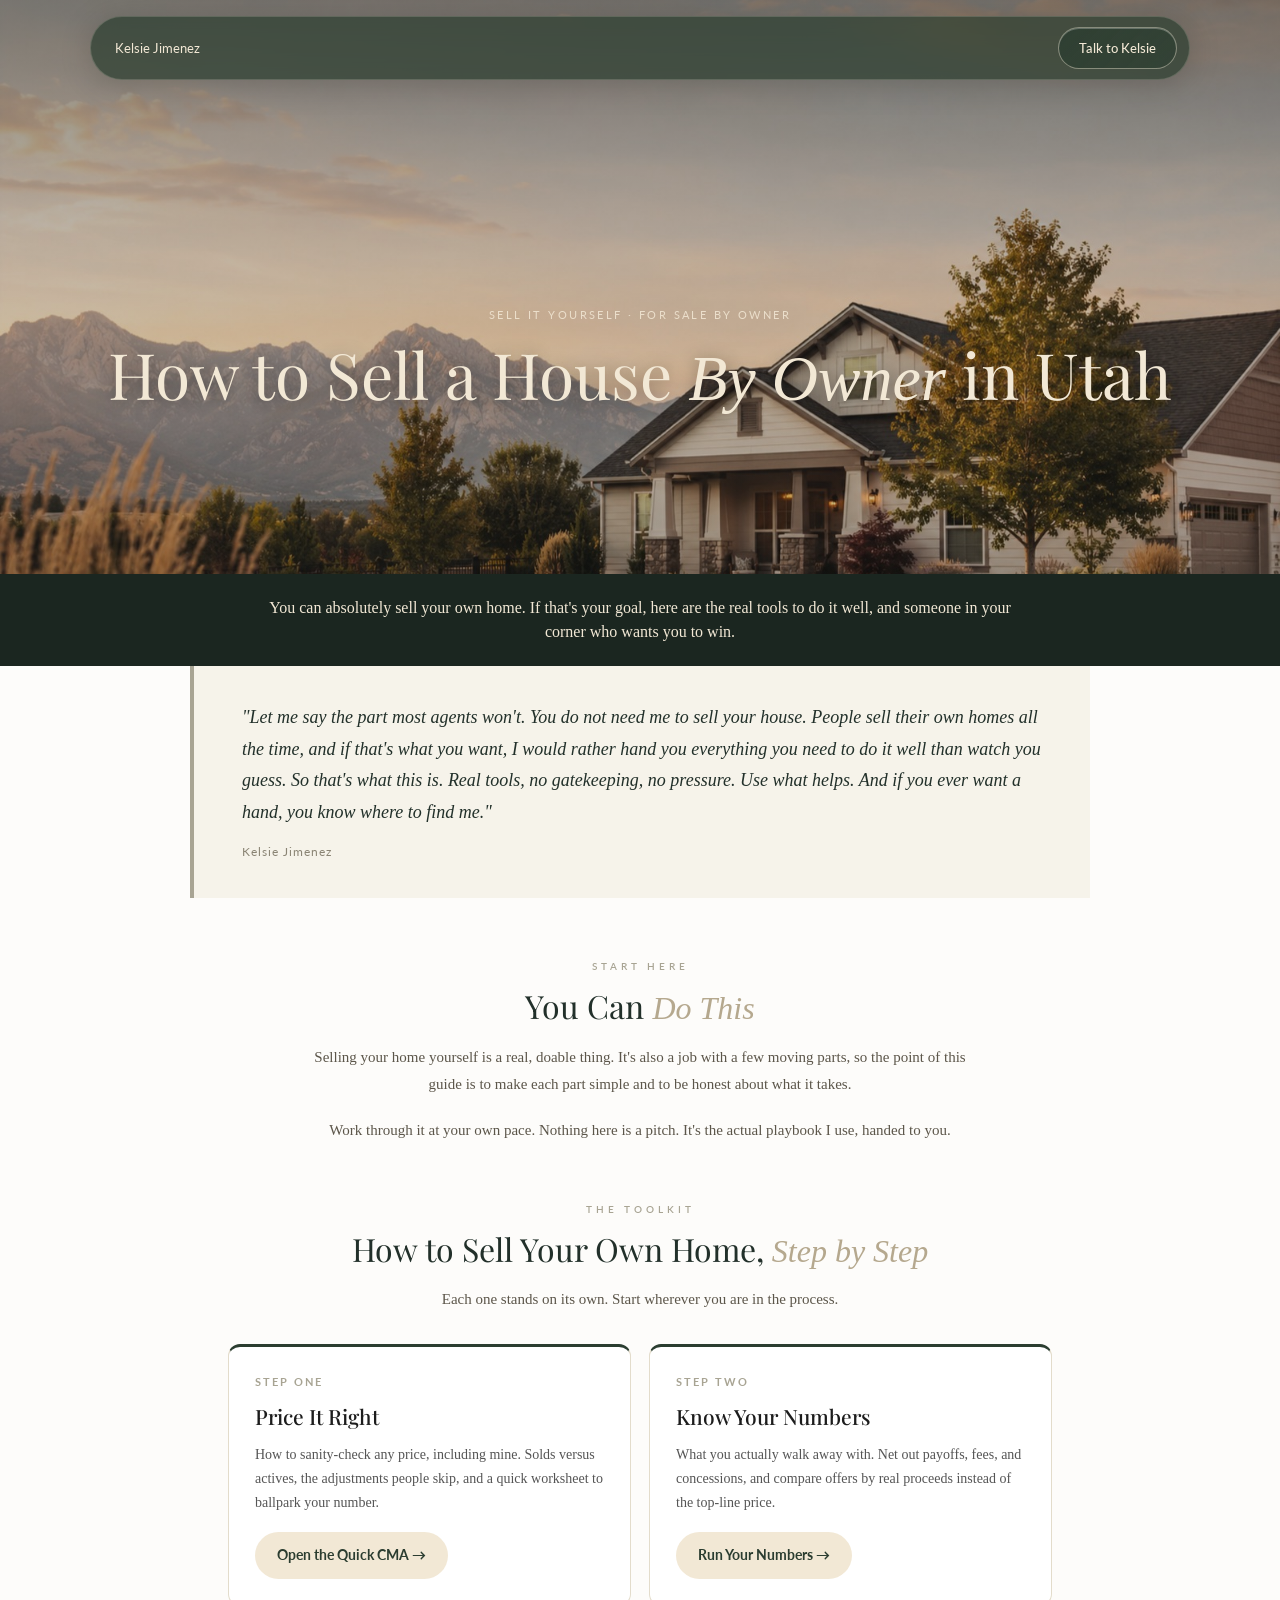
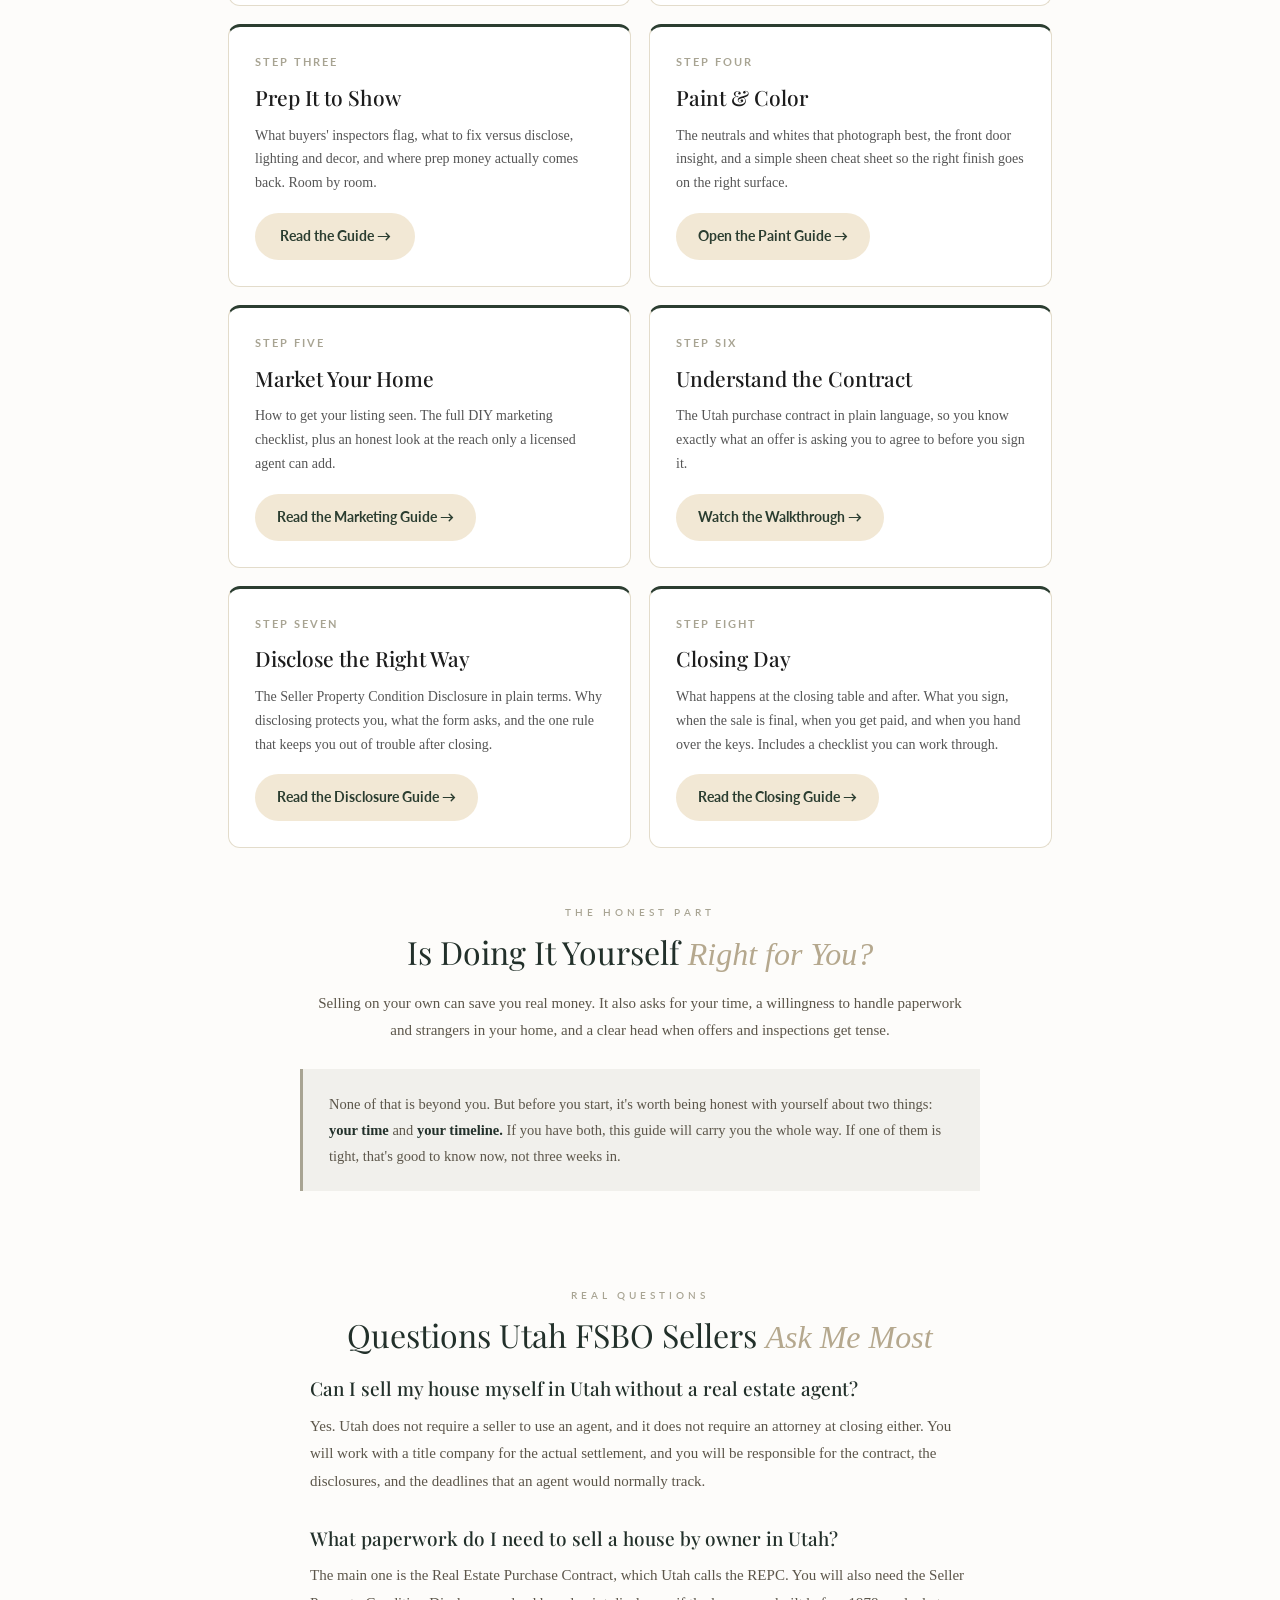
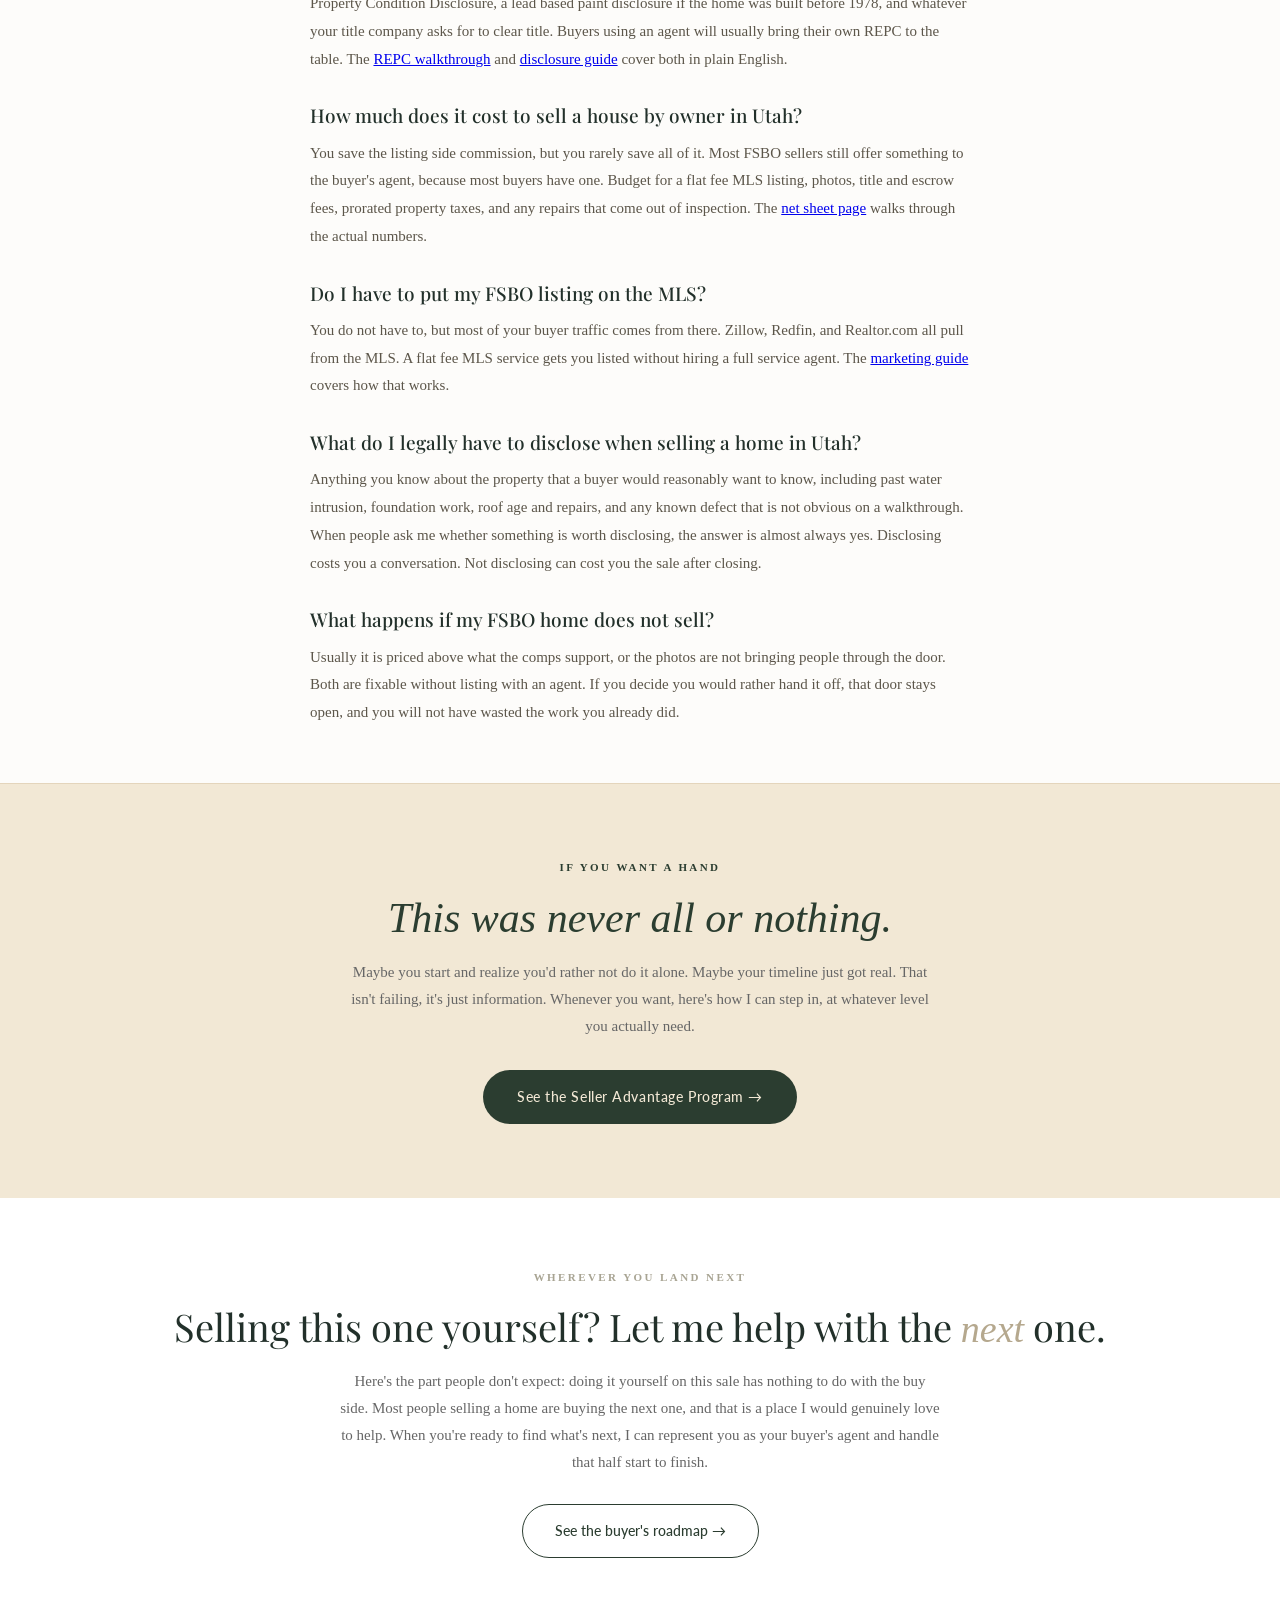
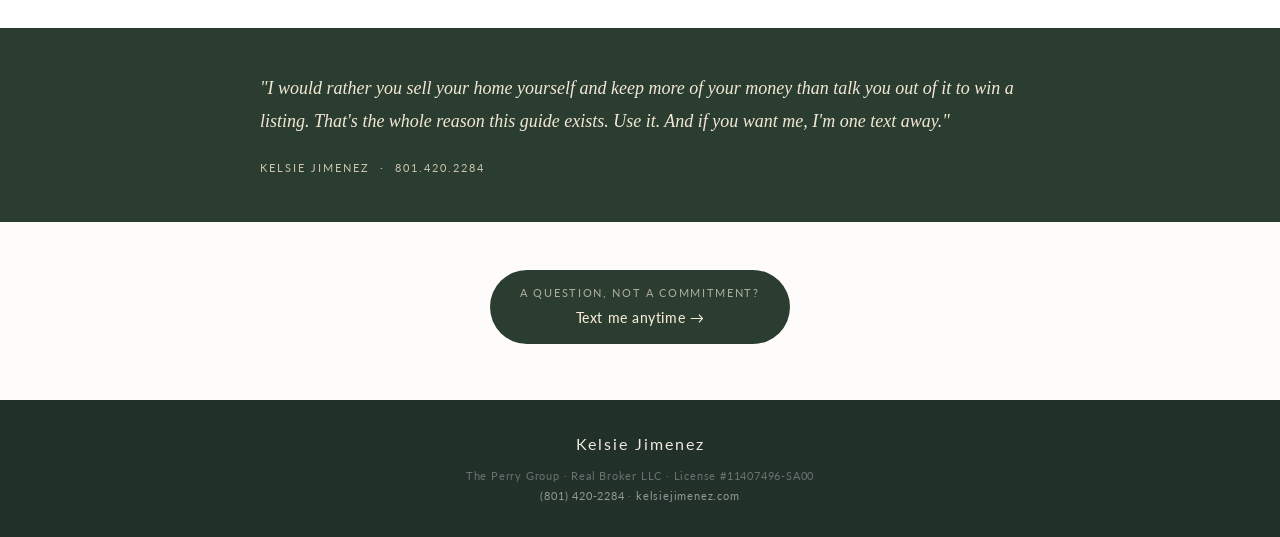
==== index.html @ e2c6359c "SEO pass: query-matched titles and meta, homepage H1 and FAQ, breadcrumb schema, cross-link nav on a" ====
<!DOCTYPE html>
<html lang="en">
<head>
<meta charset="UTF-8">
<meta name="viewport" content="width=device-width, initial-scale=1.0">
<title>How to Sell a House By Owner in Utah: Step by Step</title>
<meta name="description" content="A step by step FSBO guide for Utah homeowners. Price it, prep it, market it, handle the REPC and disclosures, and get to closing without an agent.">
<link rel="canonical" href="https://forsalebyowner.kelsiejimenez.com/">
<meta property="og:title" content="How to Sell a House By Owner in Utah: Step by Step">
<meta property="og:description" content="A step by step FSBO guide for Utah homeowners, from a listing agent who wants you to win. No gatekeeping, no pressure.">
<meta property="og:type" content="website">
<meta property="og:url" content="https://forsalebyowner.kelsiejimenez.com/">
<link href="https://fonts.googleapis.com/css2?family=Playfair+Display:ital,wght@0,400;0,500;1,400;1,500&family=Lato:wght@300;400;500;700&display=swap" rel="stylesheet">
<style>
  :root {
    --green:#2B3D30; --dark:#22302A; --green-mid:#3E5547; --bar:#1b2620;
    --sage:#A8A493; --mist:#C9C2AE; --taupe:#B5A88E; --moss:#B7BEA9;
    --cream:#F2E8D5; --warm:#F6F3EA; --linen:#EFEAE0;
    --mid:#5C564A; --light:#8A8474; --white:#ffffff; --charcoal:#1C1C1C; --bg:#FDFCFA;
  }
  * { margin:0; padding:0; box-sizing:border-box; }
  html { scroll-behavior:smooth; }
  body { font-family:'Lato',sans-serif; background:var(--bg); color:var(--charcoal); line-height:1.7; }
  h1,h2,h3 { font-family:'Playfair Display',serif; }

  .nav-wrap { position:fixed; top:16px; left:16px; right:16px; z-index:100; }
  .nav-pill { max-width:1100px; margin:0 auto; background:rgba(43,61,48,0.72); backdrop-filter:blur(12px);
    -webkit-backdrop-filter:blur(12px); border:1px solid rgba(242,232,213,0.18); box-shadow:0 4px 32px rgba(0,0,0,0.18);
    border-radius:100px; padding:10px 12px 10px 24px; display:flex; align-items:center; justify-content:space-between; }
  .nav-back { font-size:13px; color:var(--cream); text-decoration:none; }
  .nav-cta { background:linear-gradient(135deg, rgba(43,61,48,0.82), rgba(43,61,48,0.62)); border:1px solid rgba(242,232,213,0.45);
    box-shadow:inset 0 1px 0 rgba(255,255,255,0.25); color:var(--cream); padding:9px 20px; border-radius:100px;
    font-size:13px; font-weight:500; text-decoration:none; white-space:nowrap; }

  .hero { position:relative; min-height:74vh; display:flex; align-items:center; justify-content:center; text-align:center;
    padding:140px 24px 86px; background:url('hero.jpg') center 42%/cover no-repeat, var(--green); }
  .hero::before { content:''; position:absolute; inset:0;
    background:linear-gradient(180deg, rgba(18,22,18,.50) 0%, rgba(18,22,18,.26) 38%, rgba(18,22,18,.18) 62%, rgba(18,22,18,.30) 100%); }
  .hero > * { position:relative; z-index:1; }
  .hero .kicker { font-size:11px; letter-spacing:0.22em; text-transform:uppercase; color:rgba(242,232,213,0.85); margin-bottom:14px; }
  .hero h1 { font-weight:400; font-size:clamp(38px,6vw,64px); line-height:1.1; color:var(--cream); text-shadow:0 2px 18px rgba(0,0,0,0.45); }
  .hero-bar { position:absolute; left:0; right:0; bottom:0; z-index:2; background:var(--bar); padding:22px 24px; }
  .hero-bar p { max-width:760px; margin:0 auto; text-align:center; font-family:'Times New Roman',Times,serif; font-size:16px; color:var(--cream); line-height:1.5; }

  .intro-letter { background:var(--warm); border-left:4px solid var(--sage); padding:36px 48px; max-width:900px; margin:0 auto; }
  .letter-quote { font-family:'Playfair Display',serif; font-size:18px; font-style:italic; color:var(--dark); line-height:1.75; margin-bottom:14px; }
  .letter-sig { font-size:12px; color:var(--light); letter-spacing:1px; }

  .main { max-width:920px; margin:0 auto; padding:60px 48px 40px; }
  .section { margin-bottom:56px; }
  .section-eyebrow { font-size:10px; letter-spacing:4px; text-transform:uppercase; color:var(--sage); font-weight:600; margin-bottom:12px; text-align:center; }
  .section-title { font-size:32px; font-weight:400; color:var(--dark); line-height:1.16; margin-bottom:16px; text-align:center; }
  .section-title em { font-style:italic; color:var(--taupe); }
  .section-body { font-family:'Times New Roman',Times,serif; font-size:15px; color:var(--mid); font-weight:300; line-height:1.85; margin:0 auto 18px; max-width:660px; text-align:center; }
  .section-body strong { color:var(--dark); font-weight:500; }

  /* JOURNEY CARDS */
  .steps { display:grid; grid-template-columns:repeat(2,1fr); gap:18px; margin:30px 0 8px; }
  .step { background:#fff; border:1px solid #E3DCCB; border-top:3px solid var(--green); border-radius:12px; padding:26px; display:flex; flex-direction:column; }
  .step .num { font-size:11px; letter-spacing:0.18em; text-transform:uppercase; color:var(--sage); font-weight:700; margin-bottom:8px; }
  .step h3 { font-weight:500; font-size:21px; margin-bottom:8px; }
  .step p { font-family:'Times New Roman',Times,serif; font-size:14px; font-weight:300; color:#555; line-height:1.7; margin-bottom:18px; }
  .step a { margin-top:auto; align-self:flex-start; min-width:160px; text-align:center; background:var(--cream); color:var(--green);
    font-size:13.5px; font-weight:700; padding:12px 22px; border-radius:100px; text-decoration:none; }
  .step a:hover { background:#EBDFC4; }
  .step .soon { margin-top:auto; align-self:flex-start; background:#F4F1E8; color:#8A8474; font-size:11px; letter-spacing:0.14em;
    text-transform:uppercase; padding:8px 16px; border-radius:100px; }

  .alert { font-family:'Times New Roman',Times,serif; padding:22px 26px; margin:24px auto; max-width:680px; font-size:14.5px; line-height:1.8; font-weight:300; }
  .alert-sage { background:rgba(168,164,147,0.14); border-left:3px solid var(--sage); color:var(--mid); }
  .alert strong { color:var(--dark); font-weight:600; }

  /* OFF-RAMP BAND */
  .offramp { background:var(--cream); border-top:1px solid #E4D5BC; padding:74px 48px; text-align:center; }
  .offramp .eyebrow { font-size:11px; letter-spacing:0.22em; text-transform:uppercase; color:var(--green); font-weight:600; margin-bottom:16px; }
  .offramp h2 { font-size:clamp(28px,3.6vw,42px); font-weight:400; font-style:italic; color:var(--green); line-height:1.18; margin-bottom:16px; font-family:'Playfair Display', serif; }
  .offramp p { font-family:'Times New Roman',Times,serif; font-size:15px; color:#666; font-weight:300; line-height:1.8; max-width:600px; margin:0 auto 30px; }
  .btn-green { display:inline-block; background:var(--green); color:var(--cream); font-size:14px; font-weight:500; letter-spacing:0.04em;
    padding:15px 34px; border-radius:100px; text-decoration:none; }

  .kelsie-note { background:var(--green); padding:44px 48px; margin:0; position:relative; overflow:hidden; }
  .kelsie-note .inner { max-width:760px; margin:0 auto; }
  .kelsie-note-text { font-style:italic; font-size:18px; color:var(--cream); line-height:1.8; margin-bottom:22px; position:relative; font-family:'Playfair Display', serif; }
  .kelsie-note-sig { font-size:11px; color:var(--mist); letter-spacing:2px; text-transform:uppercase; }

  .cta-wrap { text-align:center; padding:48px 24px 56px; }
  .cta-btn { display:inline-block; background:var(--green); color:var(--cream); font-size:14px; font-weight:500; letter-spacing:0.04em;
    padding:15px 30px; border-radius:100px; text-decoration:none; }
  .cta-btn small { display:block; font-size:10.5px; letter-spacing:0.16em; text-transform:uppercase; color:rgba(242,232,213,0.65); margin-bottom:3px; font-weight:400; }
  footer { background:var(--dark); padding:30px 48px; text-align:center; }
  .footer-brand { font-size:16px; color:var(--linen); font-weight:400; letter-spacing:2px; }
  .footer-meta { font-size:11px; color:rgba(255,255,255,.32); letter-spacing:0.8px; line-height:1.9; margin-top:8px; }
  .footer-meta a { color:rgba(255,255,255,.5); text-decoration:none; }

  .nextband { background:#fff; padding:70px 48px; text-align:center; }
  .nextband .eyebrow { font-size:11px; letter-spacing:0.22em; text-transform:uppercase; color:var(--sage); font-weight:600; margin-bottom:16px; }
  .nextband h2 { font-size:clamp(26px,3.4vw,38px); font-weight:400; color:var(--dark); line-height:1.2; margin-bottom:16px; font-family:'Playfair Display',serif; }
  .nextband h2 em { font-style:italic; color:var(--taupe); }
  .nextband p { font-family:'Times New Roman',Times,serif; font-size:15px; color:#666; font-weight:300; line-height:1.8; max-width:600px; margin:0 auto 28px; }
  .btn-outline { display:inline-block; border:1px solid var(--green); color:var(--green); font-size:14px; font-weight:500; padding:14px 32px; border-radius:100px; text-decoration:none; }
  .btn-outline:hover { background:var(--green); color:var(--cream); }

  @media (max-width:760px) {
    .main, .intro-letter, .offramp, .nextband, footer { padding-left:24px; padding-right:24px; }
    .steps { grid-template-columns:1fr; }
    .hero { min-height:60vh; }
  }

  /* italic-accent-fix: 2026-07-03 */
  /* Italic display accents use Times New Roman. Playfair Display italic capitals (Q, J, Z) render poorly. */
  h1 em, h2 em, h3 em, h4 em, h5 em, h6 em,
  .section-title em, .nextband h2 em, .w-hero h2 em, .offramp h2,
  .pull, .letter-quote, .kelsie-note-text, .opt__no {
    font-family: 'Times New Roman', Georgia, serif;
    font-style: italic;
  }
  .faq-item { max-width:660px; margin:0 auto 26px; text-align:left; }
  .faq-item h3 { font-family:'Playfair Display',serif; font-weight:500; font-size:19px; color:var(--dark); margin-bottom:8px; }
  .faq-item p { font-family:'Times New Roman',Times,serif; font-size:15px; color:var(--mid); font-weight:300; line-height:1.85; }
  </style>
<script type="application/ld+json">
{
  "@context": "https://schema.org",
  "@type": "RealEstateAgent",
  "name": "Kelsie Jimenez",
  "image": "https://kelsiejimenez.com/wp-content/uploads/2026/06/headshot.jpg",
  "url": "https://forsalebyowner.kelsiejimenez.com/",
  "telephone": "+1-801-420-2284",
  "email": "kelsie.jimenez@theperry.group",
  "priceRange": "$$",
  "areaServed": {
    "@type": "AdministrativeArea",
    "name": "Utah County, Utah"
  },
  "worksFor": {
    "@type": "Organization",
    "name": "The Perry Group | Real Broker LLC"
  },
  "address": {
    "@type": "PostalAddress",
    "streetAddress": "2168 W Grove Pkwy, Suite 225",
    "addressLocality": "Pleasant Grove",
    "addressRegion": "UT",
    "postalCode": "84062",
    "addressCountry": "US"
  },
  "knowsAbout": [
    "For sale by owner",
    "DIY home selling",
    "Utah County real estate",
    "Home pricing strategy",
    "Utah Real Estate Purchase Contract"
  ],
  "description": "Kelsie Jimenez is a Utah County listing specialist with The Perry Group | Real Broker LLC who helps FSBO sellers with pricing, prep, and paperwork, with a construction background that lets her walk the house before the buyer's inspector does."
}
</script>
</head>
<body>

  <div class="nav-wrap">
    <nav class="nav-pill">
      <span class="nav-back">Kelsie Jimenez</span>
      <a class="nav-cta" href="sms:8014202284">Talk to Kelsie</a>
    </nav>
  </div>

  <section class="hero">
    <div>
      <p class="kicker">Sell It Yourself &middot; For Sale By Owner</p>
      <h1>How to Sell a House <em style="font-style:italic;">By Owner</em> in Utah</h1>
    </div>
    <div class="hero-bar"><p>You can absolutely sell your own home. If that's your goal, here are the real tools to do it well, and someone in your corner who wants you to win.</p></div>
  </section>

  <div class="intro-letter">
    <div class="letter-quote">"Let me say the part most agents won't. You do not need me to sell your house. People sell their own homes all the time, and if that's what you want, I would rather hand you everything you need to do it well than watch you guess. So that's what this is. Real tools, no gatekeeping, no pressure. Use what helps. And if you ever want a hand, you know where to find me."</div>
    <div class="letter-sig">Kelsie Jimenez</div>
  </div>

  <div class="main">

    <!-- YOU'VE GOT THIS -->
    <div class="section">
      <div class="section-eyebrow">Start Here</div>
      <h2 class="section-title">You Can <em>Do This</em></h2>
      <p class="section-body">Selling your home yourself is a real, doable thing. It's also a job with a few moving parts, so the point of this guide is to make each part simple and to be honest about what it takes.</p>
      <p class="section-body">Work through it at your own pace. Nothing here is a pitch. It's the actual playbook I use, handed to you.</p>
    </div>

    <!-- THE TOOLS -->
    <div class="section">
      <div class="section-eyebrow">The Toolkit</div>
      <h2 class="section-title">How to Sell Your Own Home, <em>Step by Step</em></h2>
      <p class="section-body">Each one stands on its own. Start wherever you are in the process.</p>

      <div class="steps">
        <div class="step">
          <div class="num">Step One</div>
          <h3>Price It Right</h3>
          <p>How to sanity-check any price, including mine. Solds versus actives, the adjustments people skip, and a quick worksheet to ballpark your number.</p>
          <a href="diy-cma.html">Open the Quick CMA &rarr;</a>
        </div>
        <div class="step">
          <div class="num">Step Two</div>
          <h3>Know Your Numbers</h3>
          <p>What you actually walk away with. Net out payoffs, fees, and concessions, and compare offers by real proceeds instead of the top-line price.</p>
          <a href="seller-net-sheet.html">Run Your Numbers &rarr;</a>
        </div>
        <div class="step">
          <div class="num">Step Three</div>
          <h3>Prep It to Show</h3>
          <p>What buyers' inspectors flag, what to fix versus disclose, lighting and decor, and where prep money actually comes back. Room by room.</p>
          <a href="listing-prep.html">Read the Guide &rarr;</a>
        </div>
        <div class="step">
          <div class="num">Step Four</div>
          <h3>Paint &amp; Color</h3>
          <p>The neutrals and whites that photograph best, the front door insight, and a simple sheen cheat sheet so the right finish goes on the right surface.</p>
          <a href="paint-guide.html">Open the Paint Guide &rarr;</a>
        </div>
        <div class="step">
          <div class="num">Step Five</div>
          <h3>Market Your Home</h3>
          <p>How to get your listing seen. The full DIY marketing checklist, plus an honest look at the reach only a licensed agent can add.</p>
          <a href="market-your-home.html">Read the Marketing Guide &rarr;</a>
        </div>
        <div class="step">
          <div class="num">Step Six</div>
          <h3>Understand the Contract</h3>
          <p>The Utah purchase contract in plain language, so you know exactly what an offer is asking you to agree to before you sign it.</p>
          <a href="repc-walkthrough.html">Watch the Walkthrough &rarr;</a>
        </div>
        <div class="step">
          <div class="num">Step Seven</div>
          <h3>Disclose the Right Way</h3>
          <p>The Seller Property Condition Disclosure in plain terms. Why disclosing protects you, what the form asks, and the one rule that keeps you out of trouble after closing.</p>
          <a href="disclosures.html">Read the Disclosure Guide &rarr;</a>
        </div>
        <div class="step">
          <div class="num">Step Eight</div>
          <h3>Closing Day</h3>
          <p>What happens at the closing table and after. What you sign, when the sale is final, when you get paid, and when you hand over the keys. Includes a checklist you can work through.</p>
          <a href="settlement-day.html">Read the Closing Guide &rarr;</a>
        </div>
      </div>
    </div>

    <!-- HONEST -->
    <div class="section">
      <div class="section-eyebrow">The Honest Part</div>
      <h2 class="section-title">Is Doing It Yourself <em>Right for You?</em></h2>
      <p class="section-body">Selling on your own can save you real money. It also asks for your time, a willingness to handle paperwork and strangers in your home, and a clear head when offers and inspections get tense.</p>
      <div class="alert alert-sage">
        None of that is beyond you. But before you start, it's worth being honest with yourself about two things: <strong>your time</strong> and <strong>your timeline.</strong> If you have both, this guide will carry you the whole way. If one of them is tight, that's good to know now, not three weeks in.
      </div>
    </div>

  </div>


    <!-- FAQ -->
    <div class="section">
      <div class="section-eyebrow">Real Questions</div>
      <h2 class="section-title">Questions Utah FSBO Sellers <em>Ask Me Most</em></h2>

      <div class="faq-item">
        <h3>Can I sell my house myself in Utah without a real estate agent?</h3>
        <p>Yes. Utah does not require a seller to use an agent, and it does not require an attorney at closing either. You will work with a title company for the actual settlement, and you will be responsible for the contract, the disclosures, and the deadlines that an agent would normally track.</p>
      </div>

      <div class="faq-item">
        <h3>What paperwork do I need to sell a house by owner in Utah?</h3>
        <p>The main one is the Real Estate Purchase Contract, which Utah calls the REPC. You will also need the Seller Property Condition Disclosure, a lead based paint disclosure if the home was built before 1978, and whatever your title company asks for to clear title. Buyers using an agent will usually bring their own REPC to the table. The <a href="repc-walkthrough.html">REPC walkthrough</a> and <a href="disclosures.html">disclosure guide</a> cover both in plain English.</p>
      </div>

      <div class="faq-item">
        <h3>How much does it cost to sell a house by owner in Utah?</h3>
        <p>You save the listing side commission, but you rarely save all of it. Most FSBO sellers still offer something to the buyer's agent, because most buyers have one. Budget for a flat fee MLS listing, photos, title and escrow fees, prorated property taxes, and any repairs that come out of inspection. The <a href="seller-net-sheet.html">net sheet page</a> walks through the actual numbers.</p>
      </div>

      <div class="faq-item">
        <h3>Do I have to put my FSBO listing on the MLS?</h3>
        <p>You do not have to, but most of your buyer traffic comes from there. Zillow, Redfin, and Realtor.com all pull from the MLS. A flat fee MLS service gets you listed without hiring a full service agent. The <a href="market-your-home.html">marketing guide</a> covers how that works.</p>
      </div>

      <div class="faq-item">
        <h3>What do I legally have to disclose when selling a home in Utah?</h3>
        <p>Anything you know about the property that a buyer would reasonably want to know, including past water intrusion, foundation work, roof age and repairs, and any known defect that is not obvious on a walkthrough. When people ask me whether something is worth disclosing, the answer is almost always yes. Disclosing costs you a conversation. Not disclosing can cost you the sale after closing.</p>
      </div>

      <div class="faq-item">
        <h3>What happens if my FSBO home does not sell?</h3>
        <p>Usually it is priced above what the comps support, or the photos are not bringing people through the door. Both are fixable without listing with an agent. If you decide you would rather hand it off, that door stays open, and you will not have wasted the work you already did.</p>
      </div>
    </div>

  <!-- OFF-RAMP -->
  <div class="offramp">
    <p class="eyebrow">If You Want a Hand</p>
    <h2>This was never all or nothing.</h2>
    <p>Maybe you start and realize you'd rather not do it alone. Maybe your timeline just got real. That isn't failing, it's just information. Whenever you want, here's how I can step in, at whatever level you actually need.</p>
    <a class="btn-green" href="seller-advantage.html">See the Seller Advantage Program &rarr;</a>
  </div>

  <!-- BUY NEXT -->
  <div class="nextband">
    <p class="eyebrow">Wherever You Land Next</p>
    <h2>Selling this one yourself? Let me help with the <em>next</em> one.</h2>
    <p>Here's the part people don't expect: doing it yourself on this sale has nothing to do with the buy side. Most people selling a home are buying the next one, and that is a place I would genuinely love to help. When you're ready to find what's next, I can represent you as your buyer's agent and handle that half start to finish.</p>
    <a class="btn-outline" href="https://guide.kelsiejimenez.com/before-you-offer.html">See the buyer's roadmap &rarr;</a>
  </div>

  <!-- KELSIE NOTE -->
  <div class="kelsie-note">
    <div class="inner">
      <div class="kelsie-note-text">"I would rather you sell your home yourself and keep more of your money than talk you out of it to win a listing. That's the whole reason this guide exists. Use it. And if you want me, I'm one text away."</div>
      <div class="kelsie-note-sig">Kelsie Jimenez &nbsp;&middot;&nbsp; 801.420.2284</div>
    </div>
  </div>

  <div class="cta-wrap">
    <a class="cta-btn" href="sms:8014202284"><small>A question, not a commitment?</small>Text me anytime &rarr;</a>
  </div>

  <footer>
    <div class="footer-brand">Kelsie Jimenez</div>
    <div class="footer-meta">The Perry Group &middot; Real Broker LLC &middot; License #11407496-SA00<br><a href="tel:8014202284">(801) 420-2284</a> &middot; <a href="https://kelsiejimenez.com">kelsiejimenez.com</a></div>
  </footer>

</body>
</html>
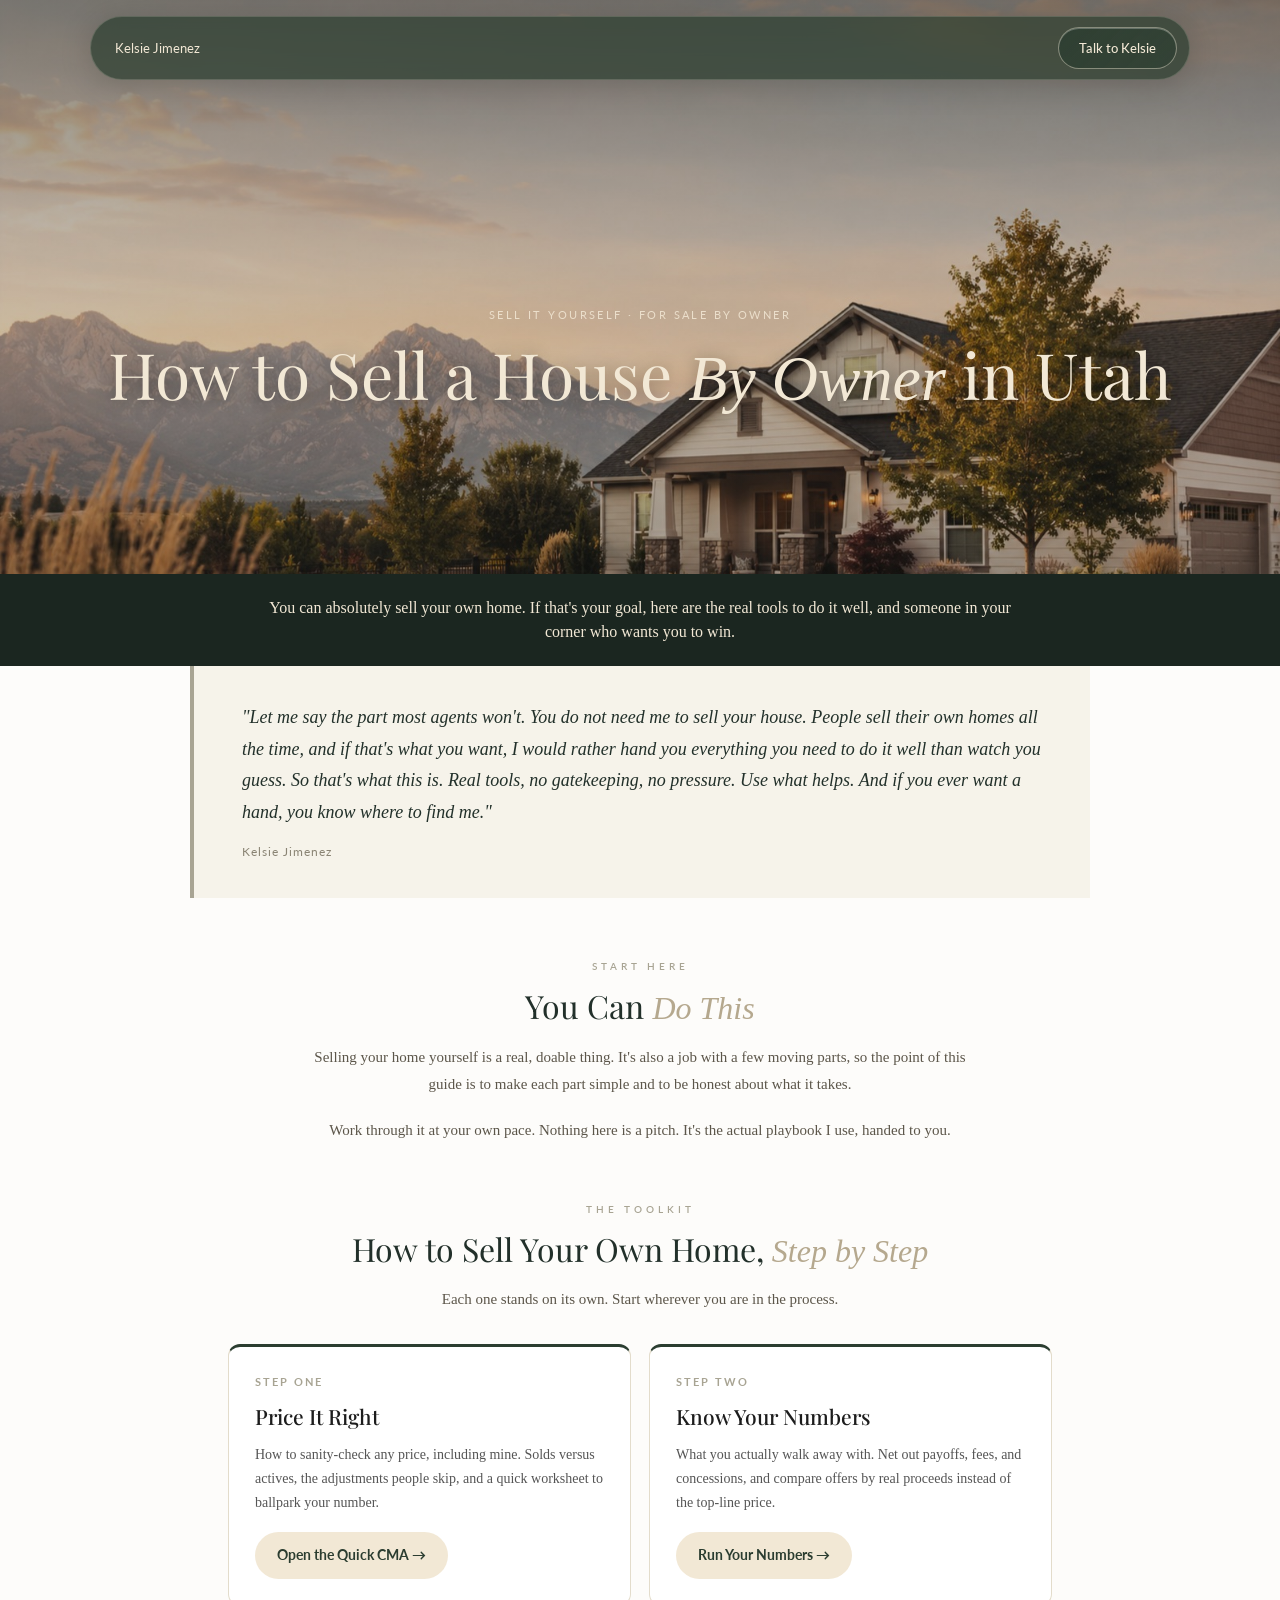
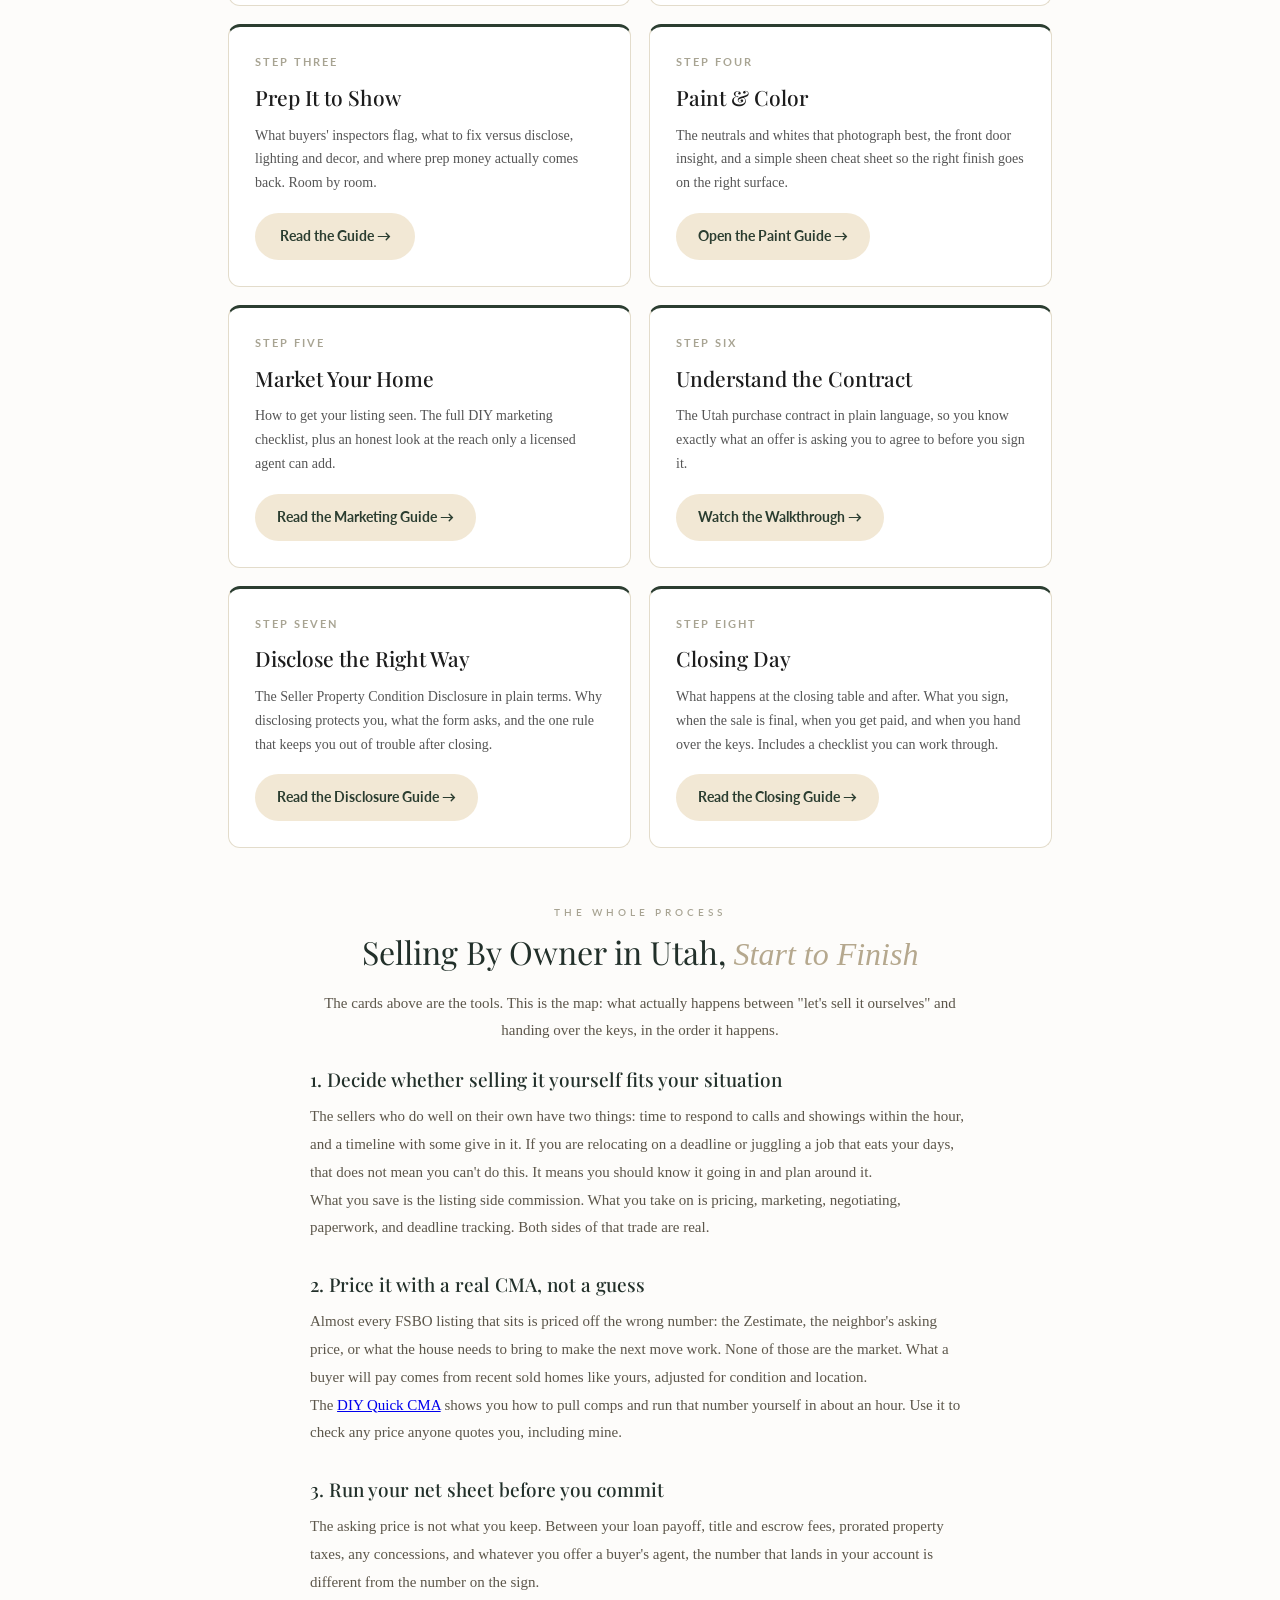
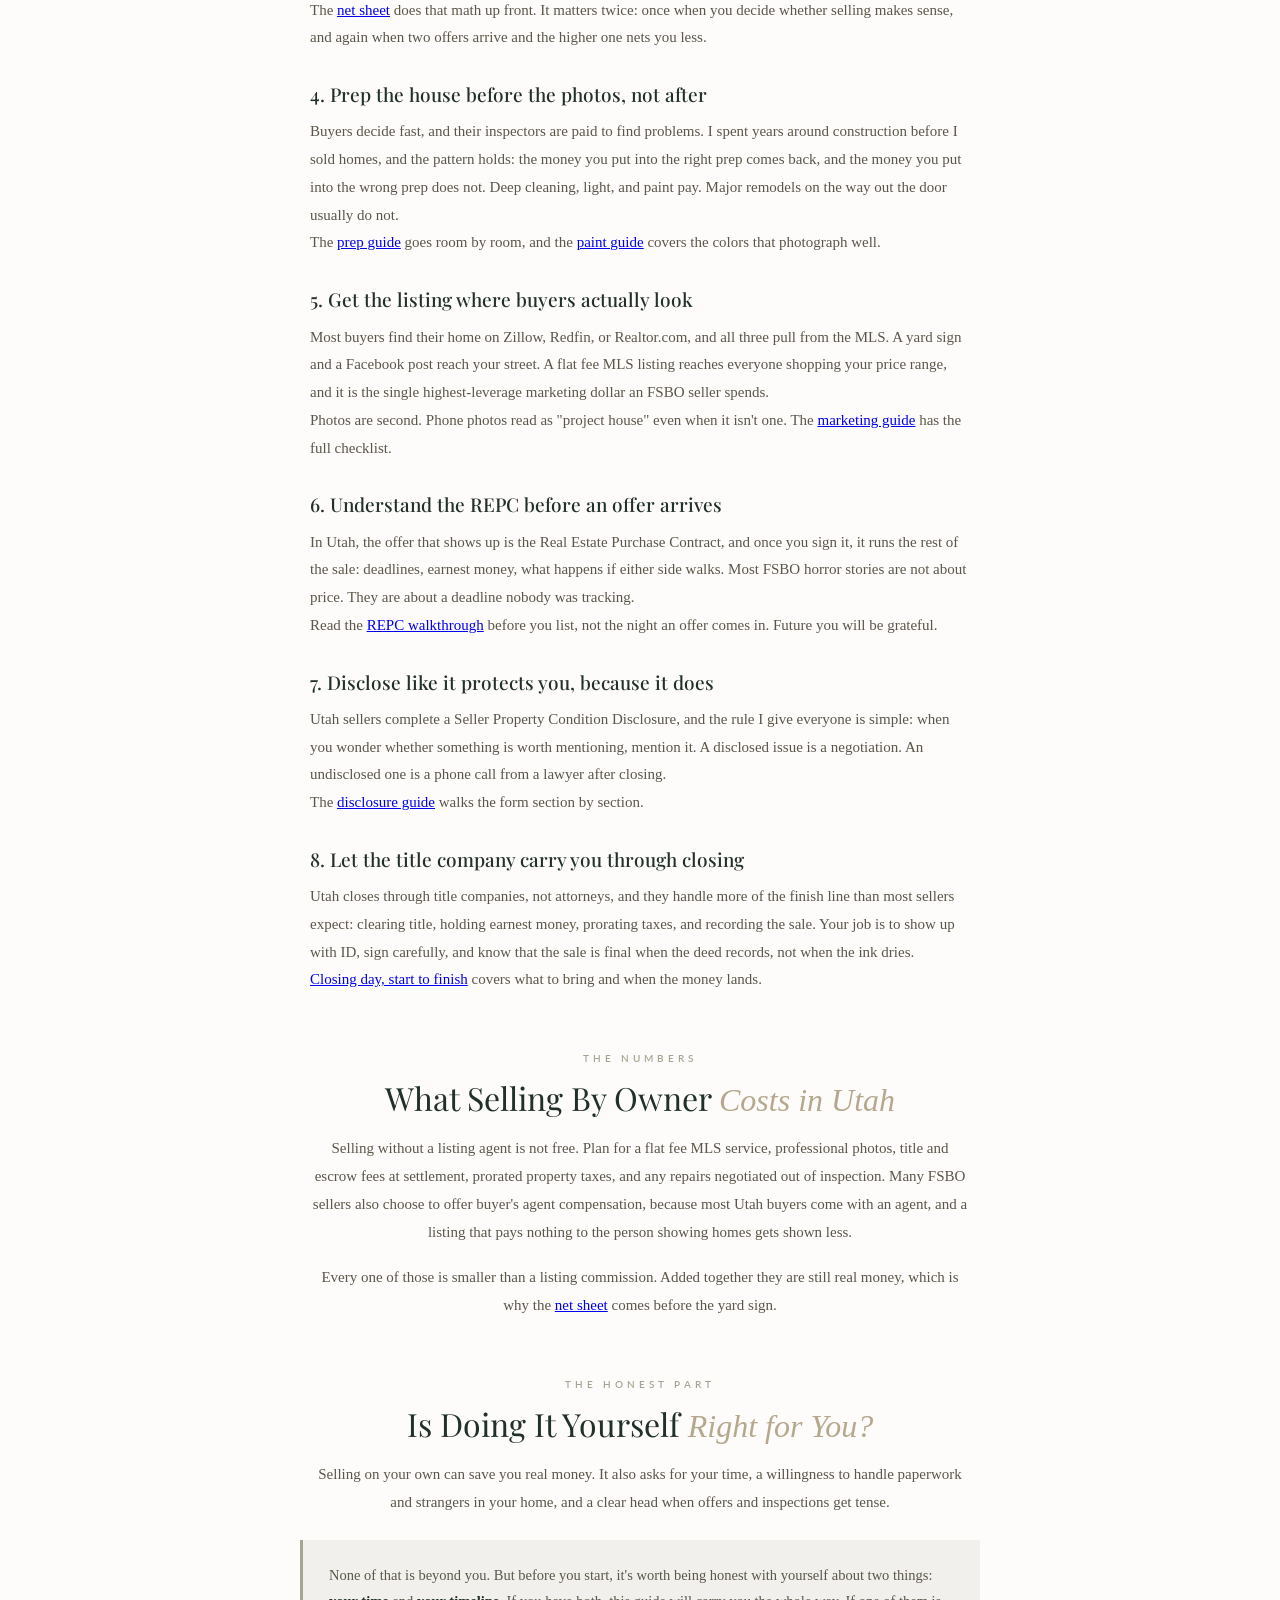
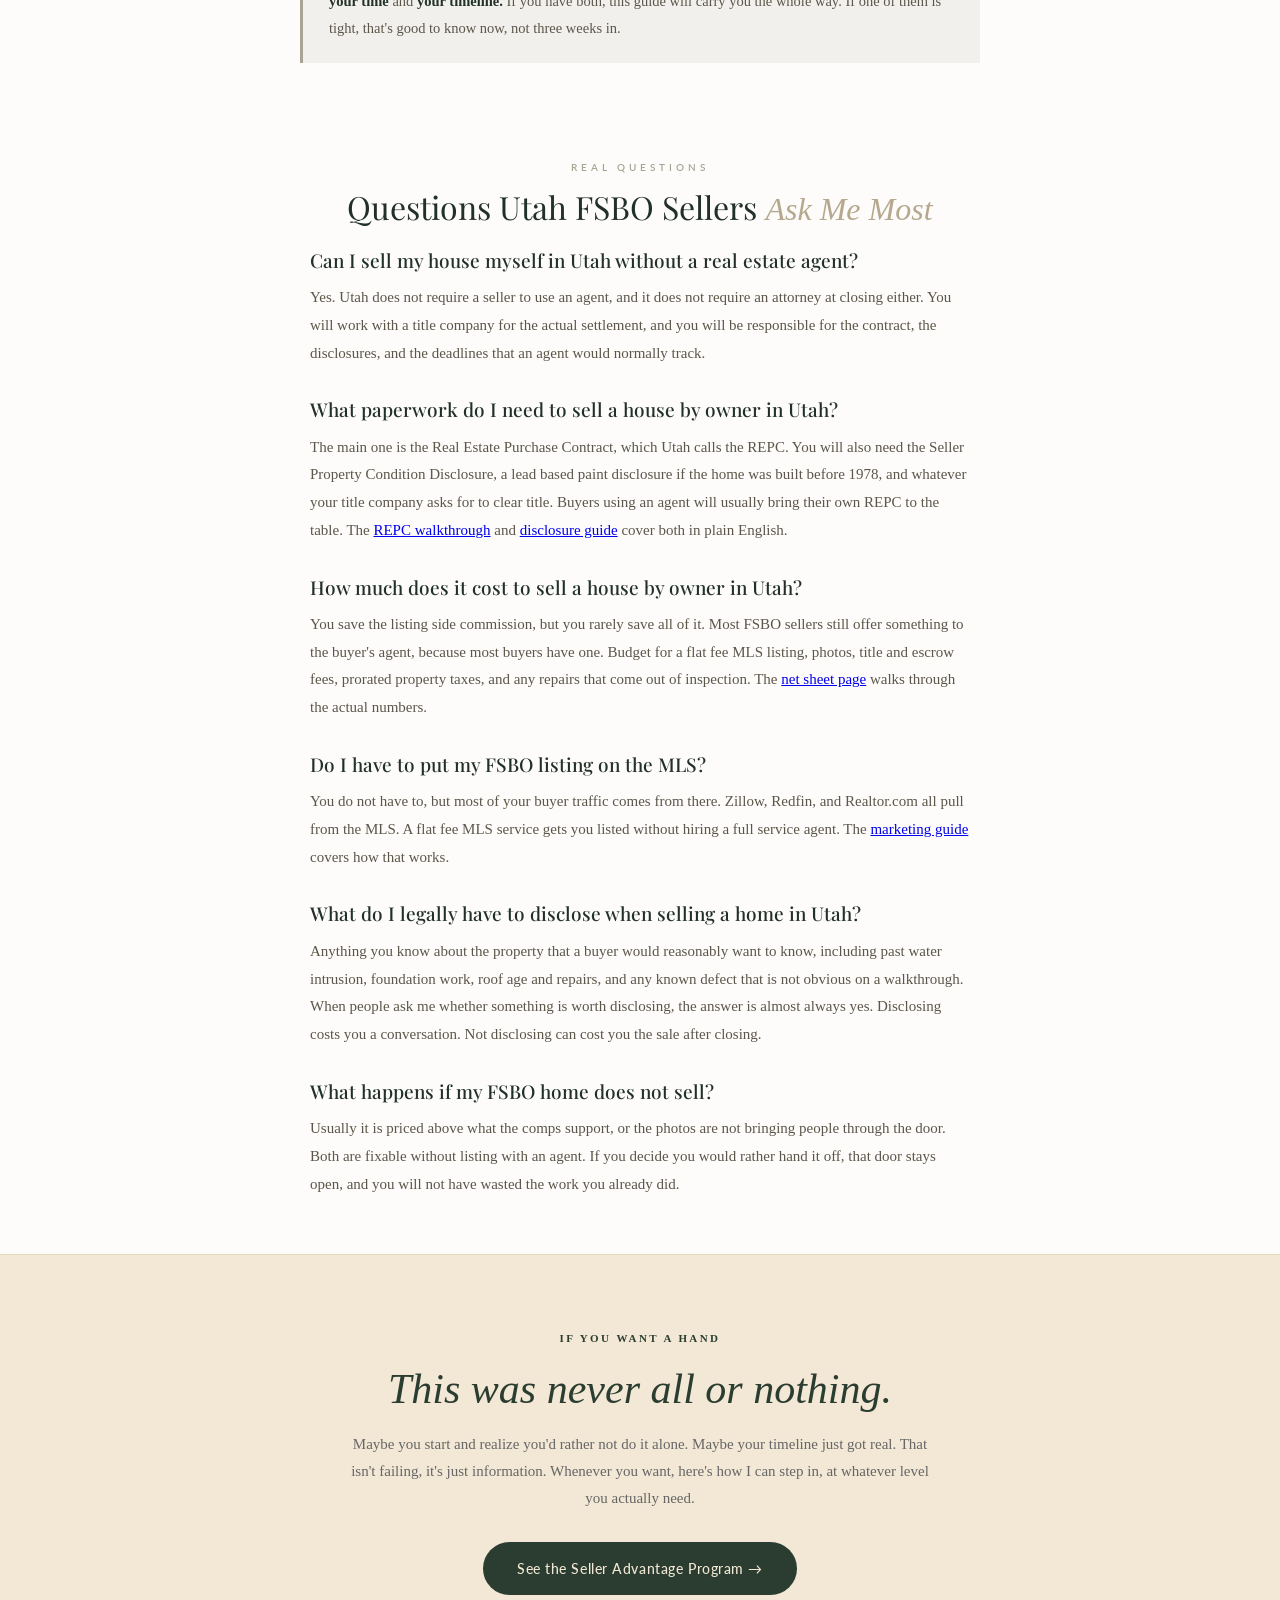
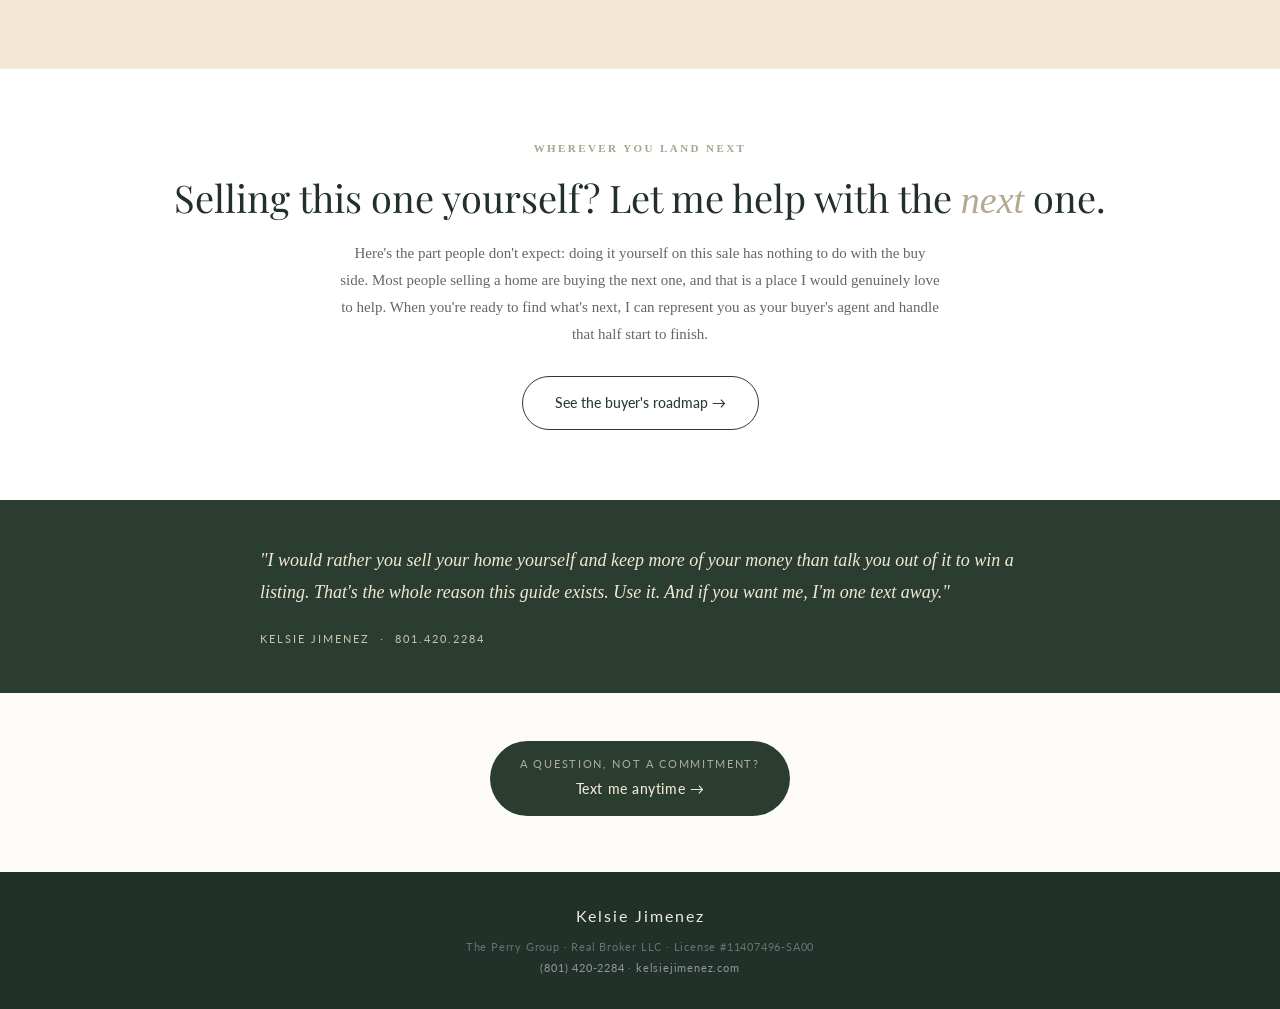
==== commit 1fd145c0: "Expand homepage: plain-English 8-step walkthrough and Utah costs section (1235 to 2038 words) Co-Aut" ====
--- a/index.html
+++ b/index.html
@@ -245,6 +245,70 @@
       </div>
     </div>
 
+
+    <!-- PLAIN ENGLISH WALKTHROUGH -->
+    <div class="section">
+      <div class="section-eyebrow">The Whole Process</div>
+      <h2 class="section-title">Selling By Owner in Utah, <em>Start to Finish</em></h2>
+      <p class="section-body">The cards above are the tools. This is the map: what actually happens between "let's sell it ourselves" and handing over the keys, in the order it happens.</p>
+
+      <div class="faq-item">
+        <h3>1. Decide whether selling it yourself fits your situation</h3>
+        <p>The sellers who do well on their own have two things: time to respond to calls and showings within the hour, and a timeline with some give in it. If you are relocating on a deadline or juggling a job that eats your days, that does not mean you can't do this. It means you should know it going in and plan around it.</p>
+        <p>What you save is the listing side commission. What you take on is pricing, marketing, negotiating, paperwork, and deadline tracking. Both sides of that trade are real.</p>
+      </div>
+
+      <div class="faq-item">
+        <h3>2. Price it with a real CMA, not a guess</h3>
+        <p>Almost every FSBO listing that sits is priced off the wrong number: the Zestimate, the neighbor's asking price, or what the house needs to bring to make the next move work. None of those are the market. What a buyer will pay comes from recent sold homes like yours, adjusted for condition and location.</p>
+        <p>The <a href="diy-cma.html">DIY Quick CMA</a> shows you how to pull comps and run that number yourself in about an hour. Use it to check any price anyone quotes you, including mine.</p>
+      </div>
+
+      <div class="faq-item">
+        <h3>3. Run your net sheet before you commit</h3>
+        <p>The asking price is not what you keep. Between your loan payoff, title and escrow fees, prorated property taxes, any concessions, and whatever you offer a buyer's agent, the number that lands in your account is different from the number on the sign.</p>
+        <p>The <a href="seller-net-sheet.html">net sheet</a> does that math up front. It matters twice: once when you decide whether selling makes sense, and again when two offers arrive and the higher one nets you less.</p>
+      </div>
+
+      <div class="faq-item">
+        <h3>4. Prep the house before the photos, not after</h3>
+        <p>Buyers decide fast, and their inspectors are paid to find problems. I spent years around construction before I sold homes, and the pattern holds: the money you put into the right prep comes back, and the money you put into the wrong prep does not. Deep cleaning, light, and paint pay. Major remodels on the way out the door usually do not.</p>
+        <p>The <a href="listing-prep.html">prep guide</a> goes room by room, and the <a href="paint-guide.html">paint guide</a> covers the colors that photograph well.</p>
+      </div>
+
+      <div class="faq-item">
+        <h3>5. Get the listing where buyers actually look</h3>
+        <p>Most buyers find their home on Zillow, Redfin, or Realtor.com, and all three pull from the MLS. A yard sign and a Facebook post reach your street. A flat fee MLS listing reaches everyone shopping your price range, and it is the single highest-leverage marketing dollar an FSBO seller spends.</p>
+        <p>Photos are second. Phone photos read as "project house" even when it isn't one. The <a href="market-your-home.html">marketing guide</a> has the full checklist.</p>
+      </div>
+
+      <div class="faq-item">
+        <h3>6. Understand the REPC before an offer arrives</h3>
+        <p>In Utah, the offer that shows up is the Real Estate Purchase Contract, and once you sign it, it runs the rest of the sale: deadlines, earnest money, what happens if either side walks. Most FSBO horror stories are not about price. They are about a deadline nobody was tracking.</p>
+        <p>Read the <a href="repc-walkthrough.html">REPC walkthrough</a> before you list, not the night an offer comes in. Future you will be grateful.</p>
+      </div>
+
+      <div class="faq-item">
+        <h3>7. Disclose like it protects you, because it does</h3>
+        <p>Utah sellers complete a Seller Property Condition Disclosure, and the rule I give everyone is simple: when you wonder whether something is worth mentioning, mention it. A disclosed issue is a negotiation. An undisclosed one is a phone call from a lawyer after closing.</p>
+        <p>The <a href="disclosures.html">disclosure guide</a> walks the form section by section.</p>
+      </div>
+
+      <div class="faq-item">
+        <h3>8. Let the title company carry you through closing</h3>
+        <p>Utah closes through title companies, not attorneys, and they handle more of the finish line than most sellers expect: clearing title, holding earnest money, prorating taxes, and recording the sale. Your job is to show up with ID, sign carefully, and know that the sale is final when the deed records, not when the ink dries.</p>
+        <p><a href="settlement-day.html">Closing day, start to finish</a> covers what to bring and when the money lands.</p>
+      </div>
+    </div>
+
+    <!-- COSTS -->
+    <div class="section">
+      <div class="section-eyebrow">The Numbers</div>
+      <h2 class="section-title">What Selling By Owner <em>Costs in Utah</em></h2>
+      <p class="section-body">Selling without a listing agent is not free. Plan for a flat fee MLS service, professional photos, title and escrow fees at settlement, prorated property taxes, and any repairs negotiated out of inspection. Many FSBO sellers also choose to offer buyer's agent compensation, because most Utah buyers come with an agent, and a listing that pays nothing to the person showing homes gets shown less.</p>
+      <p class="section-body">Every one of those is smaller than a listing commission. Added together they are still real money, which is why the <a href="seller-net-sheet.html">net sheet</a> comes before the yard sign.</p>
+    </div>
+
     <!-- HONEST -->
     <div class="section">
       <div class="section-eyebrow">The Honest Part</div>
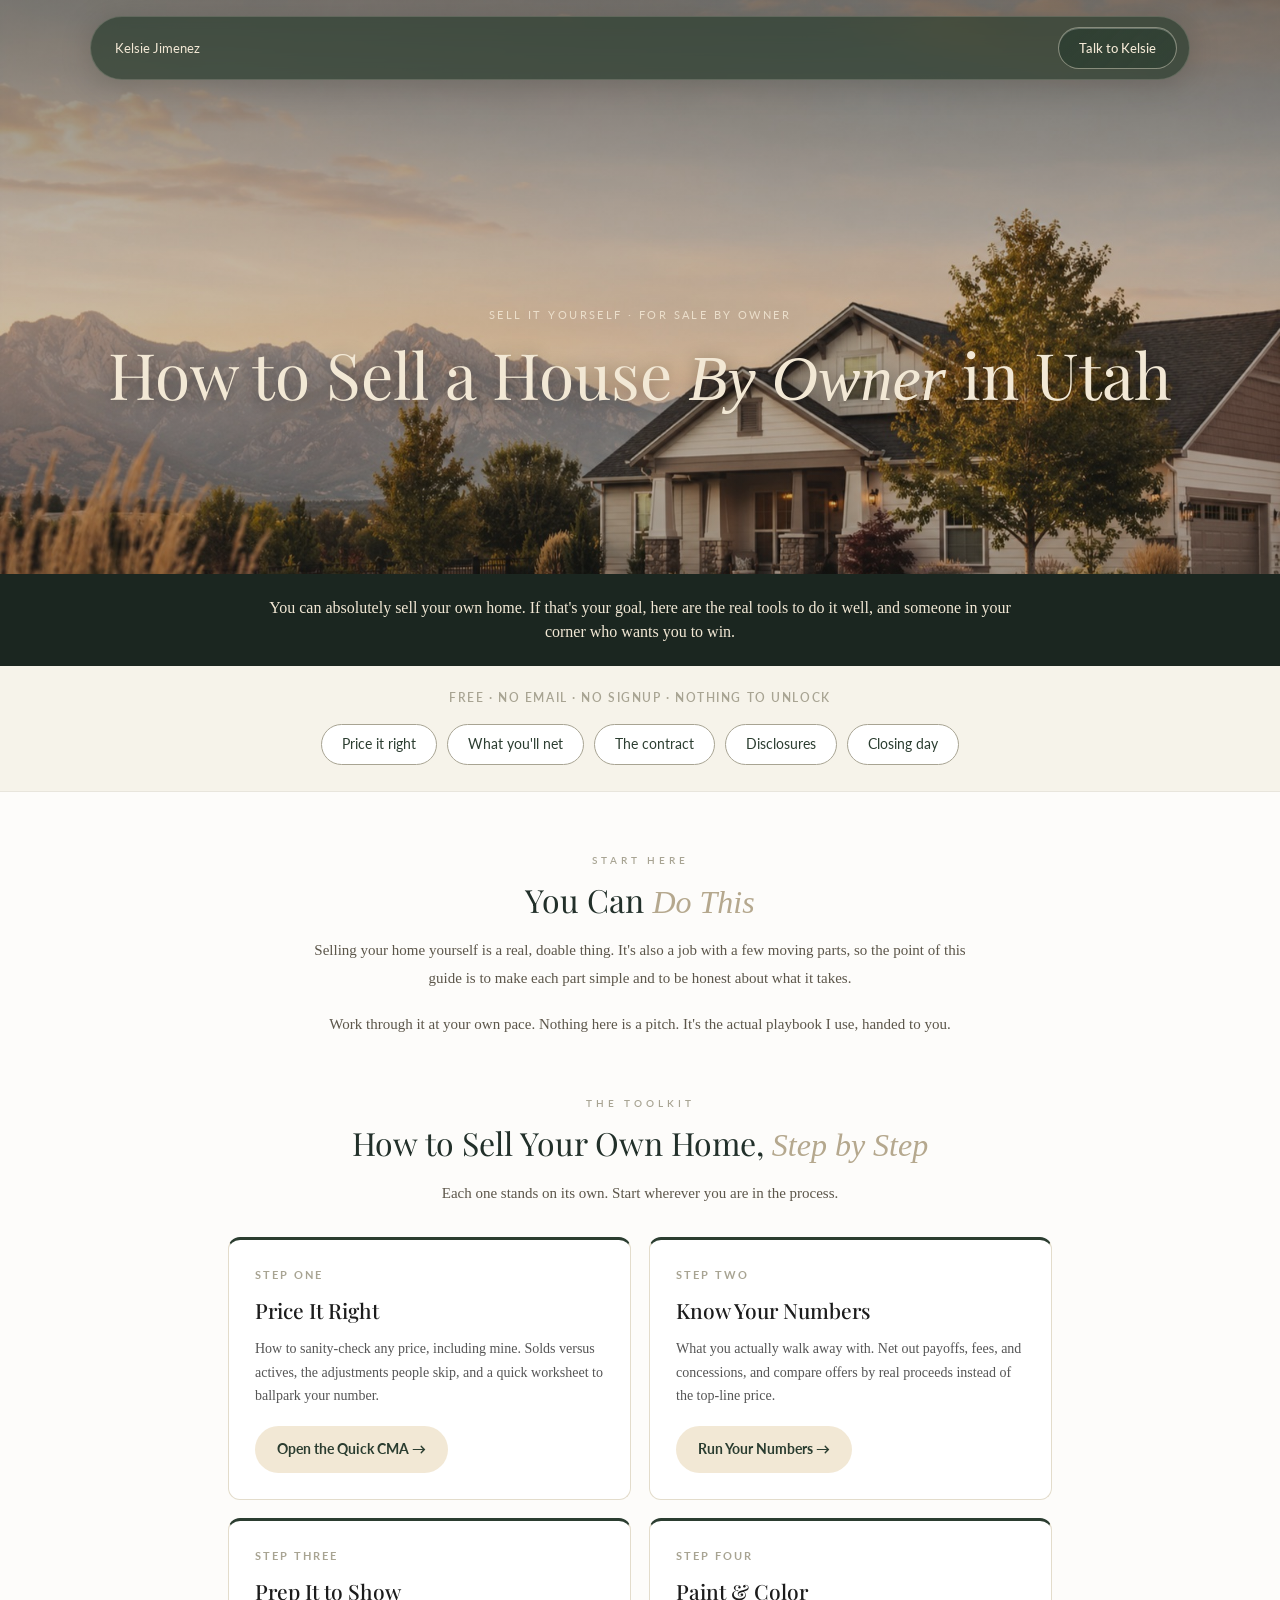
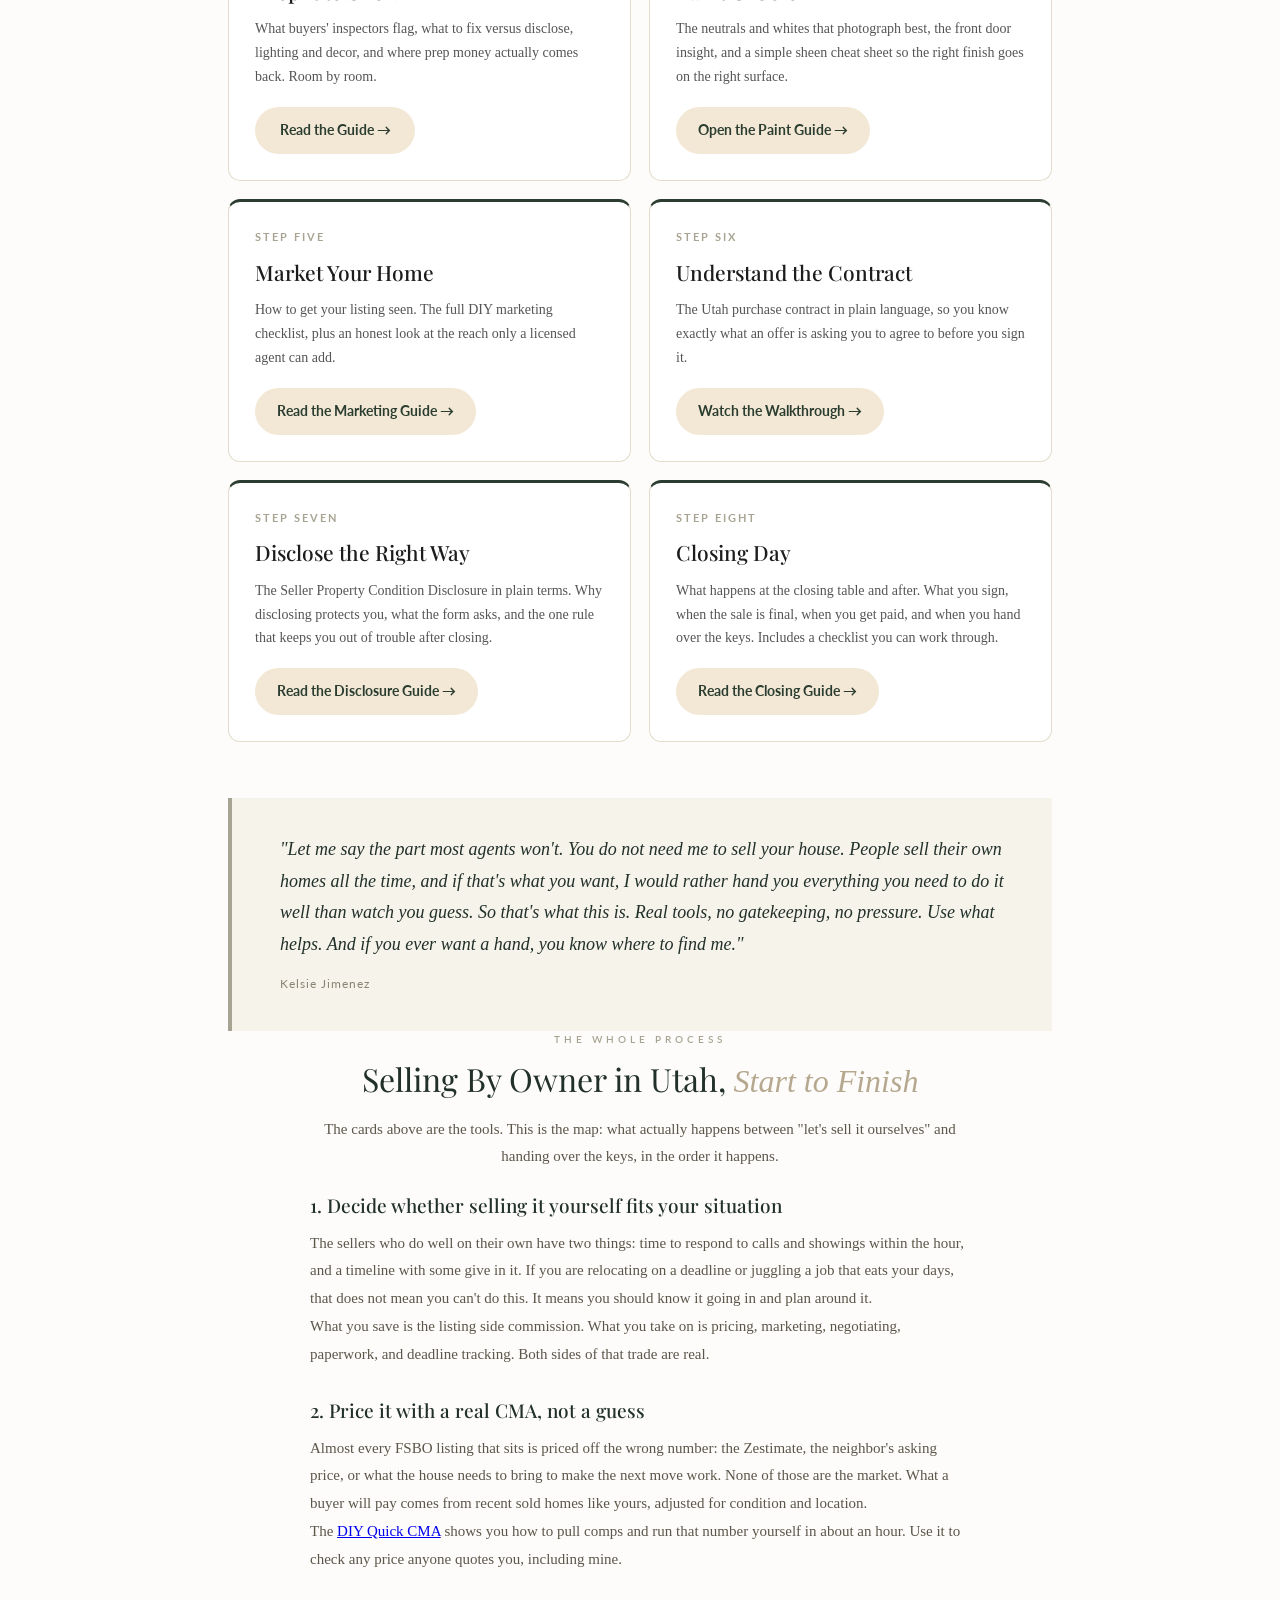
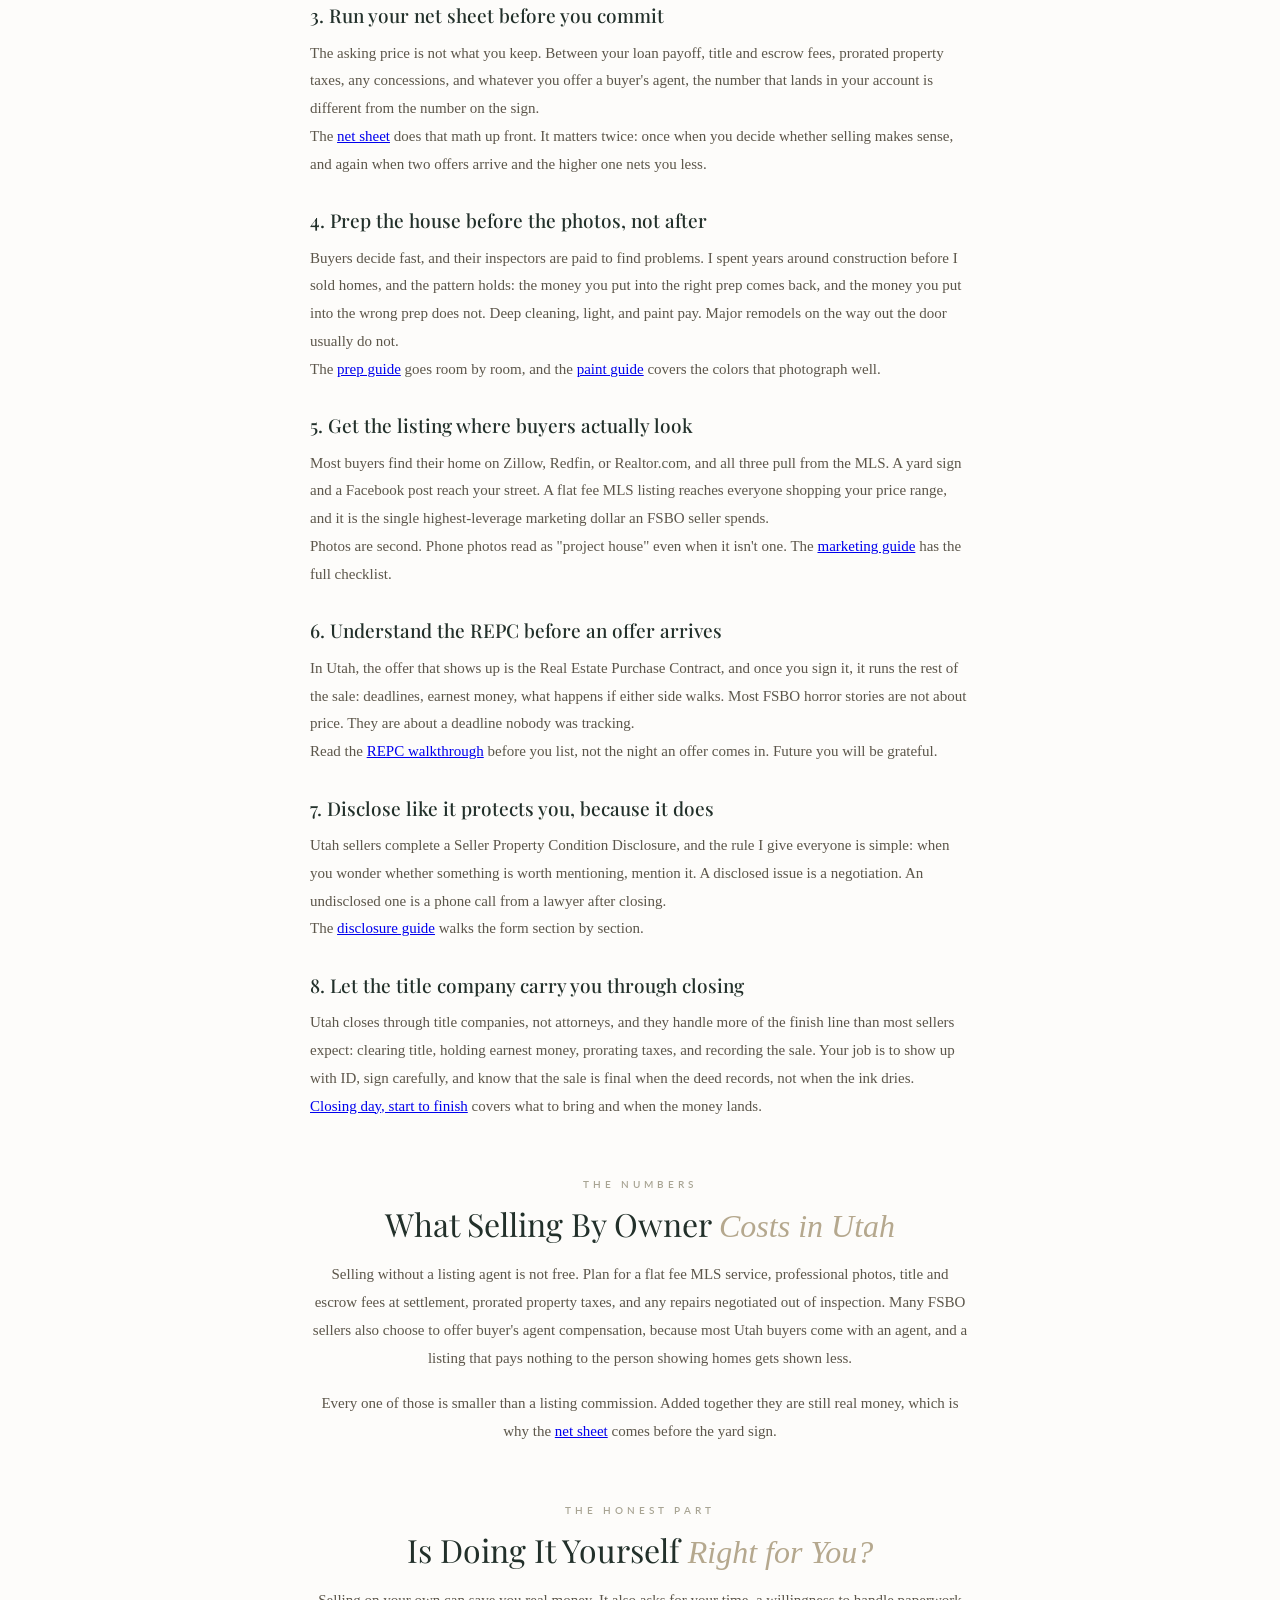
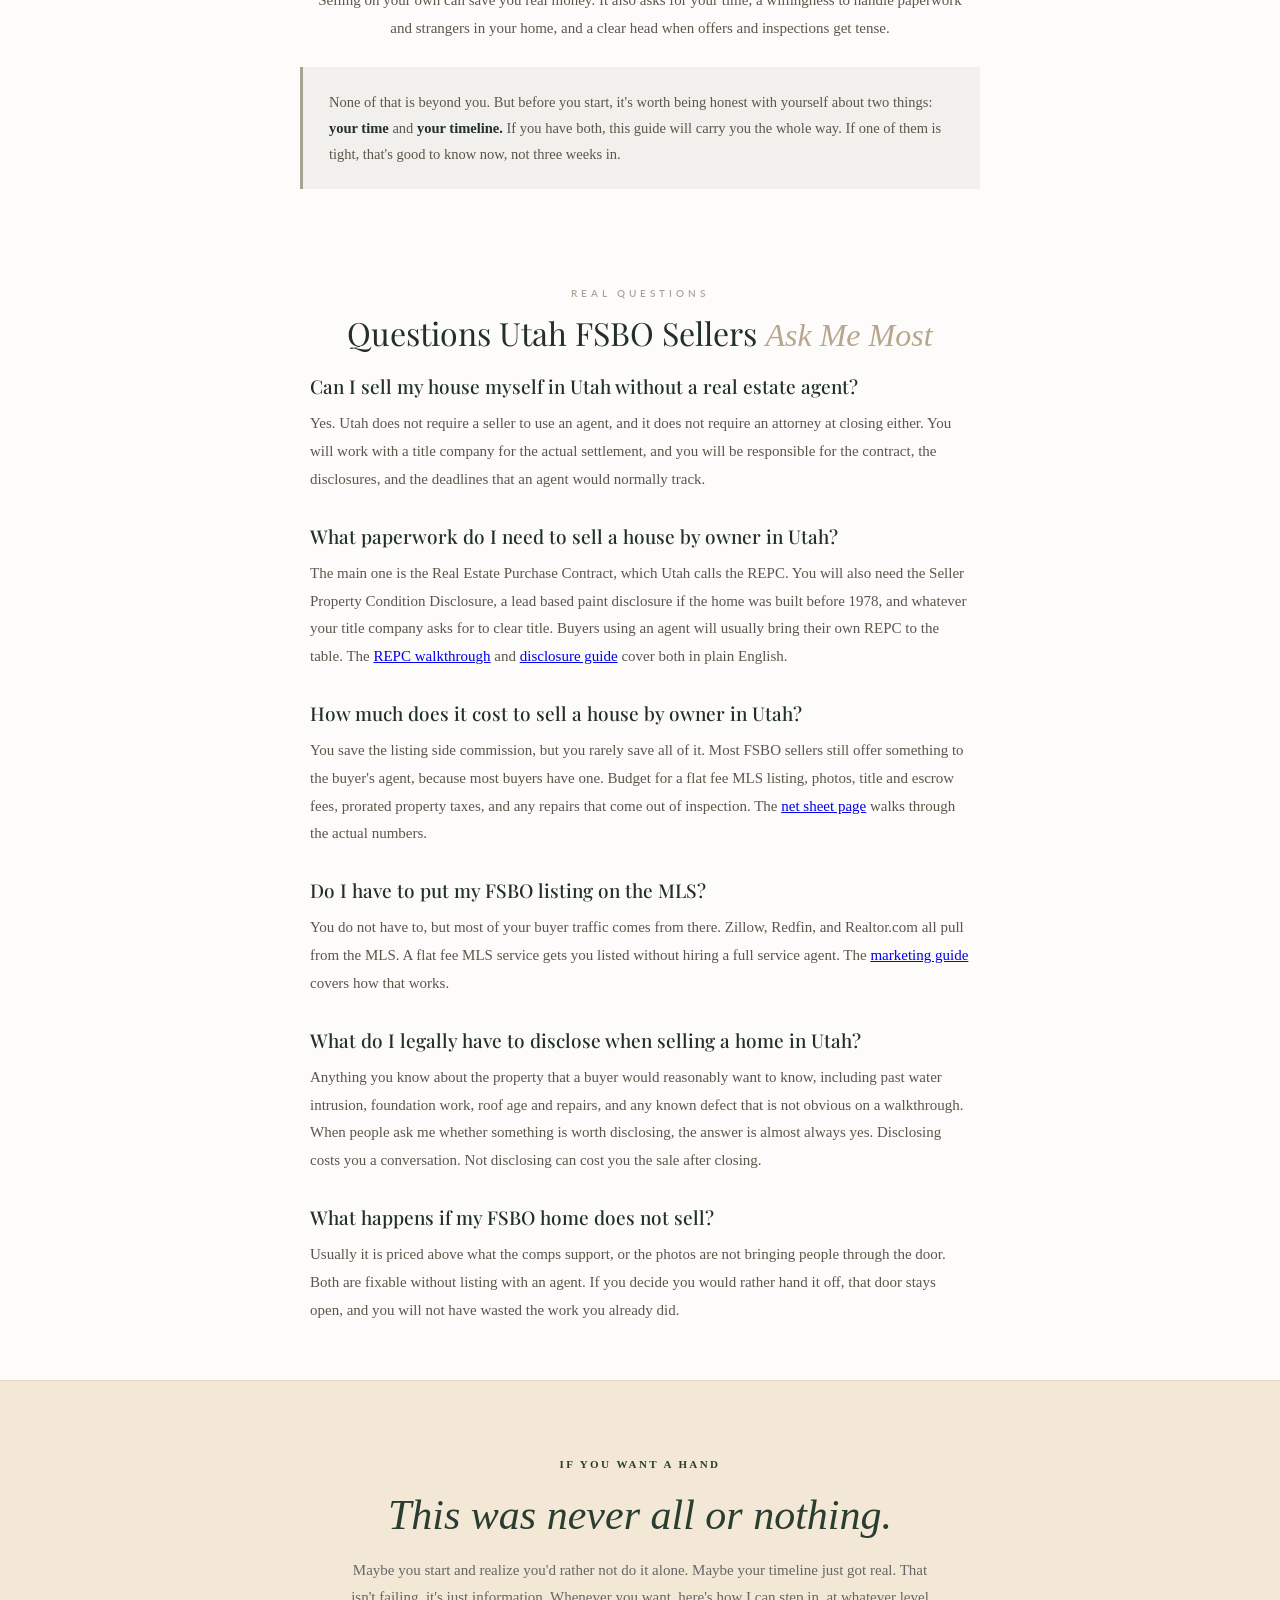
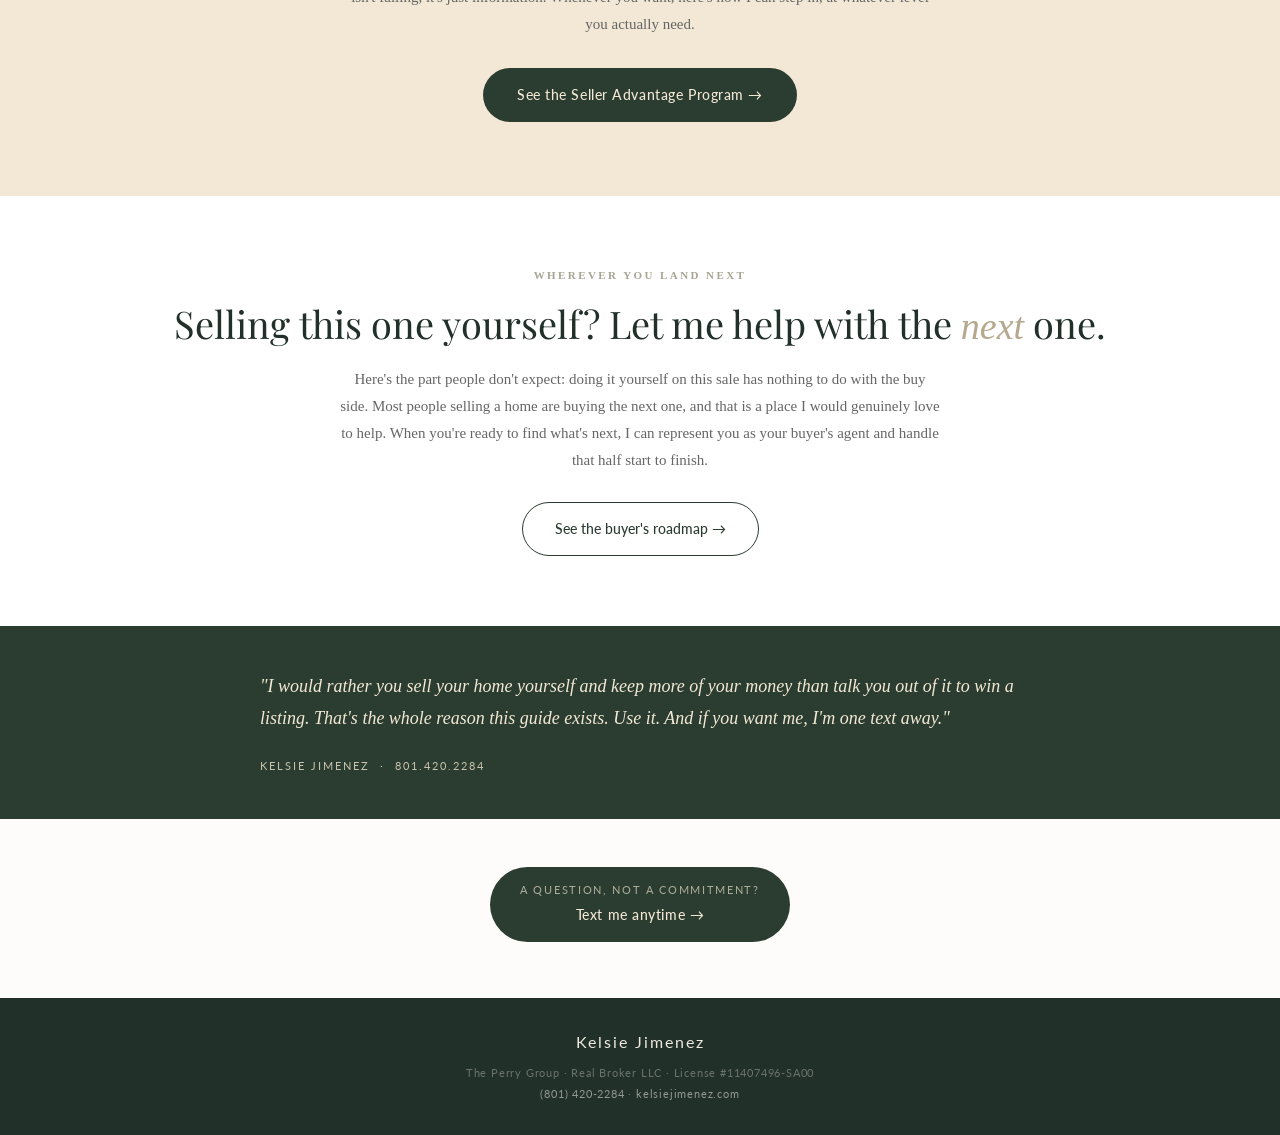
==== commit 69abb59e: "Homepage: quick-nav chips + no-signup promise above fold, letter moved below toolkit" ====
--- a/index.html
+++ b/index.html
@@ -1,6 +1,15 @@
 <!DOCTYPE html>
 <html lang="en">
 <head>
+<!-- Google tag (gtag.js) -->
+<script async src="https://www.googletagmanager.com/gtag/js?id=G-YQR8LKWMLH"></script>
+<script>
+  window.dataLayer = window.dataLayer || [];
+  function gtag(){dataLayer.push(arguments);}
+  gtag('js', new Date());
+  gtag('config', 'G-YQR8LKWMLH');
+</script>
+
 <meta charset="UTF-8">
 <meta name="viewport" content="width=device-width, initial-scale=1.0">
 <title>How to Sell a House By Owner in Utah: Step by Step</title>
@@ -41,6 +50,18 @@
   .hero h1 { font-weight:400; font-size:clamp(38px,6vw,64px); line-height:1.1; color:var(--cream); text-shadow:0 2px 18px rgba(0,0,0,0.45); }
   .hero-bar { position:absolute; left:0; right:0; bottom:0; z-index:2; background:var(--bar); padding:22px 24px; }
   .hero-bar p { max-width:760px; margin:0 auto; text-align:center; font-family:'Times New Roman',Times,serif; font-size:16px; color:var(--cream); line-height:1.5; }
+
+  /* QUICK NAV */
+  .quicknav { background:var(--warm); border-bottom:1px solid rgba(0,0,0,0.06); padding:22px 24px 26px; text-align:center; }
+  .quicknav .promise { font-size:12px; letter-spacing:0.13em; text-transform:uppercase; color:var(--sage); font-weight:600; margin:0 0 16px; }
+  .quicknav .qlinks { display:flex; flex-wrap:wrap; justify-content:center; gap:10px; max-width:820px; margin:0 auto; }
+  .quicknav .qlinks a { display:block; background:#fff; border:1px solid var(--sage); border-radius:999px;
+    padding:11px 20px; font-size:14px; color:var(--green); text-decoration:none; line-height:1.2; }
+  .quicknav .qlinks a:hover { background:var(--green); color:var(--cream); border-color:var(--green); }
+  @media (max-width:600px) {
+    .quicknav .qlinks { gap:8px; }
+    .quicknav .qlinks a { flex:1 1 46%; padding:12px 10px; font-size:13.5px; }
+  }
 
   .intro-letter { background:var(--warm); border-left:4px solid var(--sage); padding:36px 48px; max-width:900px; margin:0 auto; }
   .letter-quote { font-family:'Playfair Display',serif; font-size:18px; font-style:italic; color:var(--dark); line-height:1.75; margin-bottom:14px; }
@@ -172,9 +193,16 @@
     <div class="hero-bar"><p>You can absolutely sell your own home. If that's your goal, here are the real tools to do it well, and someone in your corner who wants you to win.</p></div>
   </section>
 
-  <div class="intro-letter">
-    <div class="letter-quote">"Let me say the part most agents won't. You do not need me to sell your house. People sell their own homes all the time, and if that's what you want, I would rather hand you everything you need to do it well than watch you guess. So that's what this is. Real tools, no gatekeeping, no pressure. Use what helps. And if you ever want a hand, you know where to find me."</div>
-    <div class="letter-sig">Kelsie Jimenez</div>
+  <!-- QUICK NAV -->
+  <div class="quicknav">
+    <p class="promise">Free &middot; No email &middot; No signup &middot; Nothing to unlock</p>
+    <div class="qlinks">
+      <a href="diy-cma.html">Price it right</a>
+      <a href="seller-net-sheet.html">What you'll net</a>
+      <a href="repc-walkthrough.html">The contract</a>
+      <a href="disclosures.html">Disclosures</a>
+      <a href="settlement-day.html">Closing day</a>
+    </div>
   </div>
 
   <div class="main">
@@ -243,6 +271,12 @@
           <a href="settlement-day.html">Read the Closing Guide &rarr;</a>
         </div>
       </div>
+    </div>
+
+    <!-- A NOTE FROM KELSIE -->
+    <div class="intro-letter">
+      <div class="letter-quote">"Let me say the part most agents won't. You do not need me to sell your house. People sell their own homes all the time, and if that's what you want, I would rather hand you everything you need to do it well than watch you guess. So that's what this is. Real tools, no gatekeeping, no pressure. Use what helps. And if you ever want a hand, you know where to find me."</div>
+      <div class="letter-sig">Kelsie Jimenez</div>
     </div>
 
 
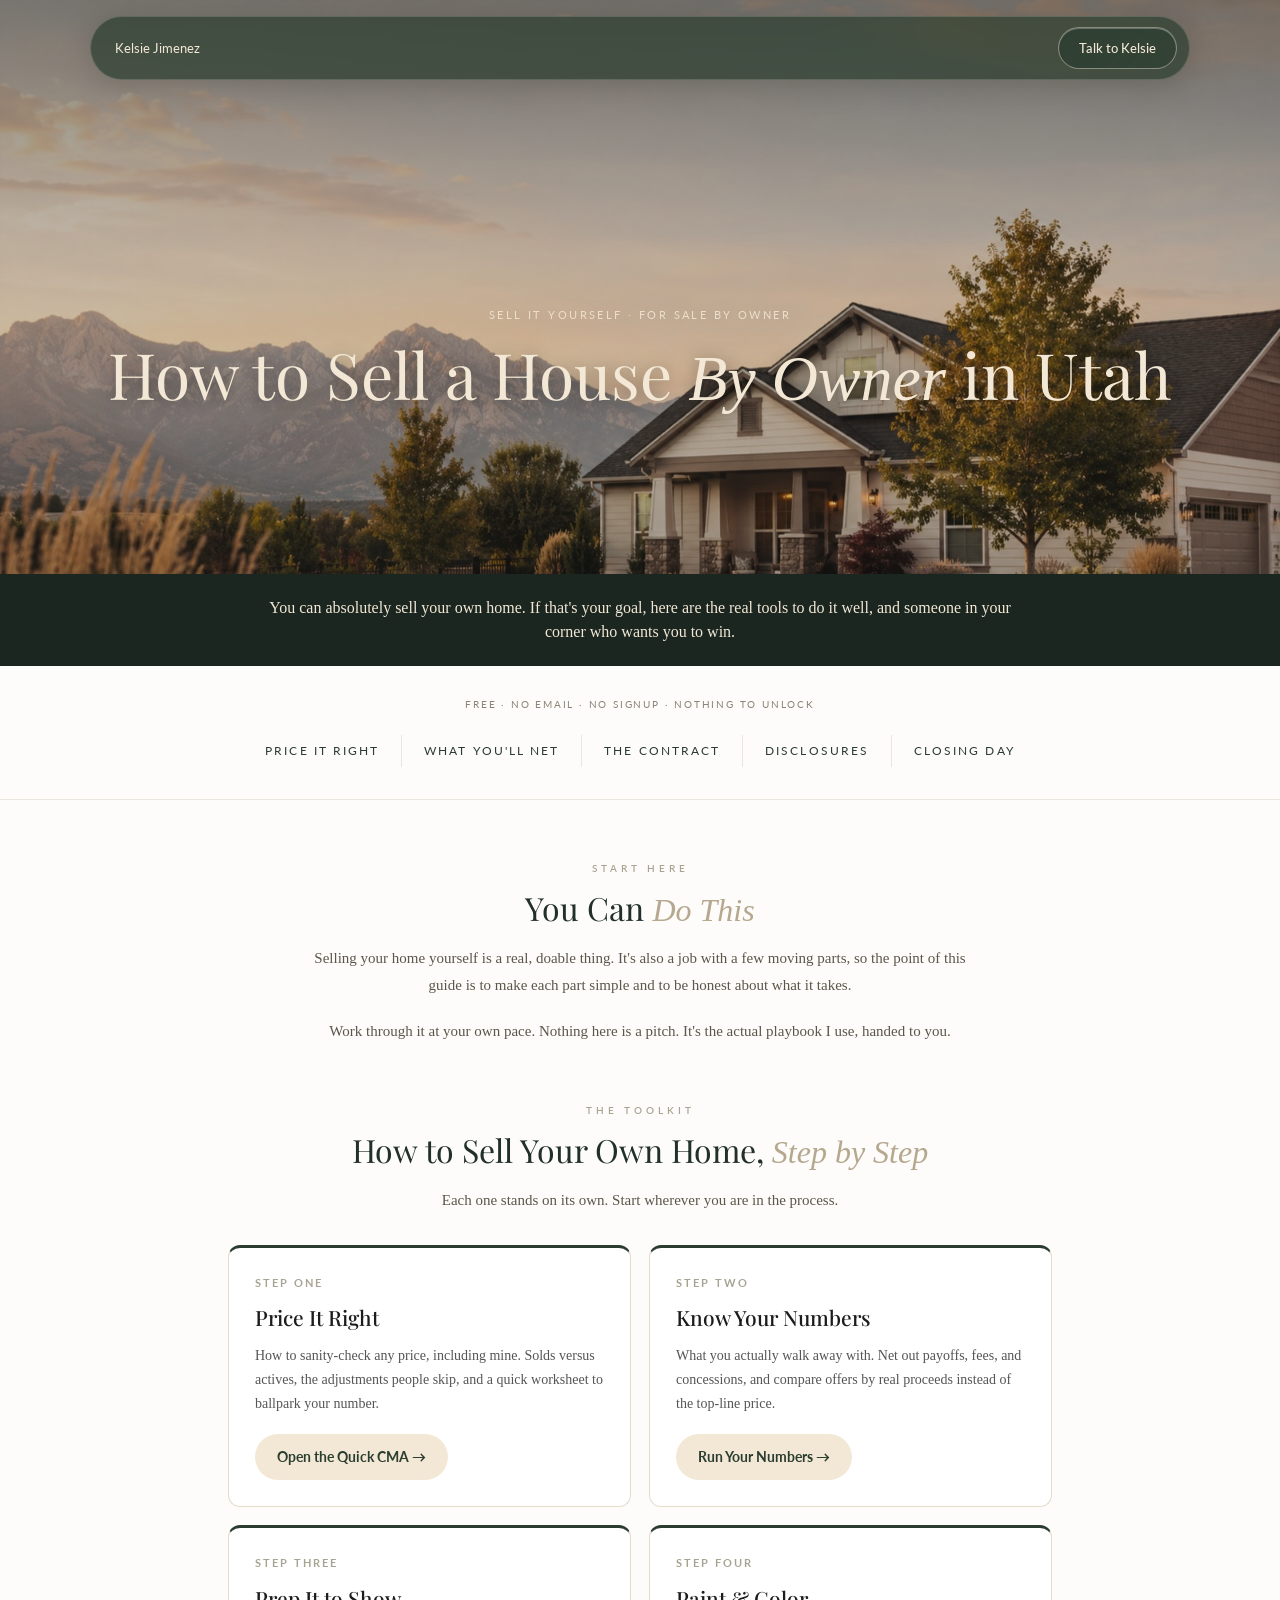
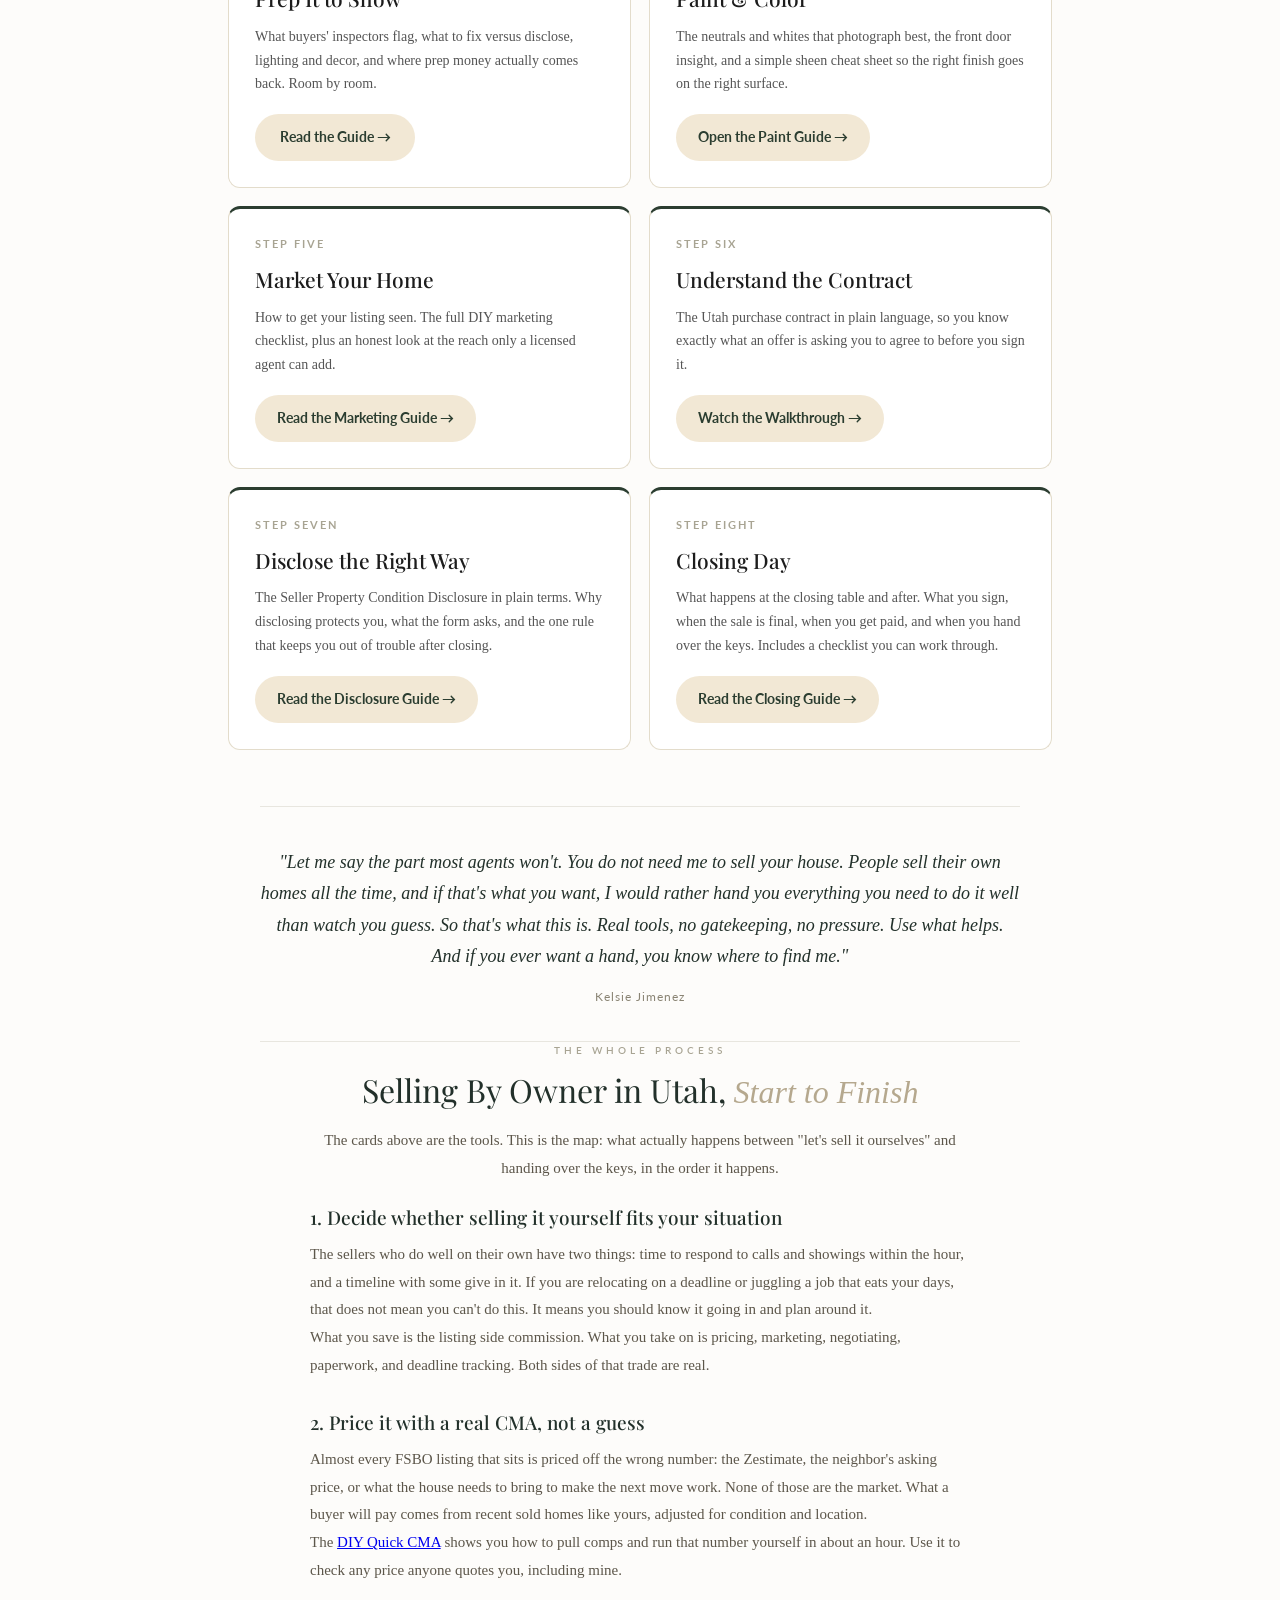
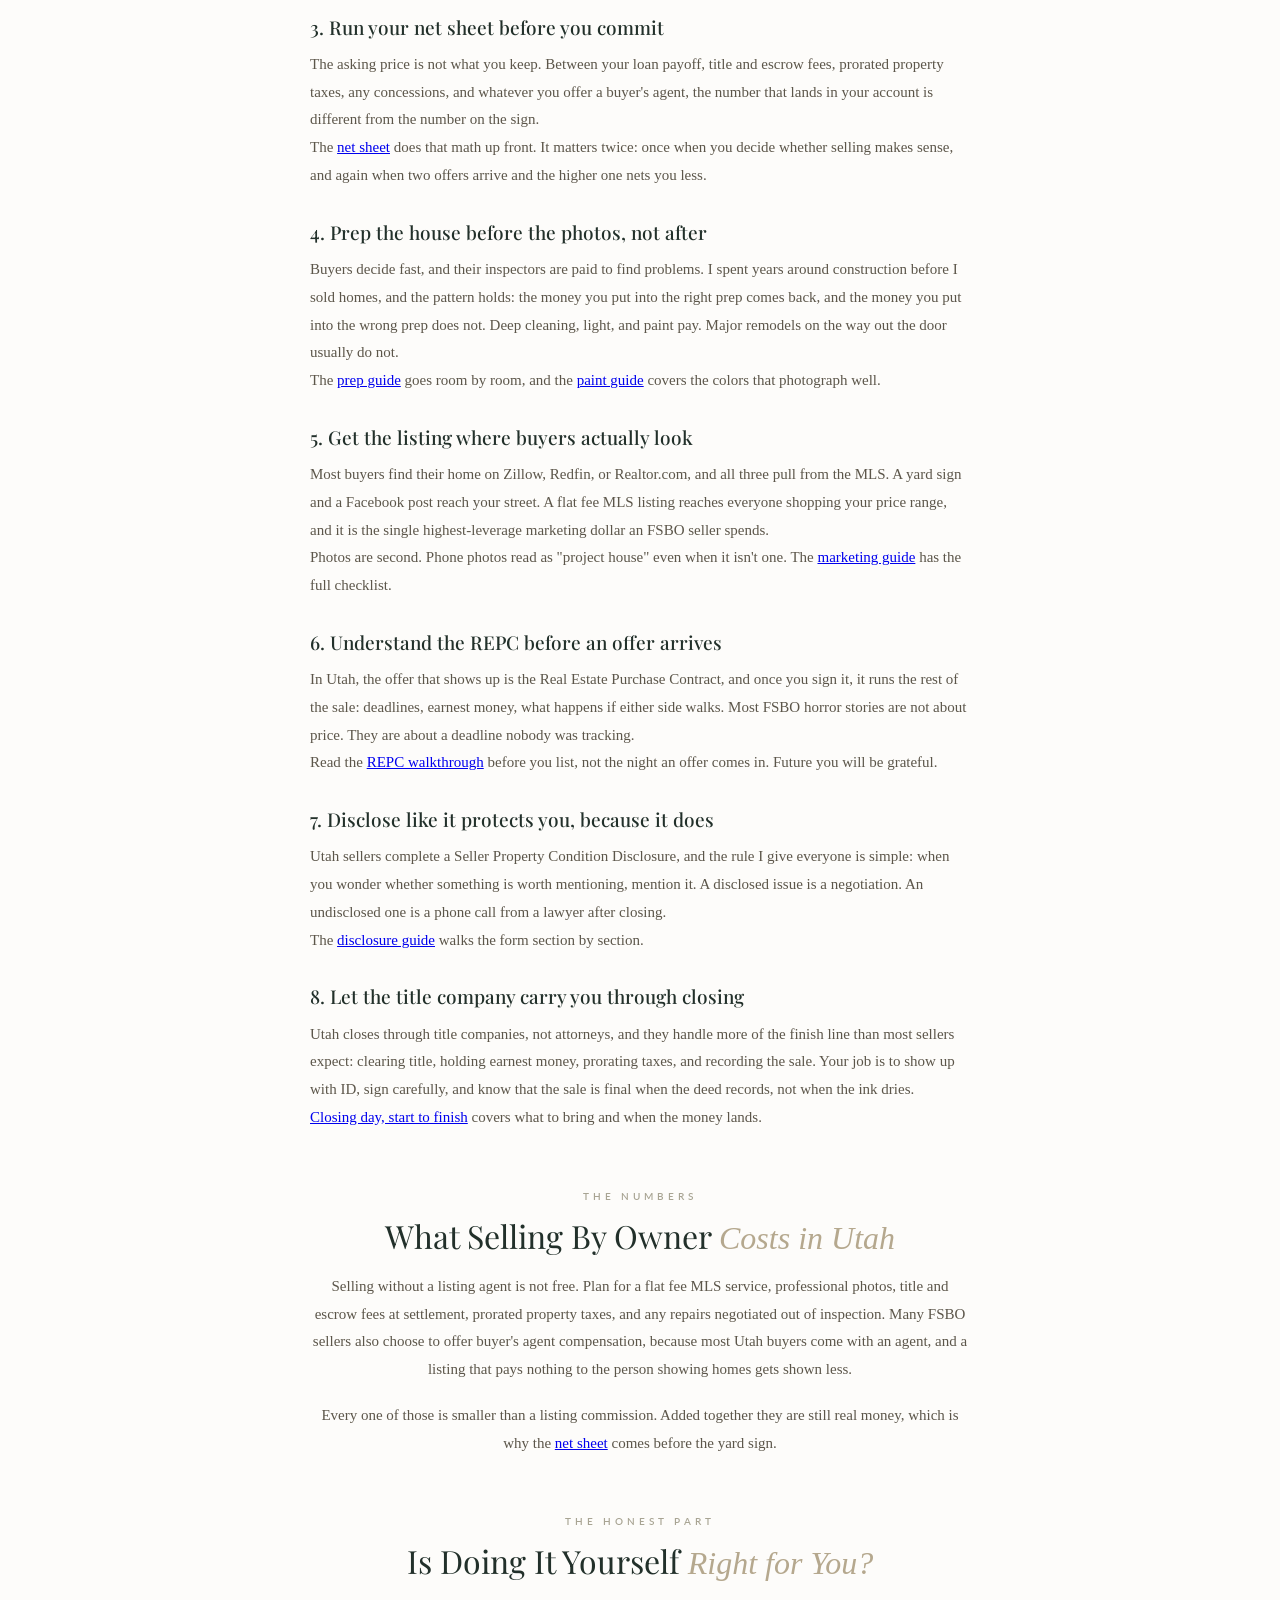
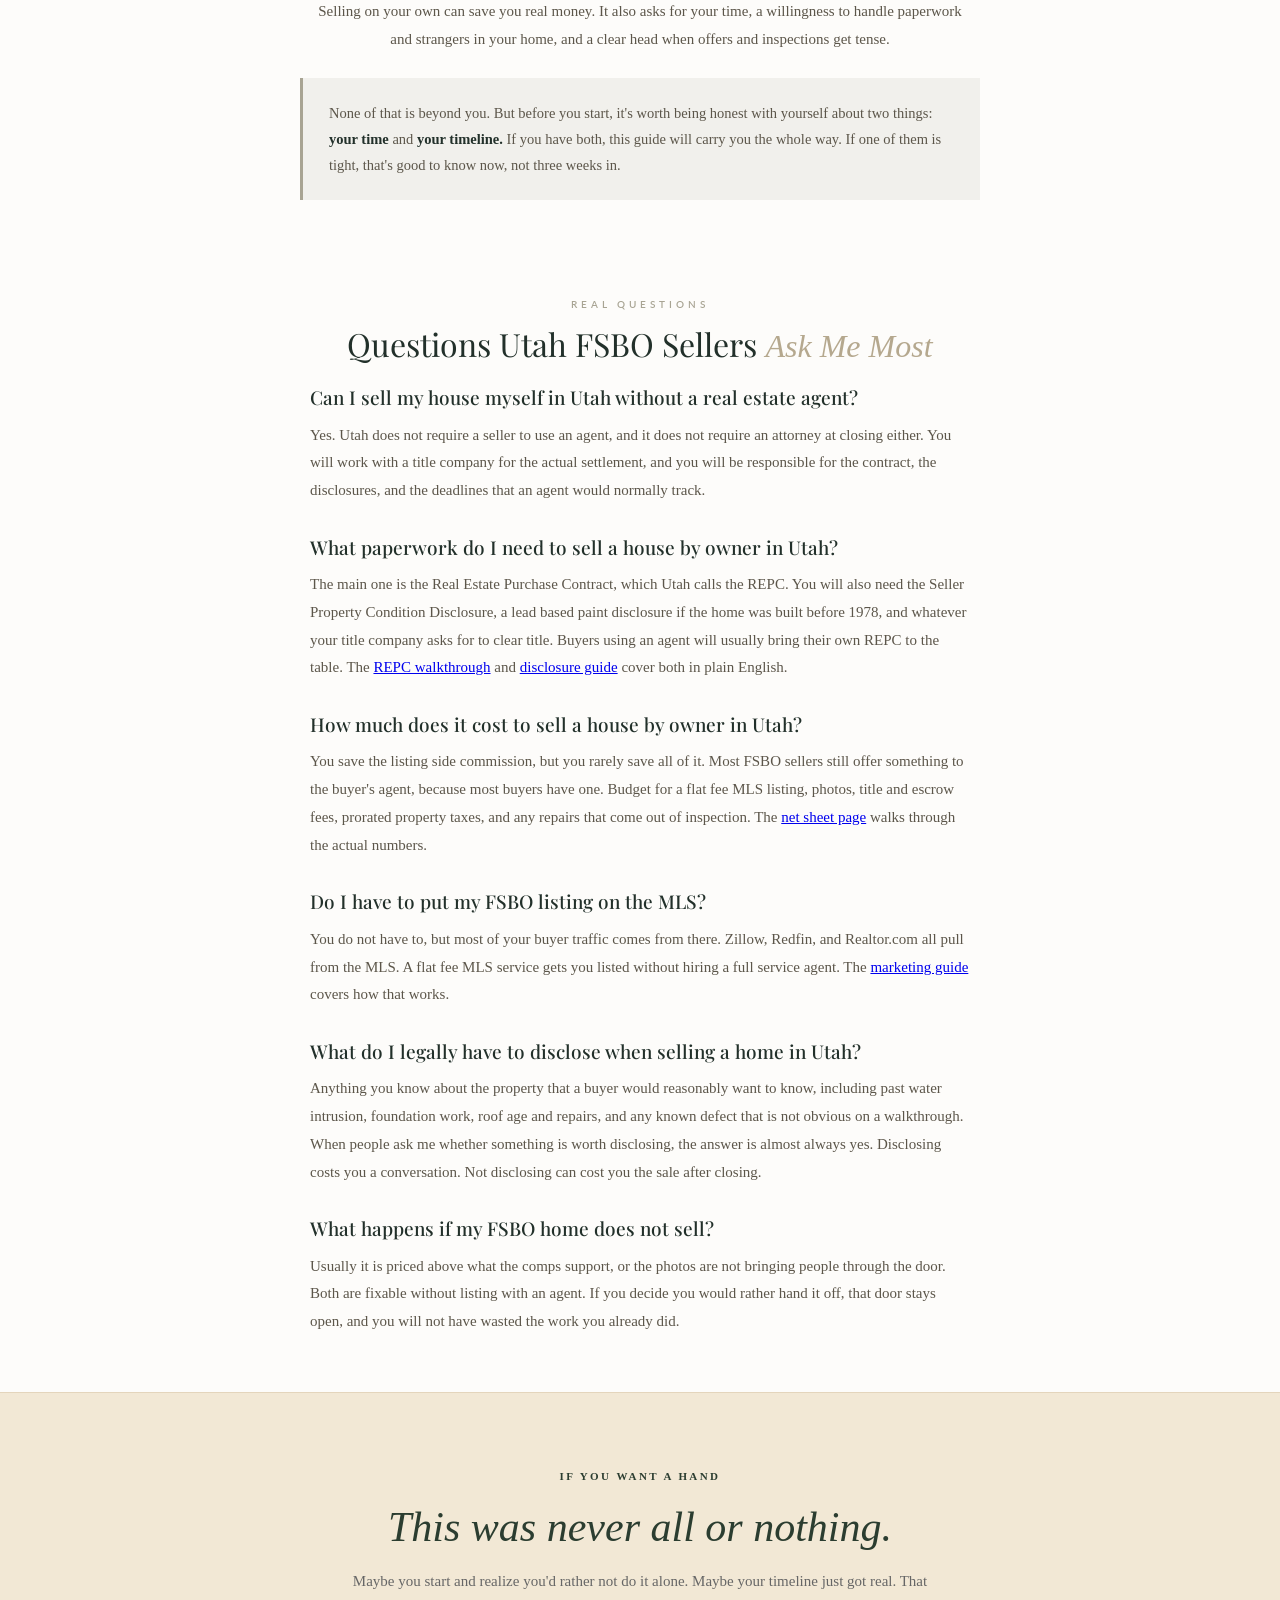
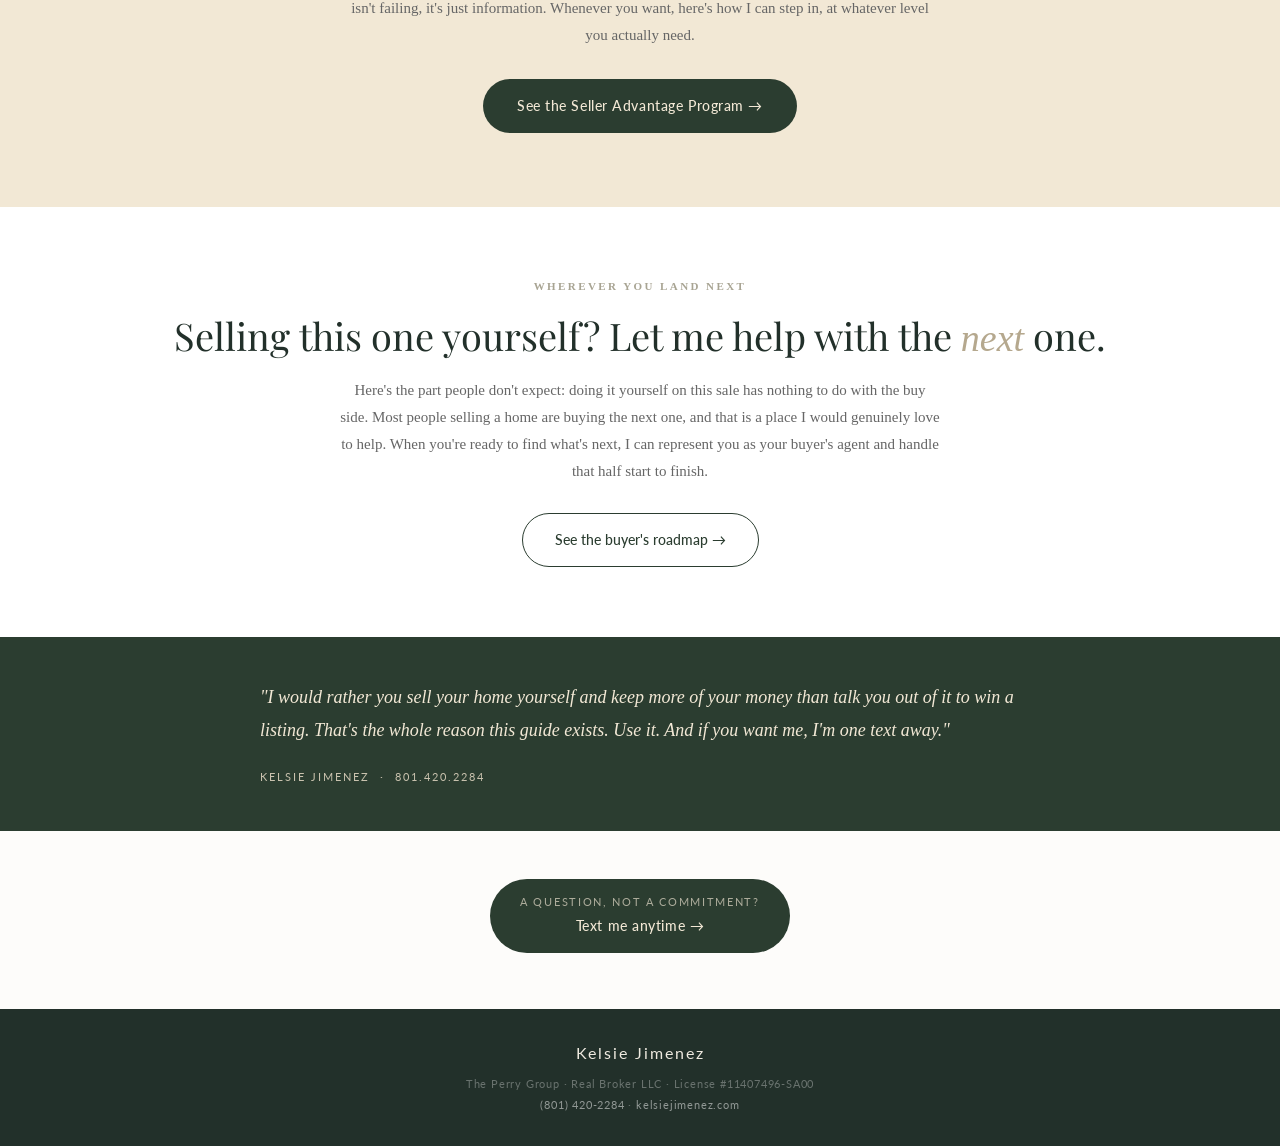
==== commit a3641ad2: "Restyle contents nav and letter to editorial standard: hairline rules, no tinted blocks or pills" ====
--- a/index.html
+++ b/index.html
@@ -51,19 +51,24 @@
   .hero-bar { position:absolute; left:0; right:0; bottom:0; z-index:2; background:var(--bar); padding:22px 24px; }
   .hero-bar p { max-width:760px; margin:0 auto; text-align:center; font-family:'Times New Roman',Times,serif; font-size:16px; color:var(--cream); line-height:1.5; }
 
-  /* QUICK NAV */
-  .quicknav { background:var(--warm); border-bottom:1px solid rgba(0,0,0,0.06); padding:22px 24px 26px; text-align:center; }
-  .quicknav .promise { font-size:12px; letter-spacing:0.13em; text-transform:uppercase; color:var(--sage); font-weight:600; margin:0 0 16px; }
-  .quicknav .qlinks { display:flex; flex-wrap:wrap; justify-content:center; gap:10px; max-width:820px; margin:0 auto; }
-  .quicknav .qlinks a { display:block; background:#fff; border:1px solid var(--sage); border-radius:999px;
-    padding:11px 20px; font-size:14px; color:var(--green); text-decoration:none; line-height:1.2; }
-  .quicknav .qlinks a:hover { background:var(--green); color:var(--cream); border-color:var(--green); }
-  @media (max-width:600px) {
-    .quicknav .qlinks { gap:8px; }
-    .quicknav .qlinks a { flex:1 1 46%; padding:12px 10px; font-size:13.5px; }
+  /* CONTENTS */
+  .contents { background:var(--bg); border-bottom:1px solid #E8E6DF; padding:30px 24px 32px; }
+  .contents .promise { font-family:'Lato',sans-serif; font-weight:400; font-size:10px; letter-spacing:0.18em;
+    text-transform:uppercase; color:var(--light); text-align:center; margin:0 0 22px; }
+  .contents .clist { max-width:820px; margin:0 auto; display:flex; flex-wrap:wrap; justify-content:center; }
+  .contents .clist a { font-family:'Lato',sans-serif; font-weight:400; font-size:11.5px; letter-spacing:0.18em;
+    text-transform:uppercase; color:var(--green); text-decoration:none; padding:6px 22px; border-left:1px solid #E8E6DF; }
+  .contents .clist a:first-child { border-left:none; }
+  .contents .clist a:hover { color:var(--sage); }
+  @media (max-width:640px) {
+    .contents { padding:24px 24px 8px; }
+    .contents .clist { display:block; max-width:340px; }
+    .contents .clist a { display:block; padding:15px 0; border-left:none; border-top:1px solid #E8E6DF; text-align:center; }
+    .contents .clist a:first-child { border-top:none; }
   }
 
-  .intro-letter { background:var(--warm); border-left:4px solid var(--sage); padding:36px 48px; max-width:900px; margin:0 auto; }
+  .intro-letter { background:transparent; border-top:1px solid #E8E6DF; border-bottom:1px solid #E8E6DF;
+    padding:40px 0 34px; max-width:760px; margin:0 auto; text-align:center; }
   .letter-quote { font-family:'Playfair Display',serif; font-size:18px; font-style:italic; color:var(--dark); line-height:1.75; margin-bottom:14px; }
   .letter-sig { font-size:12px; color:var(--light); letter-spacing:1px; }
 
@@ -193,15 +198,15 @@
     <div class="hero-bar"><p>You can absolutely sell your own home. If that's your goal, here are the real tools to do it well, and someone in your corner who wants you to win.</p></div>
   </section>
 
-  <!-- QUICK NAV -->
-  <div class="quicknav">
+  <!-- CONTENTS -->
+  <div class="contents">
     <p class="promise">Free &middot; No email &middot; No signup &middot; Nothing to unlock</p>
-    <div class="qlinks">
-      <a href="diy-cma.html">Price it right</a>
-      <a href="seller-net-sheet.html">What you'll net</a>
-      <a href="repc-walkthrough.html">The contract</a>
+    <div class="clist">
+      <a href="diy-cma.html">Price It Right</a>
+      <a href="seller-net-sheet.html">What You'll Net</a>
+      <a href="repc-walkthrough.html">The Contract</a>
       <a href="disclosures.html">Disclosures</a>
-      <a href="settlement-day.html">Closing day</a>
+      <a href="settlement-day.html">Closing Day</a>
     </div>
   </div>
 
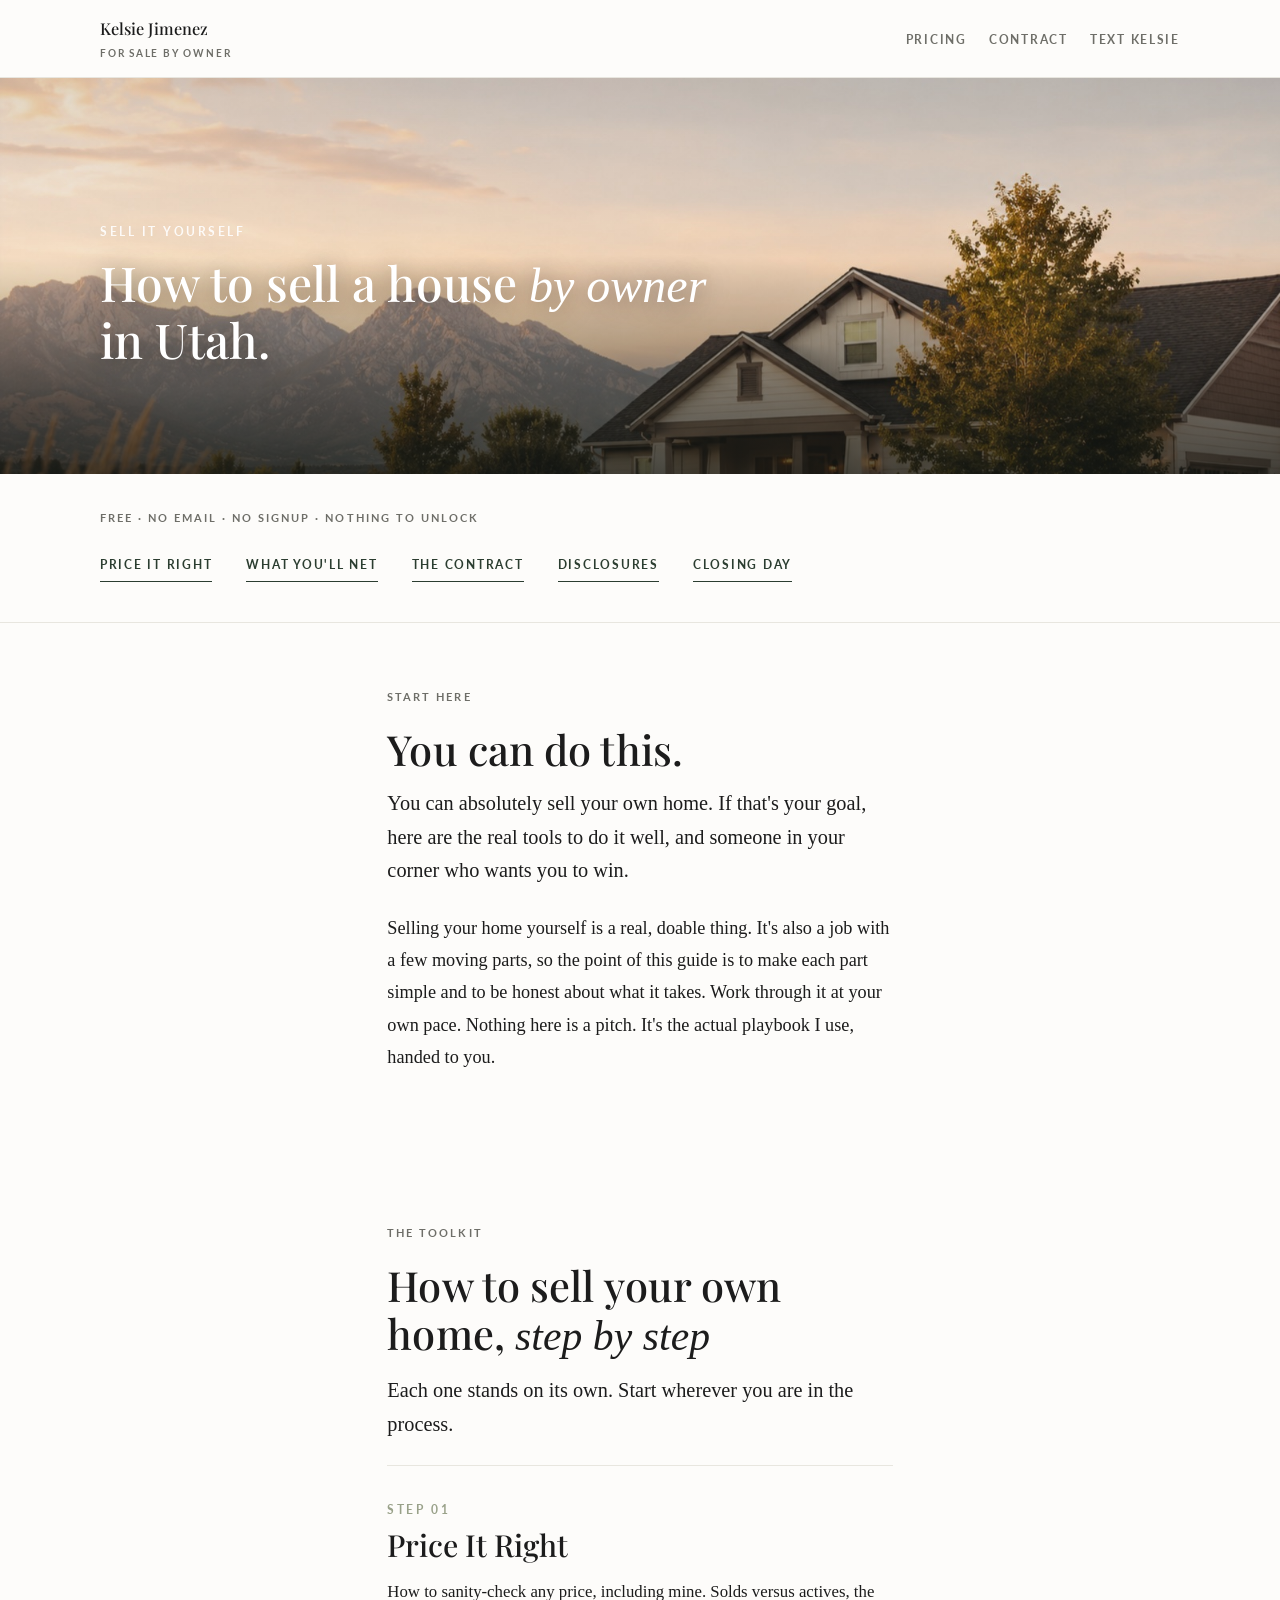
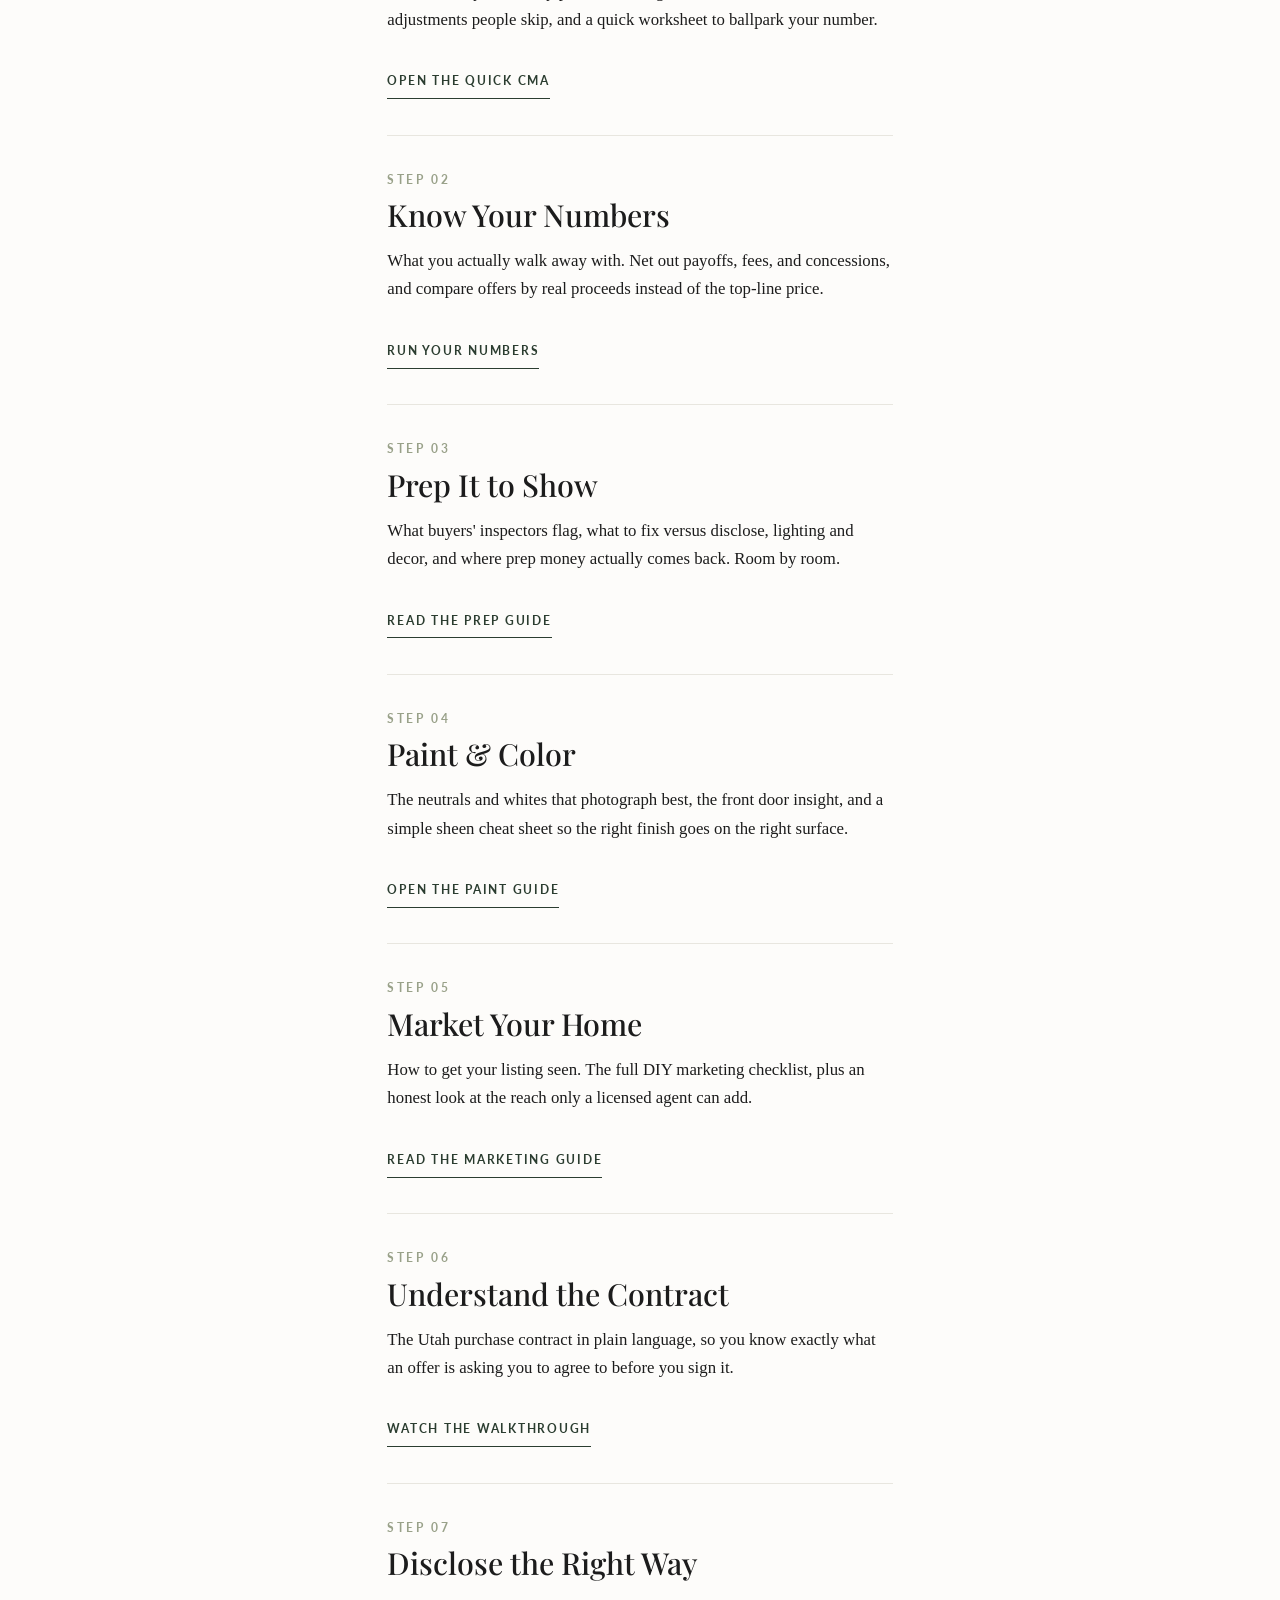
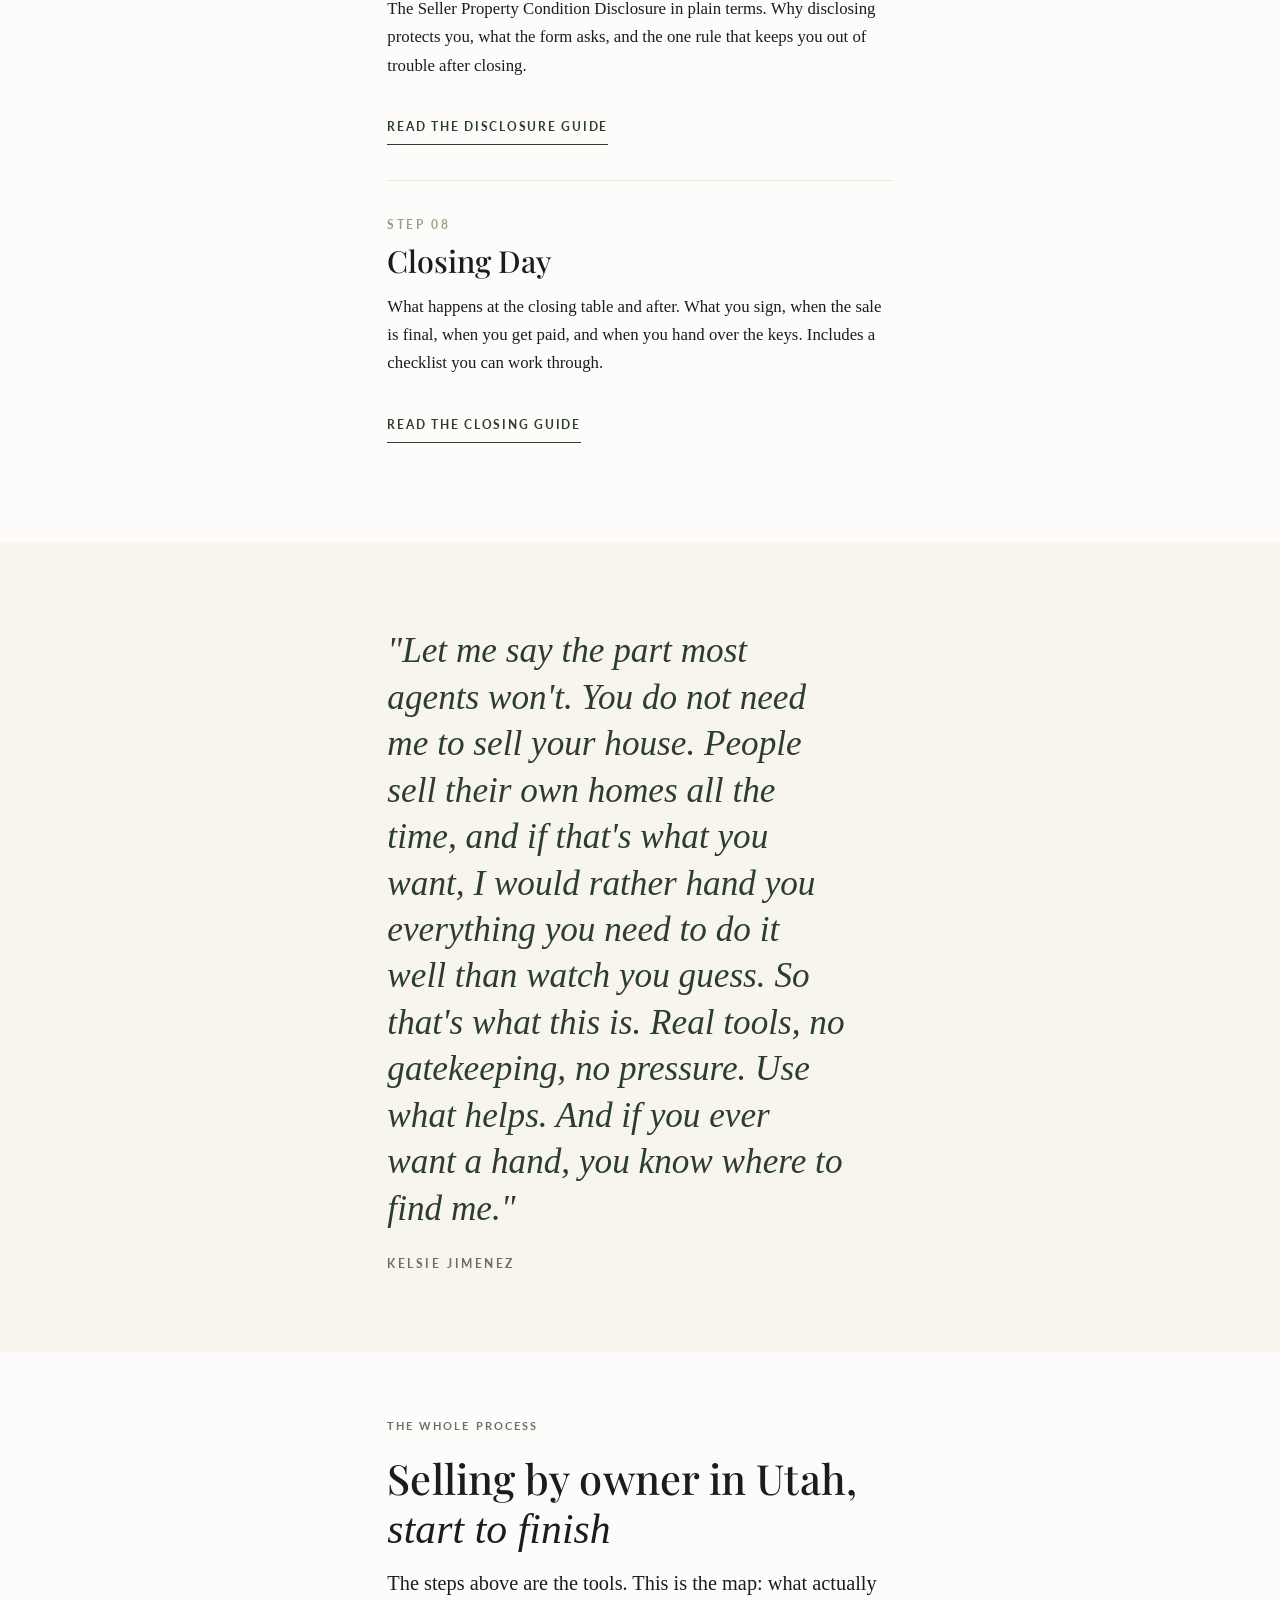
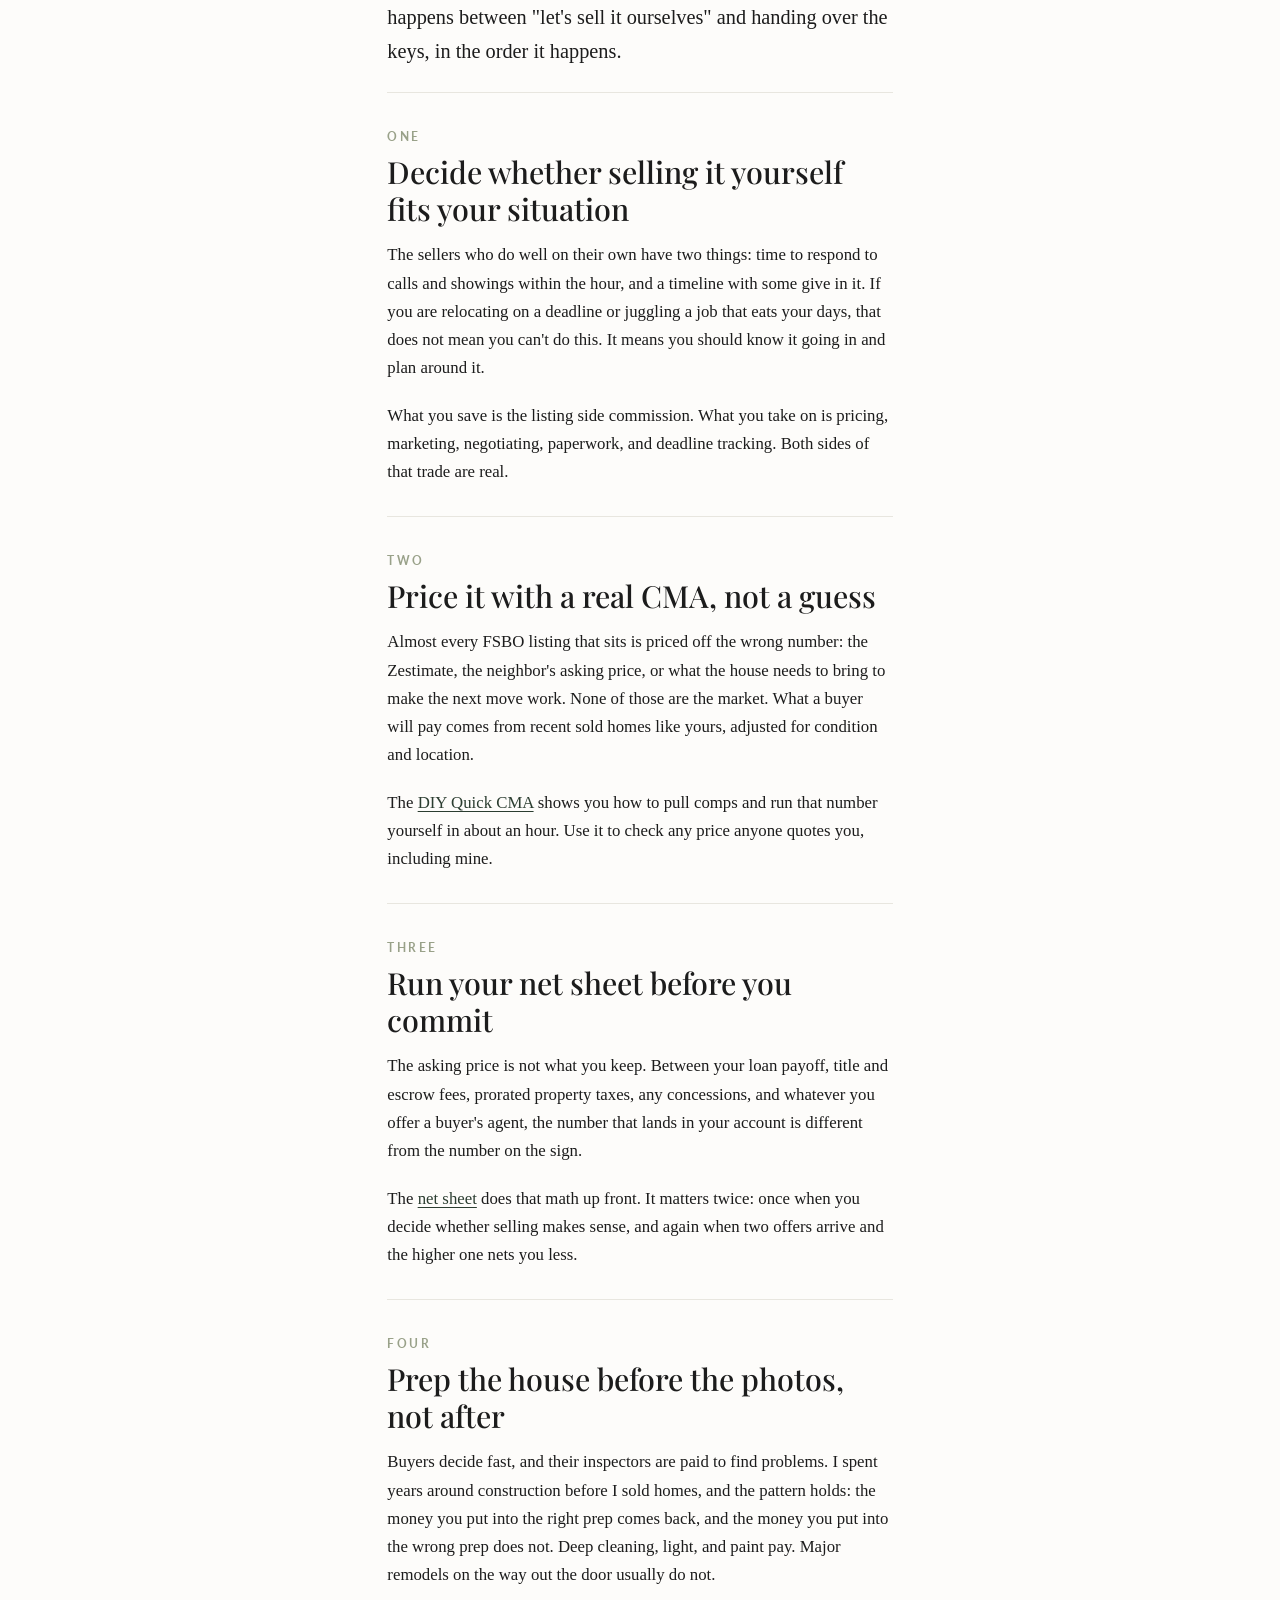
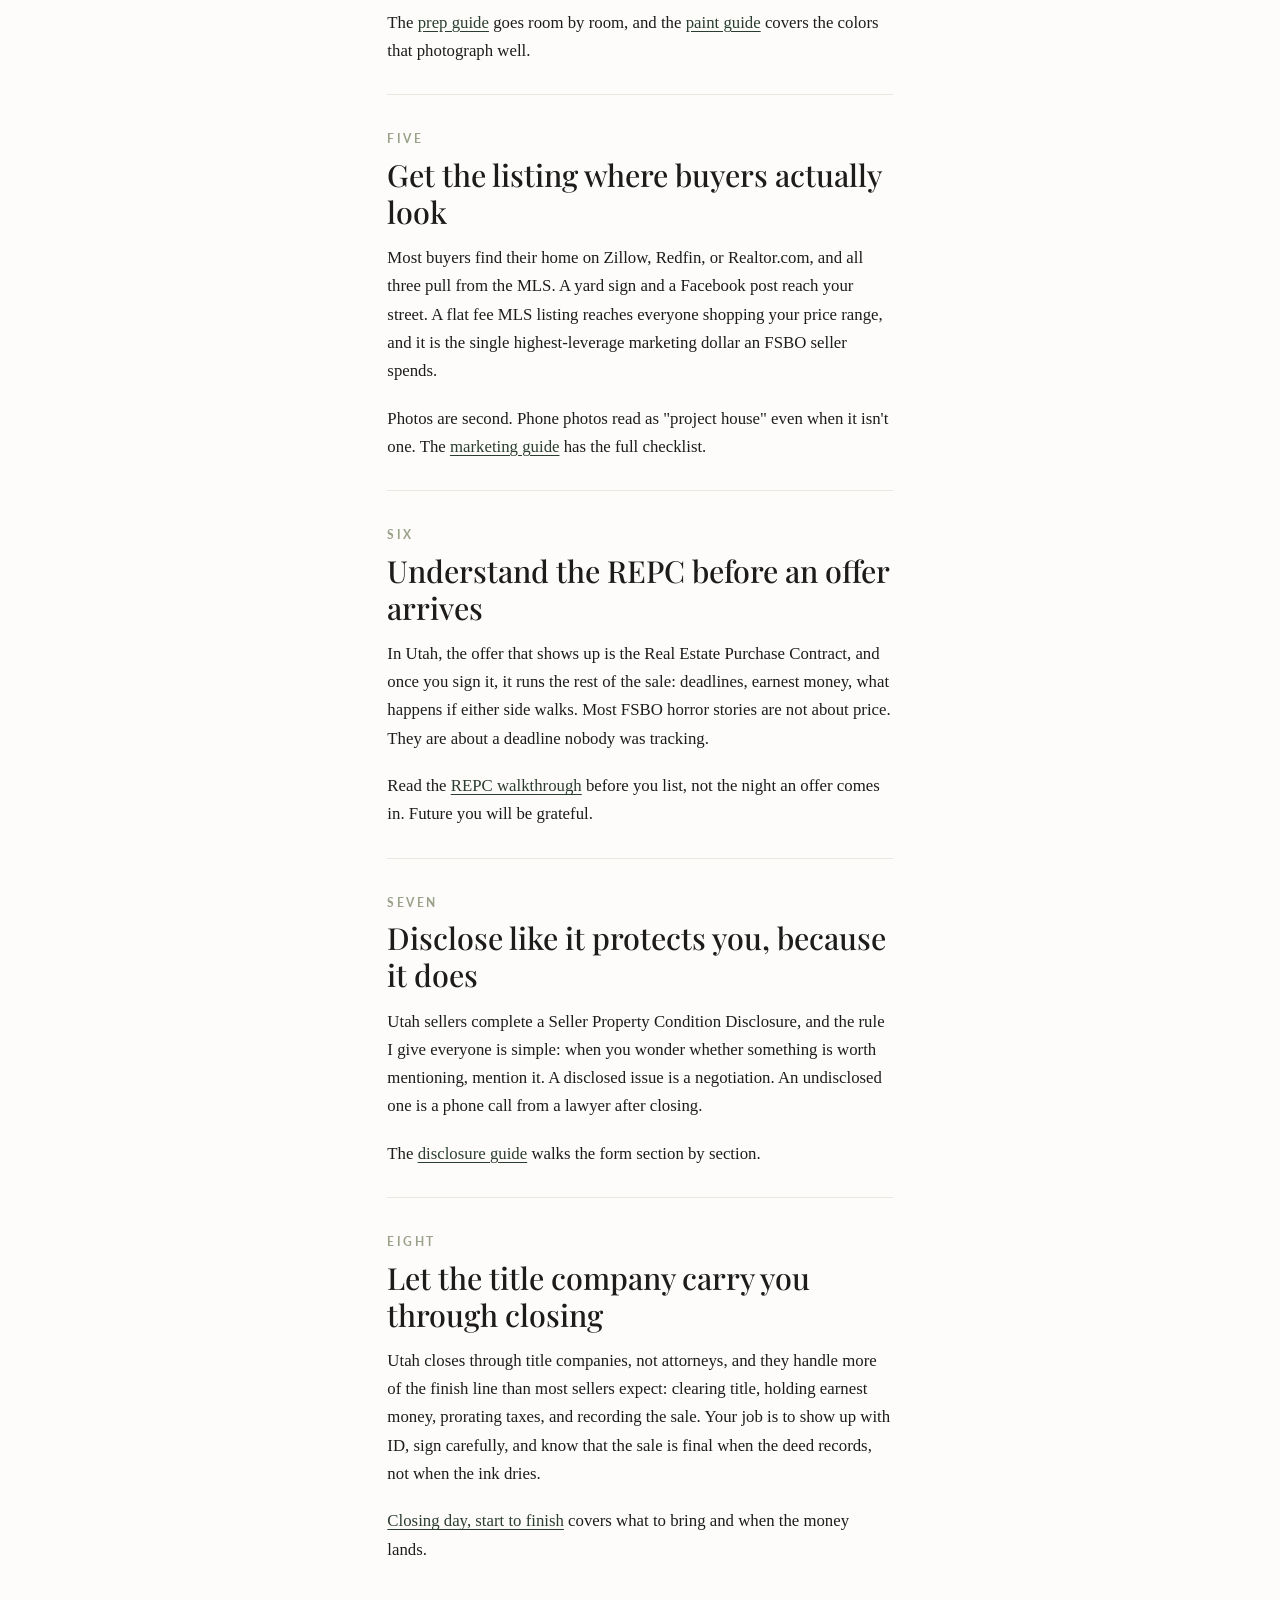
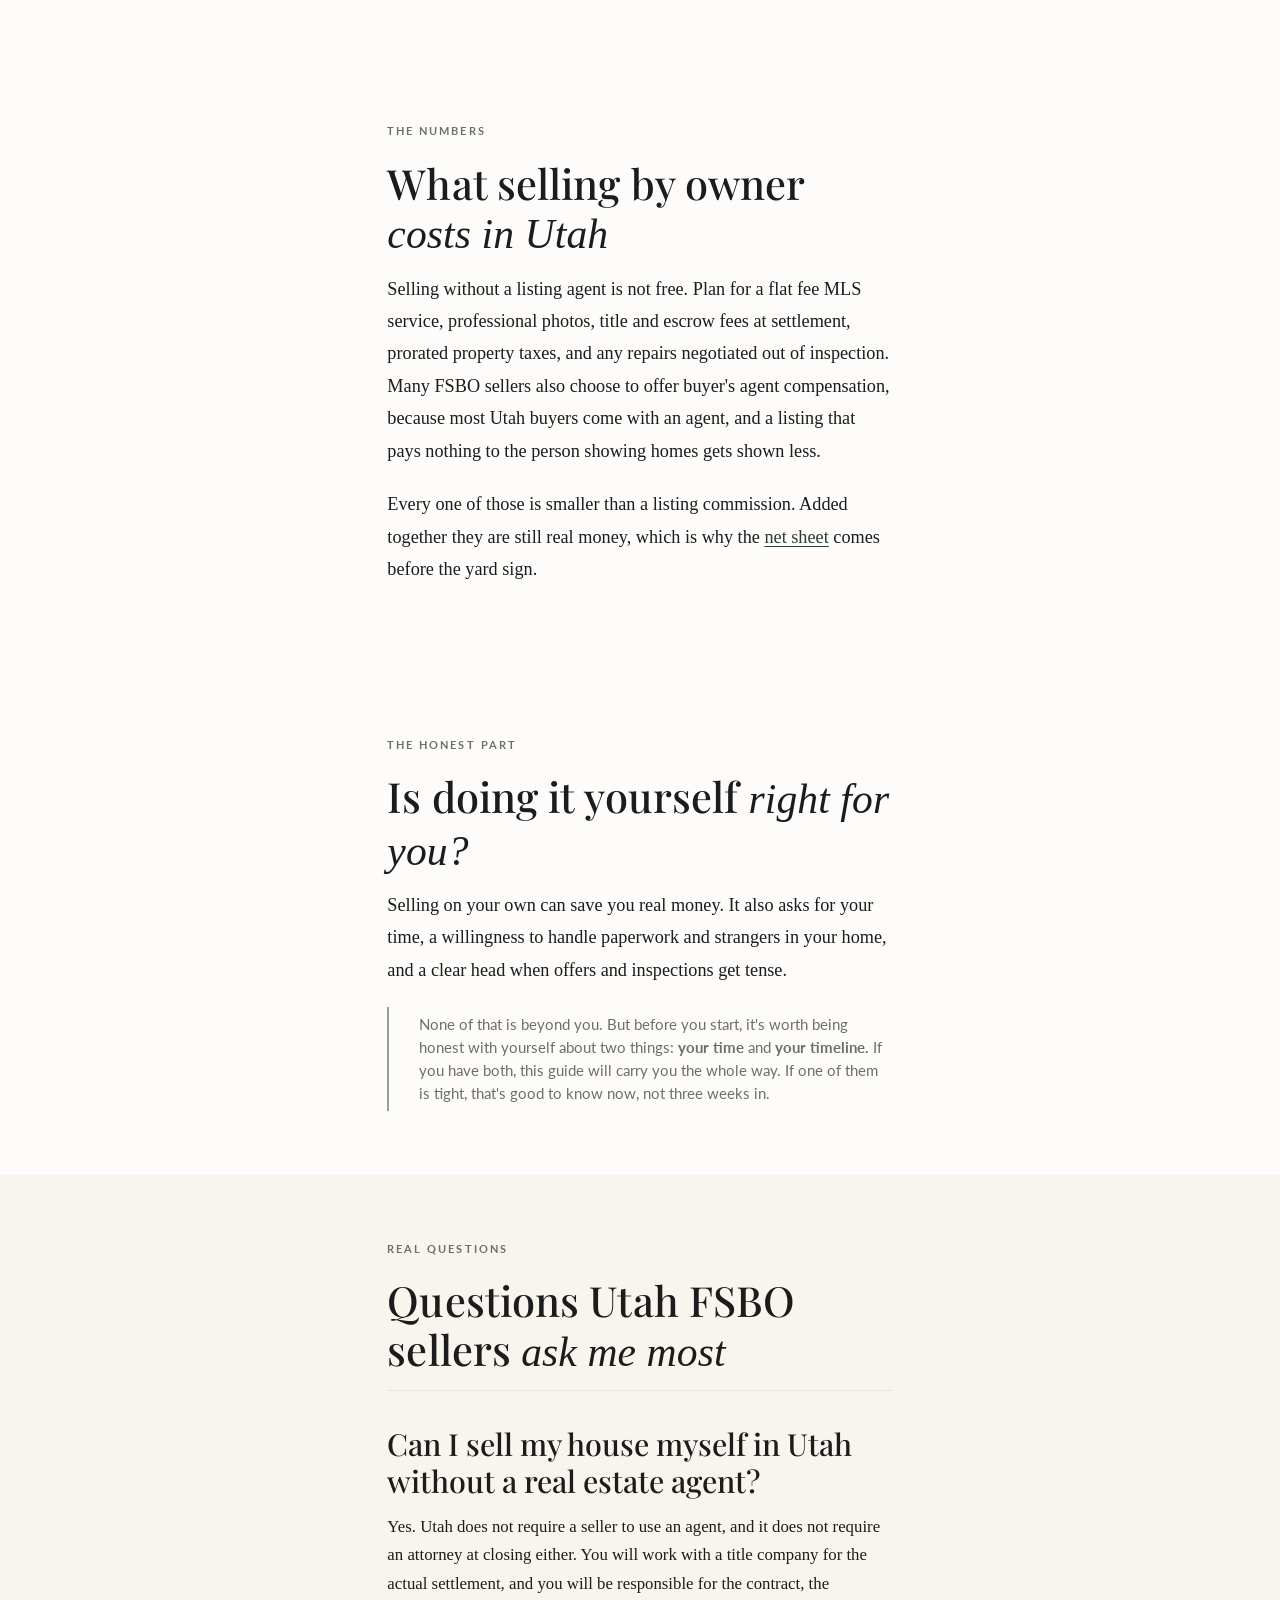
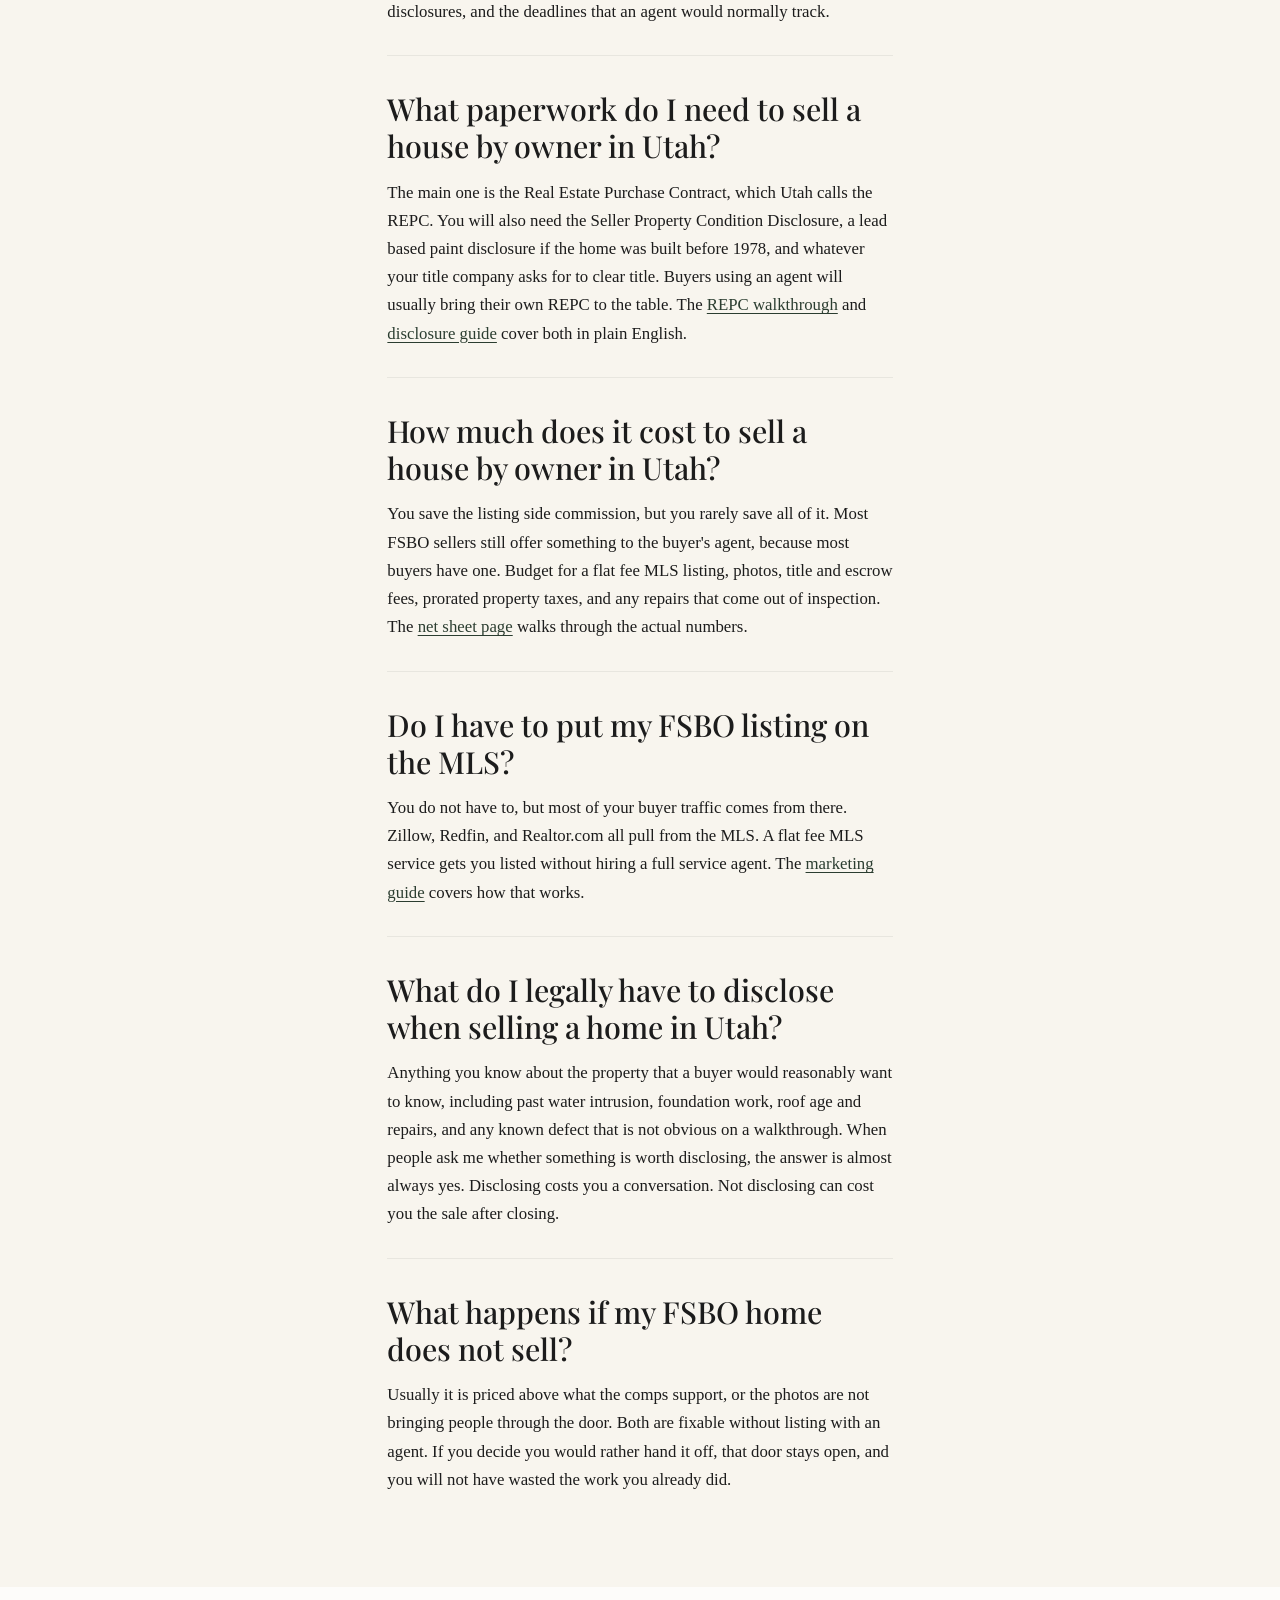
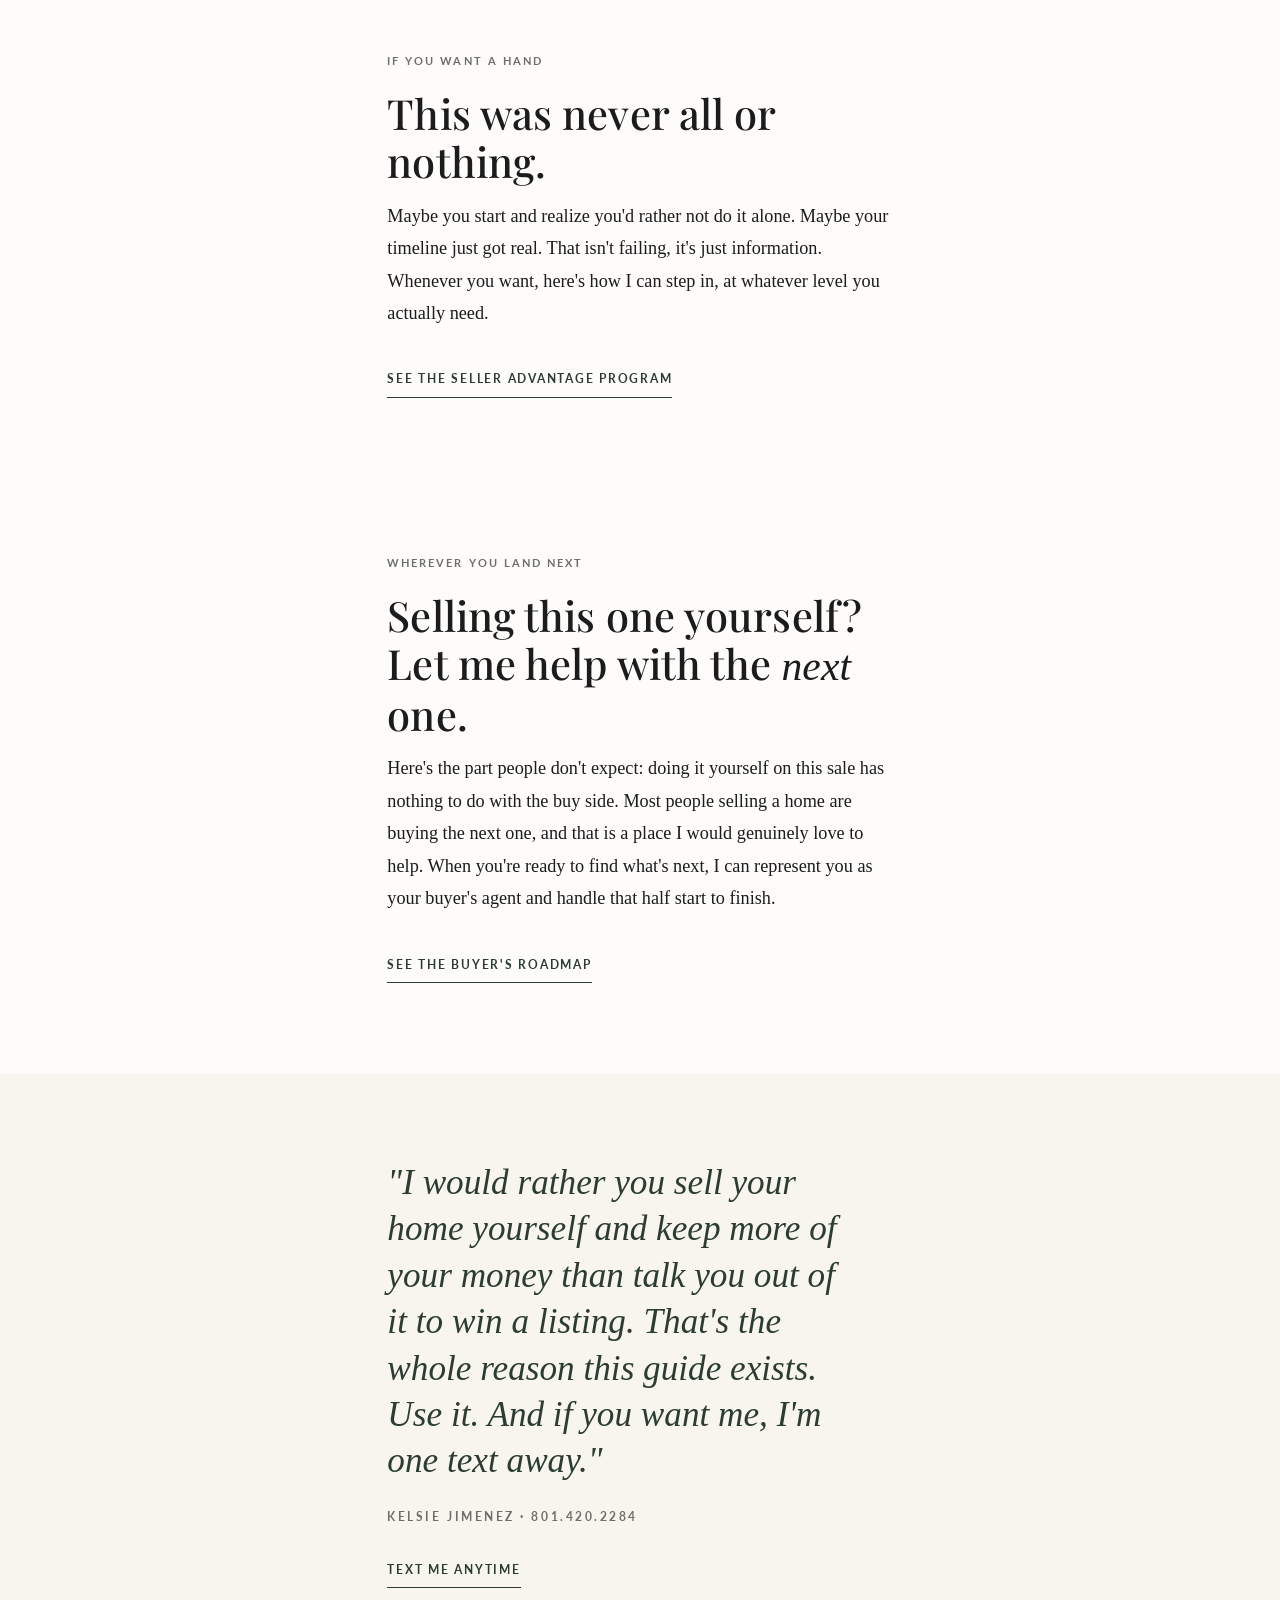
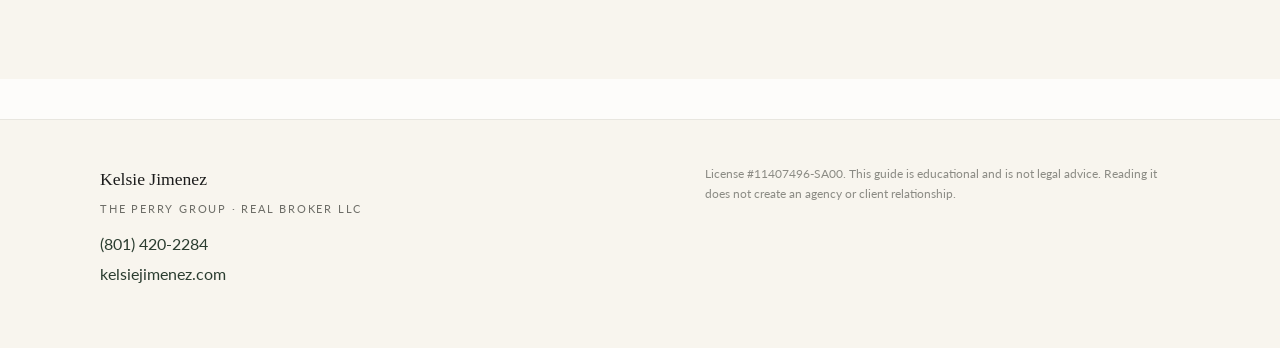
==== commit fef5b3ec: "Rebuild homepage on the clients.kelsiejimenez.com editorial system" ====
--- a/index.html
+++ b/index.html
@@ -19,131 +19,74 @@
 <meta property="og:description" content="A step by step FSBO guide for Utah homeowners, from a listing agent who wants you to win. No gatekeeping, no pressure.">
 <meta property="og:type" content="website">
 <meta property="og:url" content="https://forsalebyowner.kelsiejimenez.com/">
-<link href="https://fonts.googleapis.com/css2?family=Playfair+Display:ital,wght@0,400;0,500;1,400;1,500&family=Lato:wght@300;400;500;700&display=swap" rel="stylesheet">
+<link rel="preconnect" href="https://fonts.googleapis.com" />
+<link rel="preconnect" href="https://fonts.gstatic.com" crossorigin />
+<link href="https://fonts.googleapis.com/css2?family=Lato:wght@400;700&family=Playfair+Display:wght@400;500;600&display=swap" rel="stylesheet" />
 <style>
-  :root {
-    --green:#2B3D30; --dark:#22302A; --green-mid:#3E5547; --bar:#1b2620;
-    --sage:#A8A493; --mist:#C9C2AE; --taupe:#B5A88E; --moss:#B7BEA9;
-    --cream:#F2E8D5; --warm:#F6F3EA; --linen:#EFEAE0;
-    --mid:#5C564A; --light:#8A8474; --white:#ffffff; --charcoal:#1C1C1C; --bg:#FDFCFA;
-  }
-  * { margin:0; padding:0; box-sizing:border-box; }
-  html { scroll-behavior:smooth; }
-  body { font-family:'Lato',sans-serif; background:var(--bg); color:var(--charcoal); line-height:1.7; }
-  h1,h2,h3 { font-family:'Playfair Display',serif; }
-
-  .nav-wrap { position:fixed; top:16px; left:16px; right:16px; z-index:100; }
-  .nav-pill { max-width:1100px; margin:0 auto; background:rgba(43,61,48,0.72); backdrop-filter:blur(12px);
-    -webkit-backdrop-filter:blur(12px); border:1px solid rgba(242,232,213,0.18); box-shadow:0 4px 32px rgba(0,0,0,0.18);
-    border-radius:100px; padding:10px 12px 10px 24px; display:flex; align-items:center; justify-content:space-between; }
-  .nav-back { font-size:13px; color:var(--cream); text-decoration:none; }
-  .nav-cta { background:linear-gradient(135deg, rgba(43,61,48,0.82), rgba(43,61,48,0.62)); border:1px solid rgba(242,232,213,0.45);
-    box-shadow:inset 0 1px 0 rgba(255,255,255,0.25); color:var(--cream); padding:9px 20px; border-radius:100px;
-    font-size:13px; font-weight:500; text-decoration:none; white-space:nowrap; }
-
-  .hero { position:relative; min-height:74vh; display:flex; align-items:center; justify-content:center; text-align:center;
-    padding:140px 24px 86px; background:url('hero.jpg') center 42%/cover no-repeat, var(--green); }
-  .hero::before { content:''; position:absolute; inset:0;
-    background:linear-gradient(180deg, rgba(18,22,18,.50) 0%, rgba(18,22,18,.26) 38%, rgba(18,22,18,.18) 62%, rgba(18,22,18,.30) 100%); }
-  .hero > * { position:relative; z-index:1; }
-  .hero .kicker { font-size:11px; letter-spacing:0.22em; text-transform:uppercase; color:rgba(242,232,213,0.85); margin-bottom:14px; }
-  .hero h1 { font-weight:400; font-size:clamp(38px,6vw,64px); line-height:1.1; color:var(--cream); text-shadow:0 2px 18px rgba(0,0,0,0.45); }
-  .hero-bar { position:absolute; left:0; right:0; bottom:0; z-index:2; background:var(--bar); padding:22px 24px; }
-  .hero-bar p { max-width:760px; margin:0 auto; text-align:center; font-family:'Times New Roman',Times,serif; font-size:16px; color:var(--cream); line-height:1.5; }
-
-  /* CONTENTS */
-  .contents { background:var(--bg); border-bottom:1px solid #E8E6DF; padding:30px 24px 32px; }
-  .contents .promise { font-family:'Lato',sans-serif; font-weight:400; font-size:10px; letter-spacing:0.18em;
-    text-transform:uppercase; color:var(--light); text-align:center; margin:0 0 22px; }
-  .contents .clist { max-width:820px; margin:0 auto; display:flex; flex-wrap:wrap; justify-content:center; }
-  .contents .clist a { font-family:'Lato',sans-serif; font-weight:400; font-size:11.5px; letter-spacing:0.18em;
-    text-transform:uppercase; color:var(--green); text-decoration:none; padding:6px 22px; border-left:1px solid #E8E6DF; }
-  .contents .clist a:first-child { border-left:none; }
-  .contents .clist a:hover { color:var(--sage); }
-  @media (max-width:640px) {
-    .contents { padding:24px 24px 8px; }
-    .contents .clist { display:block; max-width:340px; }
-    .contents .clist a { display:block; padding:15px 0; border-left:none; border-top:1px solid #E8E6DF; text-align:center; }
-    .contents .clist a:first-child { border-top:none; }
-  }
-
-  .intro-letter { background:transparent; border-top:1px solid #E8E6DF; border-bottom:1px solid #E8E6DF;
-    padding:40px 0 34px; max-width:760px; margin:0 auto; text-align:center; }
-  .letter-quote { font-family:'Playfair Display',serif; font-size:18px; font-style:italic; color:var(--dark); line-height:1.75; margin-bottom:14px; }
-  .letter-sig { font-size:12px; color:var(--light); letter-spacing:1px; }
-
-  .main { max-width:920px; margin:0 auto; padding:60px 48px 40px; }
-  .section { margin-bottom:56px; }
-  .section-eyebrow { font-size:10px; letter-spacing:4px; text-transform:uppercase; color:var(--sage); font-weight:600; margin-bottom:12px; text-align:center; }
-  .section-title { font-size:32px; font-weight:400; color:var(--dark); line-height:1.16; margin-bottom:16px; text-align:center; }
-  .section-title em { font-style:italic; color:var(--taupe); }
-  .section-body { font-family:'Times New Roman',Times,serif; font-size:15px; color:var(--mid); font-weight:300; line-height:1.85; margin:0 auto 18px; max-width:660px; text-align:center; }
-  .section-body strong { color:var(--dark); font-weight:500; }
-
-  /* JOURNEY CARDS */
-  .steps { display:grid; grid-template-columns:repeat(2,1fr); gap:18px; margin:30px 0 8px; }
-  .step { background:#fff; border:1px solid #E3DCCB; border-top:3px solid var(--green); border-radius:12px; padding:26px; display:flex; flex-direction:column; }
-  .step .num { font-size:11px; letter-spacing:0.18em; text-transform:uppercase; color:var(--sage); font-weight:700; margin-bottom:8px; }
-  .step h3 { font-weight:500; font-size:21px; margin-bottom:8px; }
-  .step p { font-family:'Times New Roman',Times,serif; font-size:14px; font-weight:300; color:#555; line-height:1.7; margin-bottom:18px; }
-  .step a { margin-top:auto; align-self:flex-start; min-width:160px; text-align:center; background:var(--cream); color:var(--green);
-    font-size:13.5px; font-weight:700; padding:12px 22px; border-radius:100px; text-decoration:none; }
-  .step a:hover { background:#EBDFC4; }
-  .step .soon { margin-top:auto; align-self:flex-start; background:#F4F1E8; color:#8A8474; font-size:11px; letter-spacing:0.14em;
-    text-transform:uppercase; padding:8px 16px; border-radius:100px; }
-
-  .alert { font-family:'Times New Roman',Times,serif; padding:22px 26px; margin:24px auto; max-width:680px; font-size:14.5px; line-height:1.8; font-weight:300; }
-  .alert-sage { background:rgba(168,164,147,0.14); border-left:3px solid var(--sage); color:var(--mid); }
-  .alert strong { color:var(--dark); font-weight:600; }
-
-  /* OFF-RAMP BAND */
-  .offramp { background:var(--cream); border-top:1px solid #E4D5BC; padding:74px 48px; text-align:center; }
-  .offramp .eyebrow { font-size:11px; letter-spacing:0.22em; text-transform:uppercase; color:var(--green); font-weight:600; margin-bottom:16px; }
-  .offramp h2 { font-size:clamp(28px,3.6vw,42px); font-weight:400; font-style:italic; color:var(--green); line-height:1.18; margin-bottom:16px; font-family:'Playfair Display', serif; }
-  .offramp p { font-family:'Times New Roman',Times,serif; font-size:15px; color:#666; font-weight:300; line-height:1.8; max-width:600px; margin:0 auto 30px; }
-  .btn-green { display:inline-block; background:var(--green); color:var(--cream); font-size:14px; font-weight:500; letter-spacing:0.04em;
-    padding:15px 34px; border-radius:100px; text-decoration:none; }
-
-  .kelsie-note { background:var(--green); padding:44px 48px; margin:0; position:relative; overflow:hidden; }
-  .kelsie-note .inner { max-width:760px; margin:0 auto; }
-  .kelsie-note-text { font-style:italic; font-size:18px; color:var(--cream); line-height:1.8; margin-bottom:22px; position:relative; font-family:'Playfair Display', serif; }
-  .kelsie-note-sig { font-size:11px; color:var(--mist); letter-spacing:2px; text-transform:uppercase; }
-
-  .cta-wrap { text-align:center; padding:48px 24px 56px; }
-  .cta-btn { display:inline-block; background:var(--green); color:var(--cream); font-size:14px; font-weight:500; letter-spacing:0.04em;
-    padding:15px 30px; border-radius:100px; text-decoration:none; }
-  .cta-btn small { display:block; font-size:10.5px; letter-spacing:0.16em; text-transform:uppercase; color:rgba(242,232,213,0.65); margin-bottom:3px; font-weight:400; }
-  footer { background:var(--dark); padding:30px 48px; text-align:center; }
-  .footer-brand { font-size:16px; color:var(--linen); font-weight:400; letter-spacing:2px; }
-  .footer-meta { font-size:11px; color:rgba(255,255,255,.32); letter-spacing:0.8px; line-height:1.9; margin-top:8px; }
-  .footer-meta a { color:rgba(255,255,255,.5); text-decoration:none; }
-
-  .nextband { background:#fff; padding:70px 48px; text-align:center; }
-  .nextband .eyebrow { font-size:11px; letter-spacing:0.22em; text-transform:uppercase; color:var(--sage); font-weight:600; margin-bottom:16px; }
-  .nextband h2 { font-size:clamp(26px,3.4vw,38px); font-weight:400; color:var(--dark); line-height:1.2; margin-bottom:16px; font-family:'Playfair Display',serif; }
-  .nextband h2 em { font-style:italic; color:var(--taupe); }
-  .nextband p { font-family:'Times New Roman',Times,serif; font-size:15px; color:#666; font-weight:300; line-height:1.8; max-width:600px; margin:0 auto 28px; }
-  .btn-outline { display:inline-block; border:1px solid var(--green); color:var(--green); font-size:14px; font-weight:500; padding:14px 32px; border-radius:100px; text-decoration:none; }
-  .btn-outline:hover { background:var(--green); color:var(--cream); }
-
-  @media (max-width:760px) {
-    .main, .intro-letter, .offramp, .nextband, footer { padding-left:24px; padding-right:24px; }
-    .steps { grid-template-columns:1fr; }
-    .hero { min-height:60vh; }
-  }
-
-  /* italic-accent-fix: 2026-07-03 */
-  /* Italic display accents use Times New Roman. Playfair Display italic capitals (Q, J, Z) render poorly. */
-  h1 em, h2 em, h3 em, h4 em, h5 em, h6 em,
-  .section-title em, .nextband h2 em, .w-hero h2 em, .offramp h2,
-  .pull, .letter-quote, .kelsie-note-text, .opt__no {
-    font-family: 'Times New Roman', Georgia, serif;
-    font-style: italic;
-  }
-  .faq-item { max-width:660px; margin:0 auto 26px; text-align:left; }
-  .faq-item h3 { font-family:'Playfair Display',serif; font-weight:500; font-size:19px; color:var(--dark); margin-bottom:8px; }
-  .faq-item p { font-family:'Times New Roman',Times,serif; font-size:15px; color:var(--mid); font-weight:300; line-height:1.85; }
-  </style>
+:root{--bg:#FDFCFA;--bg-warm:#F8F5EE;--sand:#F2E8D5;--ink:#1C1C1C;--ink-soft:#6E6E68;--forest:#2B3D30;--forest-2:#344A39;--sage:#99A189;--line:#E8E6DF;--display:"Playfair Display",Georgia,serif;--body:"Times New Roman",Times,serif;--util:"Lato",system-ui,sans-serif;--maxw:1140px;--readw:62ch;}
+*{box-sizing:border-box;}html{scroll-behavior:smooth;scroll-padding-top:80px;}
+@media (prefers-reduced-motion:reduce){html{scroll-behavior:auto;}}
+body{margin:0;background:var(--bg);color:var(--ink);font-family:var(--body);font-size:1.14rem;line-height:1.78;-webkit-font-smoothing:antialiased;text-rendering:optimizeLegibility;}
+.wrap{max-width:var(--maxw);margin:0 auto;padding:0 30px;}.read{max-width:var(--readw);}
+h1,h2,h3,h4{font-family:var(--display);font-weight:500;line-height:1.16;margin:0;}
+p{margin:0 0 1.15em;}a{color:var(--forest);text-underline-offset:3px;}
+.label{font-family:var(--util);text-transform:uppercase;letter-spacing:.18em;font-size:.7rem;font-weight:700;color:var(--ink-soft);margin:0 0 18px;display:block;}
+section{padding:64px 0;}.band-warm{background:var(--bg-warm);}
+h2{font-size:clamp(1.9rem,3.4vw,2.6rem);margin-bottom:14px;letter-spacing:.1px;}
+.lede{font-size:1.27rem;line-height:1.66;color:var(--ink);}
+h1 em,h2 em,h3 em,h4 em,.pull{font-family:'Times New Roman',Georgia,serif;font-style:italic;}
+
+.topbar{border-bottom:1px solid var(--line);background:var(--bg);position:sticky;top:0;z-index:20;}
+.topbar .wrap{display:flex;align-items:center;justify-content:space-between;padding-top:14px;padding-bottom:14px;}
+.topbar .brand{font-family:var(--display);font-size:1.02rem;font-weight:500;color:var(--ink);text-decoration:none;}
+.topbar .brand-sub{display:block;font-family:var(--util);font-size:.62rem;letter-spacing:.18em;text-transform:uppercase;color:var(--ink-soft);margin-top:2px;font-weight:700;}
+.topbar nav a{margin-left:22px;font-family:var(--util);font-size:.78rem;letter-spacing:.14em;text-transform:uppercase;font-weight:700;color:var(--ink-soft);text-decoration:none;}
+.topbar nav a:hover{color:var(--forest);}
+@media (max-width:640px){.topbar nav a{margin-left:14px;font-size:.7rem;letter-spacing:.1em;}}
+
+.hero-slim{position:relative;min-height:44vh;display:flex;flex-direction:column;justify-content:flex-end;overflow:hidden;background:var(--forest-2);}
+.hero-slim .hero-img{position:absolute;inset:0;width:100%;height:100%;object-fit:cover;object-position:center 42%;display:block;}
+.hero-slim .hero-scrim{position:absolute;inset:0;background:linear-gradient(180deg,rgba(18,22,18,.12) 0%,rgba(18,22,18,.04) 45%,rgba(18,22,18,.38) 72%,rgba(18,22,18,.72) 100%);}
+.hero-slim .hero-inner{position:relative;z-index:2;padding:60px 30px 44px;max-width:var(--maxw);margin:0 auto;color:#fff;width:100%;}
+.hero-slim .hero-eyebrow{font-family:var(--util);font-size:11.5px;letter-spacing:.22em;text-transform:uppercase;opacity:.9;font-weight:700;margin-bottom:14px;display:block;color:#fff;}
+.hero-slim .hero-title{font-family:var(--display);font-weight:500;font-size:clamp(1.9rem,4.4vw,3rem);line-height:1.1;margin:0;color:#fff;text-shadow:0 2px 24px rgba(0,0,0,.5);max-width:22ch;}
+
+.pull{font-family:'Times New Roman',Georgia,serif;font-style:italic;font-weight:400;font-size:clamp(1.55rem,3vw,2.2rem);line-height:1.32;color:var(--forest);max-width:26ch;margin:22px 0;}
+.pull-sig{font-family:var(--util);font-size:.72rem;letter-spacing:.22em;text-transform:uppercase;color:var(--ink-soft);font-weight:700;}
+.panel{border-left:2px solid var(--sage);padding:6px 0 6px 30px;margin-top:16px;}
+.panel .fine{font-family:var(--util);font-size:.92rem;line-height:1.55;color:var(--ink-soft);margin:0;}
+
+.step{padding-top:34px;padding-bottom:10px;border-top:1px solid var(--line);}
+.step .step-num{font-family:var(--util);font-size:.72rem;letter-spacing:.22em;text-transform:uppercase;color:var(--sage);font-weight:700;margin-bottom:6px;}
+.step h3{font-size:clamp(1.5rem,2.8vw,1.9rem);margin-bottom:14px;line-height:1.22;}
+.step p{font-size:1.05rem;line-height:1.68;}
+
+.ed-link{display:inline-block;font-family:var(--util);font-size:.78rem;letter-spacing:.14em;text-transform:uppercase;font-weight:700;color:var(--forest);text-decoration:none;border-bottom:1.5px solid var(--forest);padding:8px 0 6px;margin:10px 0 6px;transition:color .18s ease,border-color .18s ease;}
+.ed-link:hover,.ed-link:focus{color:var(--forest-2);border-color:var(--forest-2);}
+
+/* CONTENTS */
+.contents{border-bottom:1px solid var(--line);padding:34px 0 30px;}
+.contents .promise{font-family:var(--util);font-size:.7rem;letter-spacing:.18em;text-transform:uppercase;color:var(--ink-soft);font-weight:700;margin:0 0 20px;}
+.contents .clist{display:flex;flex-wrap:wrap;gap:0 34px;}
+.contents .clist a{font-family:var(--util);font-size:.78rem;letter-spacing:.14em;text-transform:uppercase;font-weight:700;color:var(--forest);text-decoration:none;border-bottom:1.5px solid var(--forest);padding:6px 0 5px;margin-bottom:10px;}
+.contents .clist a:hover{color:var(--forest-2);border-color:var(--forest-2);}
+@media (max-width:640px){.contents .clist{display:block;}.contents .clist a{display:block;width:auto;}}
+
+.contact{font-family:var(--util);font-size:1rem;line-height:1.9;margin-top:10px;}
+.contact a{color:var(--forest);text-decoration:none;}
+.contact a:hover{text-decoration:underline;}
+
+footer{background:var(--bg-warm);border-top:1px solid var(--line);padding:44px 0 40px;font-family:var(--util);font-size:.94rem;color:var(--ink-soft);margin-top:40px;}
+footer .wrap{display:grid;grid-template-columns:1.2fr 1fr;gap:36px;}
+@media (max-width:720px){footer .wrap{grid-template-columns:1fr;gap:24px;}}
+footer .fname{font-family:var(--body);color:var(--ink);font-size:1.1rem;}
+footer .fname span{font-family:var(--util);display:block;font-size:.7rem;letter-spacing:.16em;text-transform:uppercase;color:var(--ink-soft);margin-top:4px;}
+footer a{color:var(--forest);text-decoration:none;}footer a:hover{text-decoration:underline;}
+.disclaimer{font-size:.78rem;line-height:1.6;color:#8B8B84;}
+a.skip{position:absolute;left:-9999px;}
+a.skip:focus{left:16px;top:16px;position:fixed;background:var(--bg);color:var(--forest);padding:10px 16px;border-radius:4px;z-index:50;border:1px solid var(--line);}
+</style>
+
 <script type="application/ld+json">
 {
   "@context": "https://schema.org",
@@ -182,24 +125,22 @@
 </script>
 </head>
 <body>
-
-  <div class="nav-wrap">
-    <nav class="nav-pill">
-      <span class="nav-back">Kelsie Jimenez</span>
-      <a class="nav-cta" href="sms:8014202284">Talk to Kelsie</a>
-    </nav>
-  </div>
-
-  <section class="hero">
-    <div>
-      <p class="kicker">Sell It Yourself &middot; For Sale By Owner</p>
-      <h1>How to Sell a House <em style="font-style:italic;">By Owner</em> in Utah</h1>
-    </div>
-    <div class="hero-bar"><p>You can absolutely sell your own home. If that's your goal, here are the real tools to do it well, and someone in your corner who wants you to win.</p></div>
-  </section>
-
-  <!-- CONTENTS -->
-  <div class="contents">
+<a class="skip" href="#main">Skip to content</a>
+
+<header class="topbar"><div class="wrap"><a class="brand" href="/">Kelsie Jimenez<span class="brand-sub">For Sale By Owner</span></a>
+<nav><a href="diy-cma.html">Pricing</a><a href="repc-walkthrough.html">Contract</a><a href="sms:8014202284">Text Kelsie</a></nav></div></header>
+
+<section class="hero-slim">
+  <img class="hero-img" src="hero.jpg" alt="A Utah County home at golden hour with the mountains behind it" />
+  <div class="hero-scrim"></div>
+  <div class="hero-inner">
+    <span class="hero-eyebrow">Sell It Yourself</span>
+    <h1 class="hero-title">How to sell a house <em>by owner</em> in Utah.</h1>
+  </div>
+</section>
+
+<div class="contents">
+  <div class="wrap">
     <p class="promise">Free &middot; No email &middot; No signup &middot; Nothing to unlock</p>
     <div class="clist">
       <a href="diy-cma.html">Price It Right</a>
@@ -209,226 +150,250 @@
       <a href="settlement-day.html">Closing Day</a>
     </div>
   </div>
-
-  <div class="main">
-
-    <!-- YOU'VE GOT THIS -->
-    <div class="section">
-      <div class="section-eyebrow">Start Here</div>
-      <h2 class="section-title">You Can <em>Do This</em></h2>
-      <p class="section-body">Selling your home yourself is a real, doable thing. It's also a job with a few moving parts, so the point of this guide is to make each part simple and to be honest about what it takes.</p>
-      <p class="section-body">Work through it at your own pace. Nothing here is a pitch. It's the actual playbook I use, handed to you.</p>
-    </div>
-
-    <!-- THE TOOLS -->
-    <div class="section">
-      <div class="section-eyebrow">The Toolkit</div>
-      <h2 class="section-title">How to Sell Your Own Home, <em>Step by Step</em></h2>
-      <p class="section-body">Each one stands on its own. Start wherever you are in the process.</p>
-
-      <div class="steps">
-        <div class="step">
-          <div class="num">Step One</div>
-          <h3>Price It Right</h3>
-          <p>How to sanity-check any price, including mine. Solds versus actives, the adjustments people skip, and a quick worksheet to ballpark your number.</p>
-          <a href="diy-cma.html">Open the Quick CMA &rarr;</a>
-        </div>
-        <div class="step">
-          <div class="num">Step Two</div>
-          <h3>Know Your Numbers</h3>
-          <p>What you actually walk away with. Net out payoffs, fees, and concessions, and compare offers by real proceeds instead of the top-line price.</p>
-          <a href="seller-net-sheet.html">Run Your Numbers &rarr;</a>
-        </div>
-        <div class="step">
-          <div class="num">Step Three</div>
-          <h3>Prep It to Show</h3>
-          <p>What buyers' inspectors flag, what to fix versus disclose, lighting and decor, and where prep money actually comes back. Room by room.</p>
-          <a href="listing-prep.html">Read the Guide &rarr;</a>
-        </div>
-        <div class="step">
-          <div class="num">Step Four</div>
-          <h3>Paint &amp; Color</h3>
-          <p>The neutrals and whites that photograph best, the front door insight, and a simple sheen cheat sheet so the right finish goes on the right surface.</p>
-          <a href="paint-guide.html">Open the Paint Guide &rarr;</a>
-        </div>
-        <div class="step">
-          <div class="num">Step Five</div>
-          <h3>Market Your Home</h3>
-          <p>How to get your listing seen. The full DIY marketing checklist, plus an honest look at the reach only a licensed agent can add.</p>
-          <a href="market-your-home.html">Read the Marketing Guide &rarr;</a>
-        </div>
-        <div class="step">
-          <div class="num">Step Six</div>
-          <h3>Understand the Contract</h3>
-          <p>The Utah purchase contract in plain language, so you know exactly what an offer is asking you to agree to before you sign it.</p>
-          <a href="repc-walkthrough.html">Watch the Walkthrough &rarr;</a>
-        </div>
-        <div class="step">
-          <div class="num">Step Seven</div>
-          <h3>Disclose the Right Way</h3>
-          <p>The Seller Property Condition Disclosure in plain terms. Why disclosing protects you, what the form asks, and the one rule that keeps you out of trouble after closing.</p>
-          <a href="disclosures.html">Read the Disclosure Guide &rarr;</a>
-        </div>
-        <div class="step">
-          <div class="num">Step Eight</div>
-          <h3>Closing Day</h3>
-          <p>What happens at the closing table and after. What you sign, when the sale is final, when you get paid, and when you hand over the keys. Includes a checklist you can work through.</p>
-          <a href="settlement-day.html">Read the Closing Guide &rarr;</a>
-        </div>
-      </div>
-    </div>
-
-    <!-- A NOTE FROM KELSIE -->
-    <div class="intro-letter">
-      <div class="letter-quote">"Let me say the part most agents won't. You do not need me to sell your house. People sell their own homes all the time, and if that's what you want, I would rather hand you everything you need to do it well than watch you guess. So that's what this is. Real tools, no gatekeeping, no pressure. Use what helps. And if you ever want a hand, you know where to find me."</div>
-      <div class="letter-sig">Kelsie Jimenez</div>
-    </div>
-
-
-    <!-- PLAIN ENGLISH WALKTHROUGH -->
-    <div class="section">
-      <div class="section-eyebrow">The Whole Process</div>
-      <h2 class="section-title">Selling By Owner in Utah, <em>Start to Finish</em></h2>
-      <p class="section-body">The cards above are the tools. This is the map: what actually happens between "let's sell it ourselves" and handing over the keys, in the order it happens.</p>
-
-      <div class="faq-item">
-        <h3>1. Decide whether selling it yourself fits your situation</h3>
-        <p>The sellers who do well on their own have two things: time to respond to calls and showings within the hour, and a timeline with some give in it. If you are relocating on a deadline or juggling a job that eats your days, that does not mean you can't do this. It means you should know it going in and plan around it.</p>
-        <p>What you save is the listing side commission. What you take on is pricing, marketing, negotiating, paperwork, and deadline tracking. Both sides of that trade are real.</p>
-      </div>
-
-      <div class="faq-item">
-        <h3>2. Price it with a real CMA, not a guess</h3>
-        <p>Almost every FSBO listing that sits is priced off the wrong number: the Zestimate, the neighbor's asking price, or what the house needs to bring to make the next move work. None of those are the market. What a buyer will pay comes from recent sold homes like yours, adjusted for condition and location.</p>
-        <p>The <a href="diy-cma.html">DIY Quick CMA</a> shows you how to pull comps and run that number yourself in about an hour. Use it to check any price anyone quotes you, including mine.</p>
-      </div>
-
-      <div class="faq-item">
-        <h3>3. Run your net sheet before you commit</h3>
-        <p>The asking price is not what you keep. Between your loan payoff, title and escrow fees, prorated property taxes, any concessions, and whatever you offer a buyer's agent, the number that lands in your account is different from the number on the sign.</p>
-        <p>The <a href="seller-net-sheet.html">net sheet</a> does that math up front. It matters twice: once when you decide whether selling makes sense, and again when two offers arrive and the higher one nets you less.</p>
-      </div>
-
-      <div class="faq-item">
-        <h3>4. Prep the house before the photos, not after</h3>
-        <p>Buyers decide fast, and their inspectors are paid to find problems. I spent years around construction before I sold homes, and the pattern holds: the money you put into the right prep comes back, and the money you put into the wrong prep does not. Deep cleaning, light, and paint pay. Major remodels on the way out the door usually do not.</p>
-        <p>The <a href="listing-prep.html">prep guide</a> goes room by room, and the <a href="paint-guide.html">paint guide</a> covers the colors that photograph well.</p>
-      </div>
-
-      <div class="faq-item">
-        <h3>5. Get the listing where buyers actually look</h3>
-        <p>Most buyers find their home on Zillow, Redfin, or Realtor.com, and all three pull from the MLS. A yard sign and a Facebook post reach your street. A flat fee MLS listing reaches everyone shopping your price range, and it is the single highest-leverage marketing dollar an FSBO seller spends.</p>
-        <p>Photos are second. Phone photos read as "project house" even when it isn't one. The <a href="market-your-home.html">marketing guide</a> has the full checklist.</p>
-      </div>
-
-      <div class="faq-item">
-        <h3>6. Understand the REPC before an offer arrives</h3>
-        <p>In Utah, the offer that shows up is the Real Estate Purchase Contract, and once you sign it, it runs the rest of the sale: deadlines, earnest money, what happens if either side walks. Most FSBO horror stories are not about price. They are about a deadline nobody was tracking.</p>
-        <p>Read the <a href="repc-walkthrough.html">REPC walkthrough</a> before you list, not the night an offer comes in. Future you will be grateful.</p>
-      </div>
-
-      <div class="faq-item">
-        <h3>7. Disclose like it protects you, because it does</h3>
-        <p>Utah sellers complete a Seller Property Condition Disclosure, and the rule I give everyone is simple: when you wonder whether something is worth mentioning, mention it. A disclosed issue is a negotiation. An undisclosed one is a phone call from a lawyer after closing.</p>
-        <p>The <a href="disclosures.html">disclosure guide</a> walks the form section by section.</p>
-      </div>
-
-      <div class="faq-item">
-        <h3>8. Let the title company carry you through closing</h3>
-        <p>Utah closes through title companies, not attorneys, and they handle more of the finish line than most sellers expect: clearing title, holding earnest money, prorating taxes, and recording the sale. Your job is to show up with ID, sign carefully, and know that the sale is final when the deed records, not when the ink dries.</p>
-        <p><a href="settlement-day.html">Closing day, start to finish</a> covers what to bring and when the money lands.</p>
-      </div>
-    </div>
-
-    <!-- COSTS -->
-    <div class="section">
-      <div class="section-eyebrow">The Numbers</div>
-      <h2 class="section-title">What Selling By Owner <em>Costs in Utah</em></h2>
-      <p class="section-body">Selling without a listing agent is not free. Plan for a flat fee MLS service, professional photos, title and escrow fees at settlement, prorated property taxes, and any repairs negotiated out of inspection. Many FSBO sellers also choose to offer buyer's agent compensation, because most Utah buyers come with an agent, and a listing that pays nothing to the person showing homes gets shown less.</p>
-      <p class="section-body">Every one of those is smaller than a listing commission. Added together they are still real money, which is why the <a href="seller-net-sheet.html">net sheet</a> comes before the yard sign.</p>
-    </div>
-
-    <!-- HONEST -->
-    <div class="section">
-      <div class="section-eyebrow">The Honest Part</div>
-      <h2 class="section-title">Is Doing It Yourself <em>Right for You?</em></h2>
-      <p class="section-body">Selling on your own can save you real money. It also asks for your time, a willingness to handle paperwork and strangers in your home, and a clear head when offers and inspections get tense.</p>
-      <div class="alert alert-sage">
-        None of that is beyond you. But before you start, it's worth being honest with yourself about two things: <strong>your time</strong> and <strong>your timeline.</strong> If you have both, this guide will carry you the whole way. If one of them is tight, that's good to know now, not three weeks in.
-      </div>
-    </div>
-
-  </div>
-
-
-    <!-- FAQ -->
-    <div class="section">
-      <div class="section-eyebrow">Real Questions</div>
-      <h2 class="section-title">Questions Utah FSBO Sellers <em>Ask Me Most</em></h2>
-
-      <div class="faq-item">
-        <h3>Can I sell my house myself in Utah without a real estate agent?</h3>
-        <p>Yes. Utah does not require a seller to use an agent, and it does not require an attorney at closing either. You will work with a title company for the actual settlement, and you will be responsible for the contract, the disclosures, and the deadlines that an agent would normally track.</p>
-      </div>
-
-      <div class="faq-item">
-        <h3>What paperwork do I need to sell a house by owner in Utah?</h3>
-        <p>The main one is the Real Estate Purchase Contract, which Utah calls the REPC. You will also need the Seller Property Condition Disclosure, a lead based paint disclosure if the home was built before 1978, and whatever your title company asks for to clear title. Buyers using an agent will usually bring their own REPC to the table. The <a href="repc-walkthrough.html">REPC walkthrough</a> and <a href="disclosures.html">disclosure guide</a> cover both in plain English.</p>
-      </div>
-
-      <div class="faq-item">
-        <h3>How much does it cost to sell a house by owner in Utah?</h3>
-        <p>You save the listing side commission, but you rarely save all of it. Most FSBO sellers still offer something to the buyer's agent, because most buyers have one. Budget for a flat fee MLS listing, photos, title and escrow fees, prorated property taxes, and any repairs that come out of inspection. The <a href="seller-net-sheet.html">net sheet page</a> walks through the actual numbers.</p>
-      </div>
-
-      <div class="faq-item">
-        <h3>Do I have to put my FSBO listing on the MLS?</h3>
-        <p>You do not have to, but most of your buyer traffic comes from there. Zillow, Redfin, and Realtor.com all pull from the MLS. A flat fee MLS service gets you listed without hiring a full service agent. The <a href="market-your-home.html">marketing guide</a> covers how that works.</p>
-      </div>
-
-      <div class="faq-item">
-        <h3>What do I legally have to disclose when selling a home in Utah?</h3>
-        <p>Anything you know about the property that a buyer would reasonably want to know, including past water intrusion, foundation work, roof age and repairs, and any known defect that is not obvious on a walkthrough. When people ask me whether something is worth disclosing, the answer is almost always yes. Disclosing costs you a conversation. Not disclosing can cost you the sale after closing.</p>
-      </div>
-
-      <div class="faq-item">
-        <h3>What happens if my FSBO home does not sell?</h3>
-        <p>Usually it is priced above what the comps support, or the photos are not bringing people through the door. Both are fixable without listing with an agent. If you decide you would rather hand it off, that door stays open, and you will not have wasted the work you already did.</p>
-      </div>
-    </div>
-
-  <!-- OFF-RAMP -->
-  <div class="offramp">
-    <p class="eyebrow">If You Want a Hand</p>
+</div>
+
+<main id="main">
+
+<section>
+  <div class="wrap read">
+    <span class="label">Start here</span>
+    <h2>You can do this.</h2>
+    <p class="lede">You can absolutely sell your own home. If that's your goal, here are the real tools to do it well, and someone in your corner who wants you to win.</p>
+    <p>Selling your home yourself is a real, doable thing. It's also a job with a few moving parts, so the point of this guide is to make each part simple and to be honest about what it takes. Work through it at your own pace. Nothing here is a pitch. It's the actual playbook I use, handed to you.</p>
+  </div>
+</section>
+
+<section>
+  <div class="wrap read">
+    <span class="label">The toolkit</span>
+    <h2>How to sell your own home, <em>step by step</em></h2>
+    <p class="lede">Each one stands on its own. Start wherever you are in the process.</p>
+
+    <div class="step">
+      <div class="step-num">Step 01</div>
+      <h3>Price It Right</h3>
+      <p>How to sanity-check any price, including mine. Solds versus actives, the adjustments people skip, and a quick worksheet to ballpark your number.</p>
+      <p><a class="ed-link" href="diy-cma.html">Open the Quick CMA</a></p>
+    </div>
+
+    <div class="step">
+      <div class="step-num">Step 02</div>
+      <h3>Know Your Numbers</h3>
+      <p>What you actually walk away with. Net out payoffs, fees, and concessions, and compare offers by real proceeds instead of the top-line price.</p>
+      <p><a class="ed-link" href="seller-net-sheet.html">Run Your Numbers</a></p>
+    </div>
+
+    <div class="step">
+      <div class="step-num">Step 03</div>
+      <h3>Prep It to Show</h3>
+      <p>What buyers' inspectors flag, what to fix versus disclose, lighting and decor, and where prep money actually comes back. Room by room.</p>
+      <p><a class="ed-link" href="listing-prep.html">Read the Prep Guide</a></p>
+    </div>
+
+    <div class="step">
+      <div class="step-num">Step 04</div>
+      <h3>Paint &amp; Color</h3>
+      <p>The neutrals and whites that photograph best, the front door insight, and a simple sheen cheat sheet so the right finish goes on the right surface.</p>
+      <p><a class="ed-link" href="paint-guide.html">Open the Paint Guide</a></p>
+    </div>
+
+    <div class="step">
+      <div class="step-num">Step 05</div>
+      <h3>Market Your Home</h3>
+      <p>How to get your listing seen. The full DIY marketing checklist, plus an honest look at the reach only a licensed agent can add.</p>
+      <p><a class="ed-link" href="market-your-home.html">Read the Marketing Guide</a></p>
+    </div>
+
+    <div class="step">
+      <div class="step-num">Step 06</div>
+      <h3>Understand the Contract</h3>
+      <p>The Utah purchase contract in plain language, so you know exactly what an offer is asking you to agree to before you sign it.</p>
+      <p><a class="ed-link" href="repc-walkthrough.html">Watch the Walkthrough</a></p>
+    </div>
+
+    <div class="step">
+      <div class="step-num">Step 07</div>
+      <h3>Disclose the Right Way</h3>
+      <p>The Seller Property Condition Disclosure in plain terms. Why disclosing protects you, what the form asks, and the one rule that keeps you out of trouble after closing.</p>
+      <p><a class="ed-link" href="disclosures.html">Read the Disclosure Guide</a></p>
+    </div>
+
+    <div class="step">
+      <div class="step-num">Step 08</div>
+      <h3>Closing Day</h3>
+      <p>What happens at the closing table and after. What you sign, when the sale is final, when you get paid, and when you hand over the keys. Includes a checklist you can work through.</p>
+      <p><a class="ed-link" href="settlement-day.html">Read the Closing Guide</a></p>
+    </div>
+  </div>
+</section>
+
+<section class="band-warm">
+  <div class="wrap read">
+    <p class="pull">"Let me say the part most agents won't. You do not need me to sell your house. People sell their own homes all the time, and if that's what you want, I would rather hand you everything you need to do it well than watch you guess. So that's what this is. Real tools, no gatekeeping, no pressure. Use what helps. And if you ever want a hand, you know where to find me."</p>
+    <p class="pull-sig">Kelsie Jimenez</p>
+  </div>
+</section>
+
+<section>
+  <div class="wrap read">
+    <span class="label">The whole process</span>
+    <h2>Selling by owner in Utah, <em>start to finish</em></h2>
+    <p class="lede">The steps above are the tools. This is the map: what actually happens between "let's sell it ourselves" and handing over the keys, in the order it happens.</p>
+
+    <div class="step">
+      <div class="step-num">One</div>
+      <h3>Decide whether selling it yourself fits your situation</h3>
+      <p>The sellers who do well on their own have two things: time to respond to calls and showings within the hour, and a timeline with some give in it. If you are relocating on a deadline or juggling a job that eats your days, that does not mean you can't do this. It means you should know it going in and plan around it.</p>
+      <p>What you save is the listing side commission. What you take on is pricing, marketing, negotiating, paperwork, and deadline tracking. Both sides of that trade are real.</p>
+    </div>
+
+    <div class="step">
+      <div class="step-num">Two</div>
+      <h3>Price it with a real CMA, not a guess</h3>
+      <p>Almost every FSBO listing that sits is priced off the wrong number: the Zestimate, the neighbor's asking price, or what the house needs to bring to make the next move work. None of those are the market. What a buyer will pay comes from recent sold homes like yours, adjusted for condition and location.</p>
+      <p>The <a href="diy-cma.html">DIY Quick CMA</a> shows you how to pull comps and run that number yourself in about an hour. Use it to check any price anyone quotes you, including mine.</p>
+    </div>
+
+    <div class="step">
+      <div class="step-num">Three</div>
+      <h3>Run your net sheet before you commit</h3>
+      <p>The asking price is not what you keep. Between your loan payoff, title and escrow fees, prorated property taxes, any concessions, and whatever you offer a buyer's agent, the number that lands in your account is different from the number on the sign.</p>
+      <p>The <a href="seller-net-sheet.html">net sheet</a> does that math up front. It matters twice: once when you decide whether selling makes sense, and again when two offers arrive and the higher one nets you less.</p>
+    </div>
+
+    <div class="step">
+      <div class="step-num">Four</div>
+      <h3>Prep the house before the photos, not after</h3>
+      <p>Buyers decide fast, and their inspectors are paid to find problems. I spent years around construction before I sold homes, and the pattern holds: the money you put into the right prep comes back, and the money you put into the wrong prep does not. Deep cleaning, light, and paint pay. Major remodels on the way out the door usually do not.</p>
+      <p>The <a href="listing-prep.html">prep guide</a> goes room by room, and the <a href="paint-guide.html">paint guide</a> covers the colors that photograph well.</p>
+    </div>
+
+    <div class="step">
+      <div class="step-num">Five</div>
+      <h3>Get the listing where buyers actually look</h3>
+      <p>Most buyers find their home on Zillow, Redfin, or Realtor.com, and all three pull from the MLS. A yard sign and a Facebook post reach your street. A flat fee MLS listing reaches everyone shopping your price range, and it is the single highest-leverage marketing dollar an FSBO seller spends.</p>
+      <p>Photos are second. Phone photos read as "project house" even when it isn't one. The <a href="market-your-home.html">marketing guide</a> has the full checklist.</p>
+    </div>
+
+    <div class="step">
+      <div class="step-num">Six</div>
+      <h3>Understand the REPC before an offer arrives</h3>
+      <p>In Utah, the offer that shows up is the Real Estate Purchase Contract, and once you sign it, it runs the rest of the sale: deadlines, earnest money, what happens if either side walks. Most FSBO horror stories are not about price. They are about a deadline nobody was tracking.</p>
+      <p>Read the <a href="repc-walkthrough.html">REPC walkthrough</a> before you list, not the night an offer comes in. Future you will be grateful.</p>
+    </div>
+
+    <div class="step">
+      <div class="step-num">Seven</div>
+      <h3>Disclose like it protects you, because it does</h3>
+      <p>Utah sellers complete a Seller Property Condition Disclosure, and the rule I give everyone is simple: when you wonder whether something is worth mentioning, mention it. A disclosed issue is a negotiation. An undisclosed one is a phone call from a lawyer after closing.</p>
+      <p>The <a href="disclosures.html">disclosure guide</a> walks the form section by section.</p>
+    </div>
+
+    <div class="step">
+      <div class="step-num">Eight</div>
+      <h3>Let the title company carry you through closing</h3>
+      <p>Utah closes through title companies, not attorneys, and they handle more of the finish line than most sellers expect: clearing title, holding earnest money, prorating taxes, and recording the sale. Your job is to show up with ID, sign carefully, and know that the sale is final when the deed records, not when the ink dries.</p>
+      <p><a href="settlement-day.html">Closing day, start to finish</a> covers what to bring and when the money lands.</p>
+    </div>
+  </div>
+</section>
+
+<section>
+  <div class="wrap read">
+    <span class="label">The numbers</span>
+    <h2>What selling by owner <em>costs in Utah</em></h2>
+    <p>Selling without a listing agent is not free. Plan for a flat fee MLS service, professional photos, title and escrow fees at settlement, prorated property taxes, and any repairs negotiated out of inspection. Many FSBO sellers also choose to offer buyer's agent compensation, because most Utah buyers come with an agent, and a listing that pays nothing to the person showing homes gets shown less.</p>
+    <p>Every one of those is smaller than a listing commission. Added together they are still real money, which is why the <a href="seller-net-sheet.html">net sheet</a> comes before the yard sign.</p>
+  </div>
+</section>
+
+<section>
+  <div class="wrap read">
+    <span class="label">The honest part</span>
+    <h2>Is doing it yourself <em>right for you?</em></h2>
+    <p>Selling on your own can save you real money. It also asks for your time, a willingness to handle paperwork and strangers in your home, and a clear head when offers and inspections get tense.</p>
+    <div class="panel">
+      <p class="fine">None of that is beyond you. But before you start, it's worth being honest with yourself about two things: <strong>your time</strong> and <strong>your timeline.</strong> If you have both, this guide will carry you the whole way. If one of them is tight, that's good to know now, not three weeks in.</p>
+    </div>
+  </div>
+</section>
+
+<section class="band-warm">
+  <div class="wrap read">
+    <span class="label">Real questions</span>
+    <h2>Questions Utah FSBO sellers <em>ask me most</em></h2>
+
+    <div class="step">
+      <h3>Can I sell my house myself in Utah without a real estate agent?</h3>
+      <p>Yes. Utah does not require a seller to use an agent, and it does not require an attorney at closing either. You will work with a title company for the actual settlement, and you will be responsible for the contract, the disclosures, and the deadlines that an agent would normally track.</p>
+    </div>
+
+    <div class="step">
+      <h3>What paperwork do I need to sell a house by owner in Utah?</h3>
+      <p>The main one is the Real Estate Purchase Contract, which Utah calls the REPC. You will also need the Seller Property Condition Disclosure, a lead based paint disclosure if the home was built before 1978, and whatever your title company asks for to clear title. Buyers using an agent will usually bring their own REPC to the table. The <a href="repc-walkthrough.html">REPC walkthrough</a> and <a href="disclosures.html">disclosure guide</a> cover both in plain English.</p>
+    </div>
+
+    <div class="step">
+      <h3>How much does it cost to sell a house by owner in Utah?</h3>
+      <p>You save the listing side commission, but you rarely save all of it. Most FSBO sellers still offer something to the buyer's agent, because most buyers have one. Budget for a flat fee MLS listing, photos, title and escrow fees, prorated property taxes, and any repairs that come out of inspection. The <a href="seller-net-sheet.html">net sheet page</a> walks through the actual numbers.</p>
+    </div>
+
+    <div class="step">
+      <h3>Do I have to put my FSBO listing on the MLS?</h3>
+      <p>You do not have to, but most of your buyer traffic comes from there. Zillow, Redfin, and Realtor.com all pull from the MLS. A flat fee MLS service gets you listed without hiring a full service agent. The <a href="market-your-home.html">marketing guide</a> covers how that works.</p>
+    </div>
+
+    <div class="step">
+      <h3>What do I legally have to disclose when selling a home in Utah?</h3>
+      <p>Anything you know about the property that a buyer would reasonably want to know, including past water intrusion, foundation work, roof age and repairs, and any known defect that is not obvious on a walkthrough. When people ask me whether something is worth disclosing, the answer is almost always yes. Disclosing costs you a conversation. Not disclosing can cost you the sale after closing.</p>
+    </div>
+
+    <div class="step">
+      <h3>What happens if my FSBO home does not sell?</h3>
+      <p>Usually it is priced above what the comps support, or the photos are not bringing people through the door. Both are fixable without listing with an agent. If you decide you would rather hand it off, that door stays open, and you will not have wasted the work you already did.</p>
+    </div>
+  </div>
+</section>
+
+<section>
+  <div class="wrap read">
+    <span class="label">If you want a hand</span>
     <h2>This was never all or nothing.</h2>
     <p>Maybe you start and realize you'd rather not do it alone. Maybe your timeline just got real. That isn't failing, it's just information. Whenever you want, here's how I can step in, at whatever level you actually need.</p>
-    <a class="btn-green" href="seller-advantage.html">See the Seller Advantage Program &rarr;</a>
-  </div>
-
-  <!-- BUY NEXT -->
-  <div class="nextband">
-    <p class="eyebrow">Wherever You Land Next</p>
+    <p><a class="ed-link" href="seller-advantage.html">See the Seller Advantage Program</a></p>
+  </div>
+</section>
+
+<section>
+  <div class="wrap read">
+    <span class="label">Wherever you land next</span>
     <h2>Selling this one yourself? Let me help with the <em>next</em> one.</h2>
     <p>Here's the part people don't expect: doing it yourself on this sale has nothing to do with the buy side. Most people selling a home are buying the next one, and that is a place I would genuinely love to help. When you're ready to find what's next, I can represent you as your buyer's agent and handle that half start to finish.</p>
-    <a class="btn-outline" href="https://guide.kelsiejimenez.com/before-you-offer.html">See the buyer's roadmap &rarr;</a>
-  </div>
-
-  <!-- KELSIE NOTE -->
-  <div class="kelsie-note">
-    <div class="inner">
-      <div class="kelsie-note-text">"I would rather you sell your home yourself and keep more of your money than talk you out of it to win a listing. That's the whole reason this guide exists. Use it. And if you want me, I'm one text away."</div>
-      <div class="kelsie-note-sig">Kelsie Jimenez &nbsp;&middot;&nbsp; 801.420.2284</div>
-    </div>
-  </div>
-
-  <div class="cta-wrap">
-    <a class="cta-btn" href="sms:8014202284"><small>A question, not a commitment?</small>Text me anytime &rarr;</a>
-  </div>
-
-  <footer>
-    <div class="footer-brand">Kelsie Jimenez</div>
-    <div class="footer-meta">The Perry Group &middot; Real Broker LLC &middot; License #11407496-SA00<br><a href="tel:8014202284">(801) 420-2284</a> &middot; <a href="https://kelsiejimenez.com">kelsiejimenez.com</a></div>
-  </footer>
+    <p><a class="ed-link" href="https://guide.kelsiejimenez.com/before-you-offer.html">See the buyer's roadmap</a></p>
+  </div>
+</section>
+
+<section class="band-warm">
+  <div class="wrap read">
+    <p class="pull">"I would rather you sell your home yourself and keep more of your money than talk you out of it to win a listing. That's the whole reason this guide exists. Use it. And if you want me, I'm one text away."</p>
+    <p class="pull-sig">Kelsie Jimenez &middot; 801.420.2284</p>
+    <p><a class="ed-link" href="sms:8014202284">Text me anytime</a></p>
+  </div>
+</section>
+
+</main>
+
+<footer>
+  <div class="wrap">
+    <div>
+      <div class="fname">Kelsie Jimenez<span>The Perry Group &middot; Real Broker LLC</span></div>
+      <p class="contact"><a href="tel:8014202284">(801) 420-2284</a><br><a href="https://kelsiejimenez.com">kelsiejimenez.com</a></p>
+    </div>
+    <div>
+      <p class="disclaimer">License #11407496-SA00. This guide is educational and is not legal advice. Reading it does not create an agency or client relationship.</p>
+    </div>
+  </div>
+</footer>
 
 </body>
 </html>
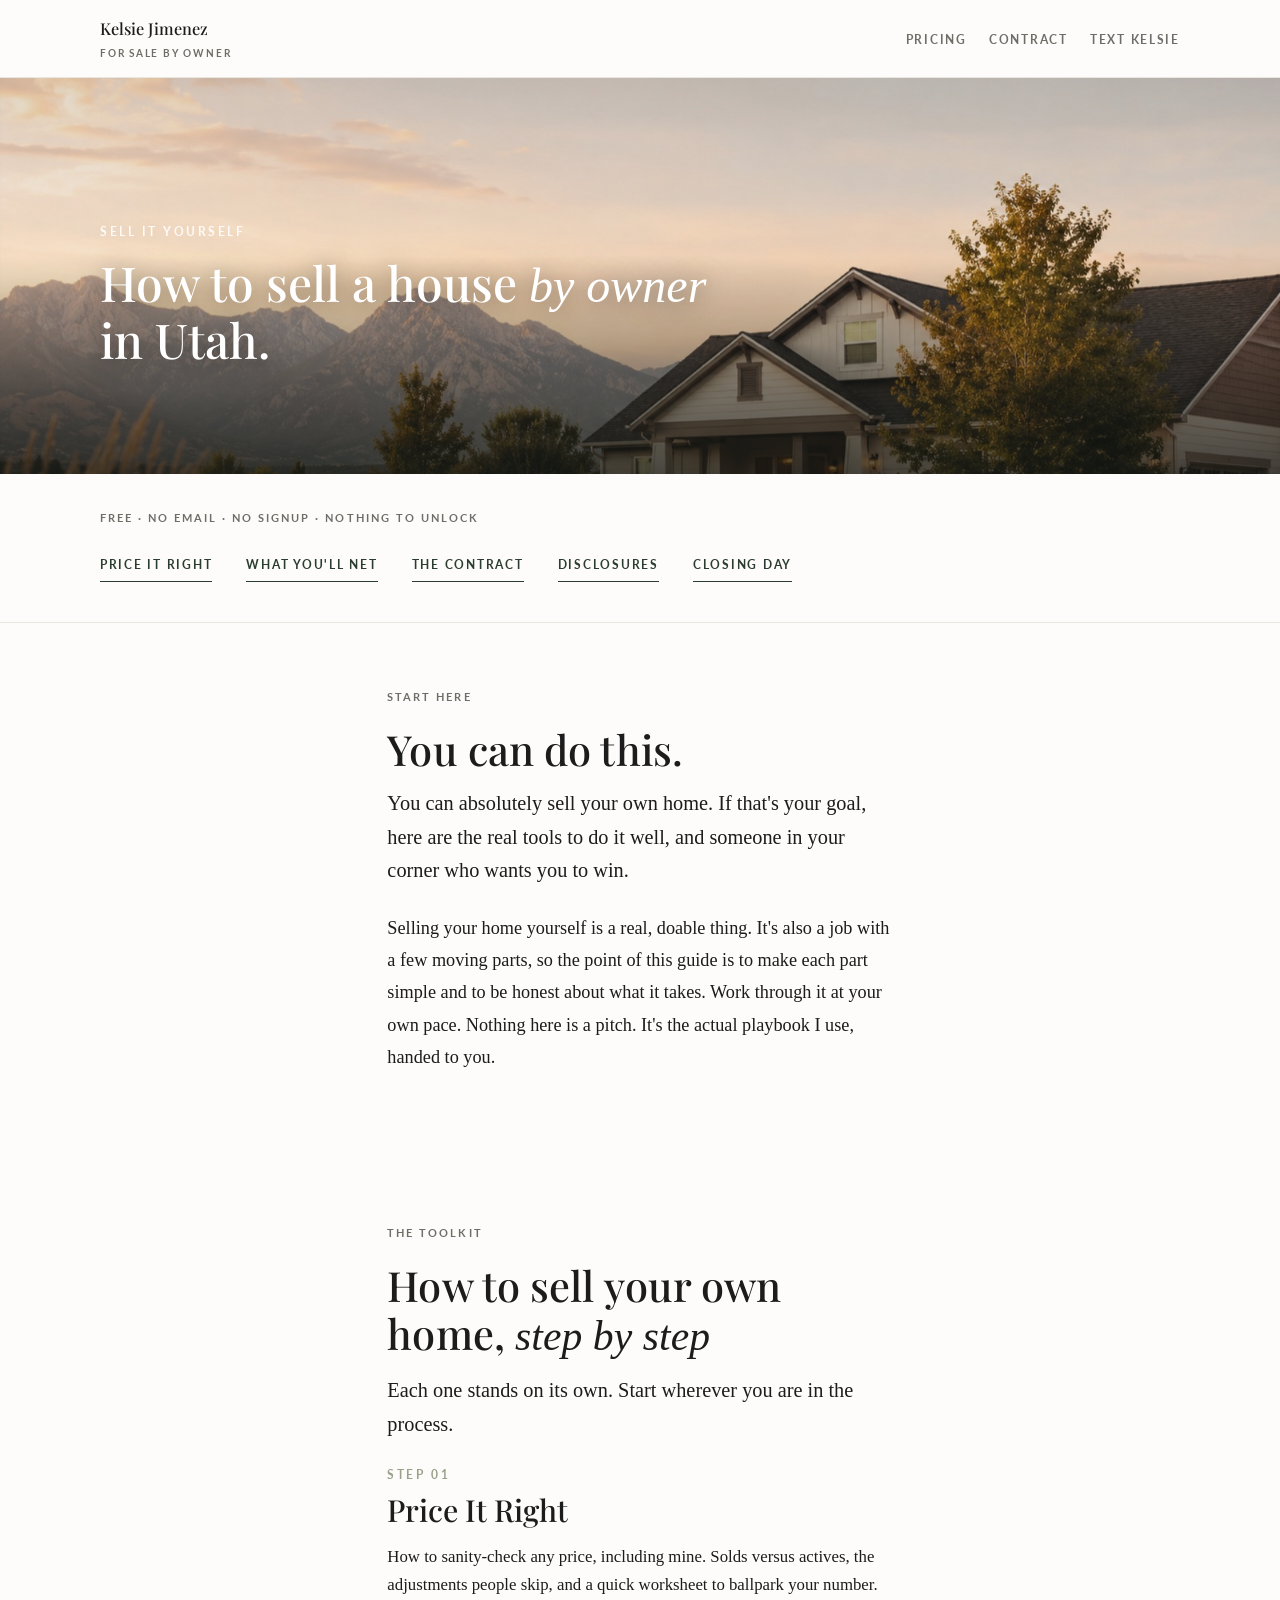
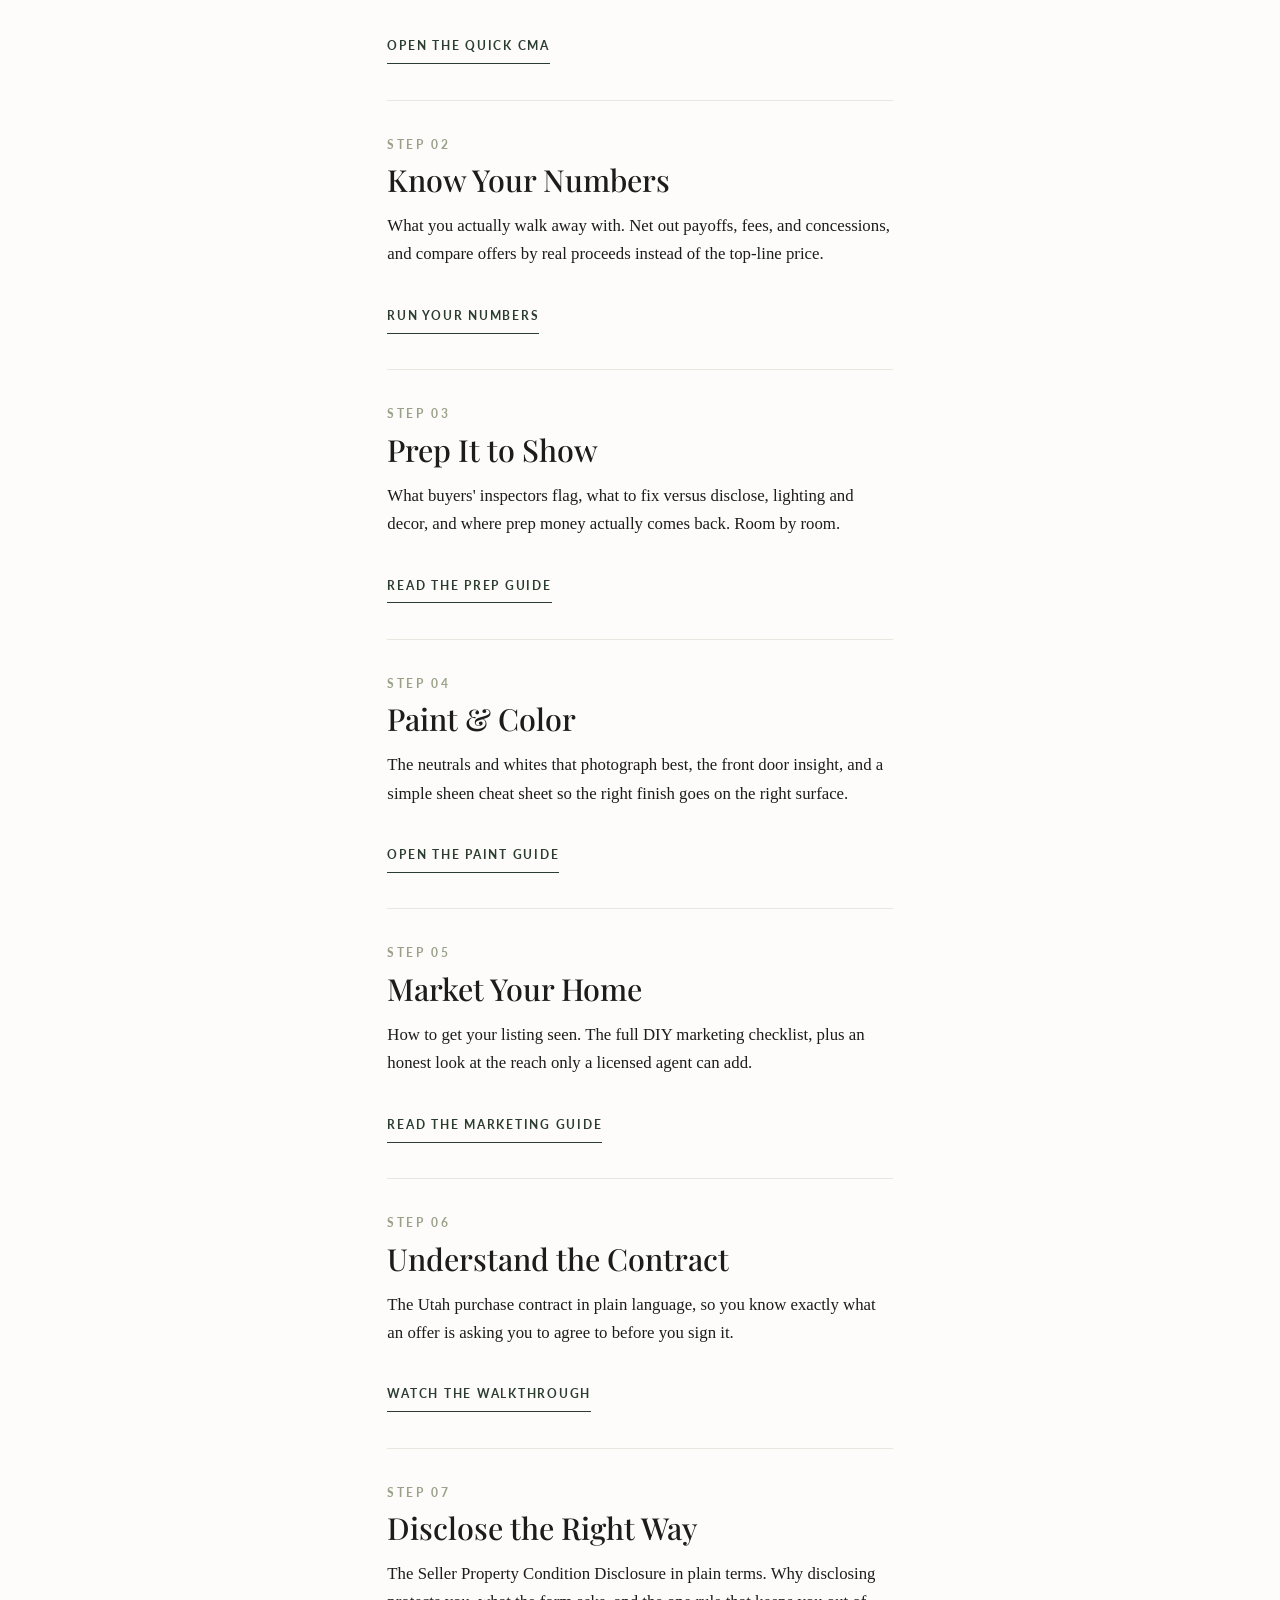
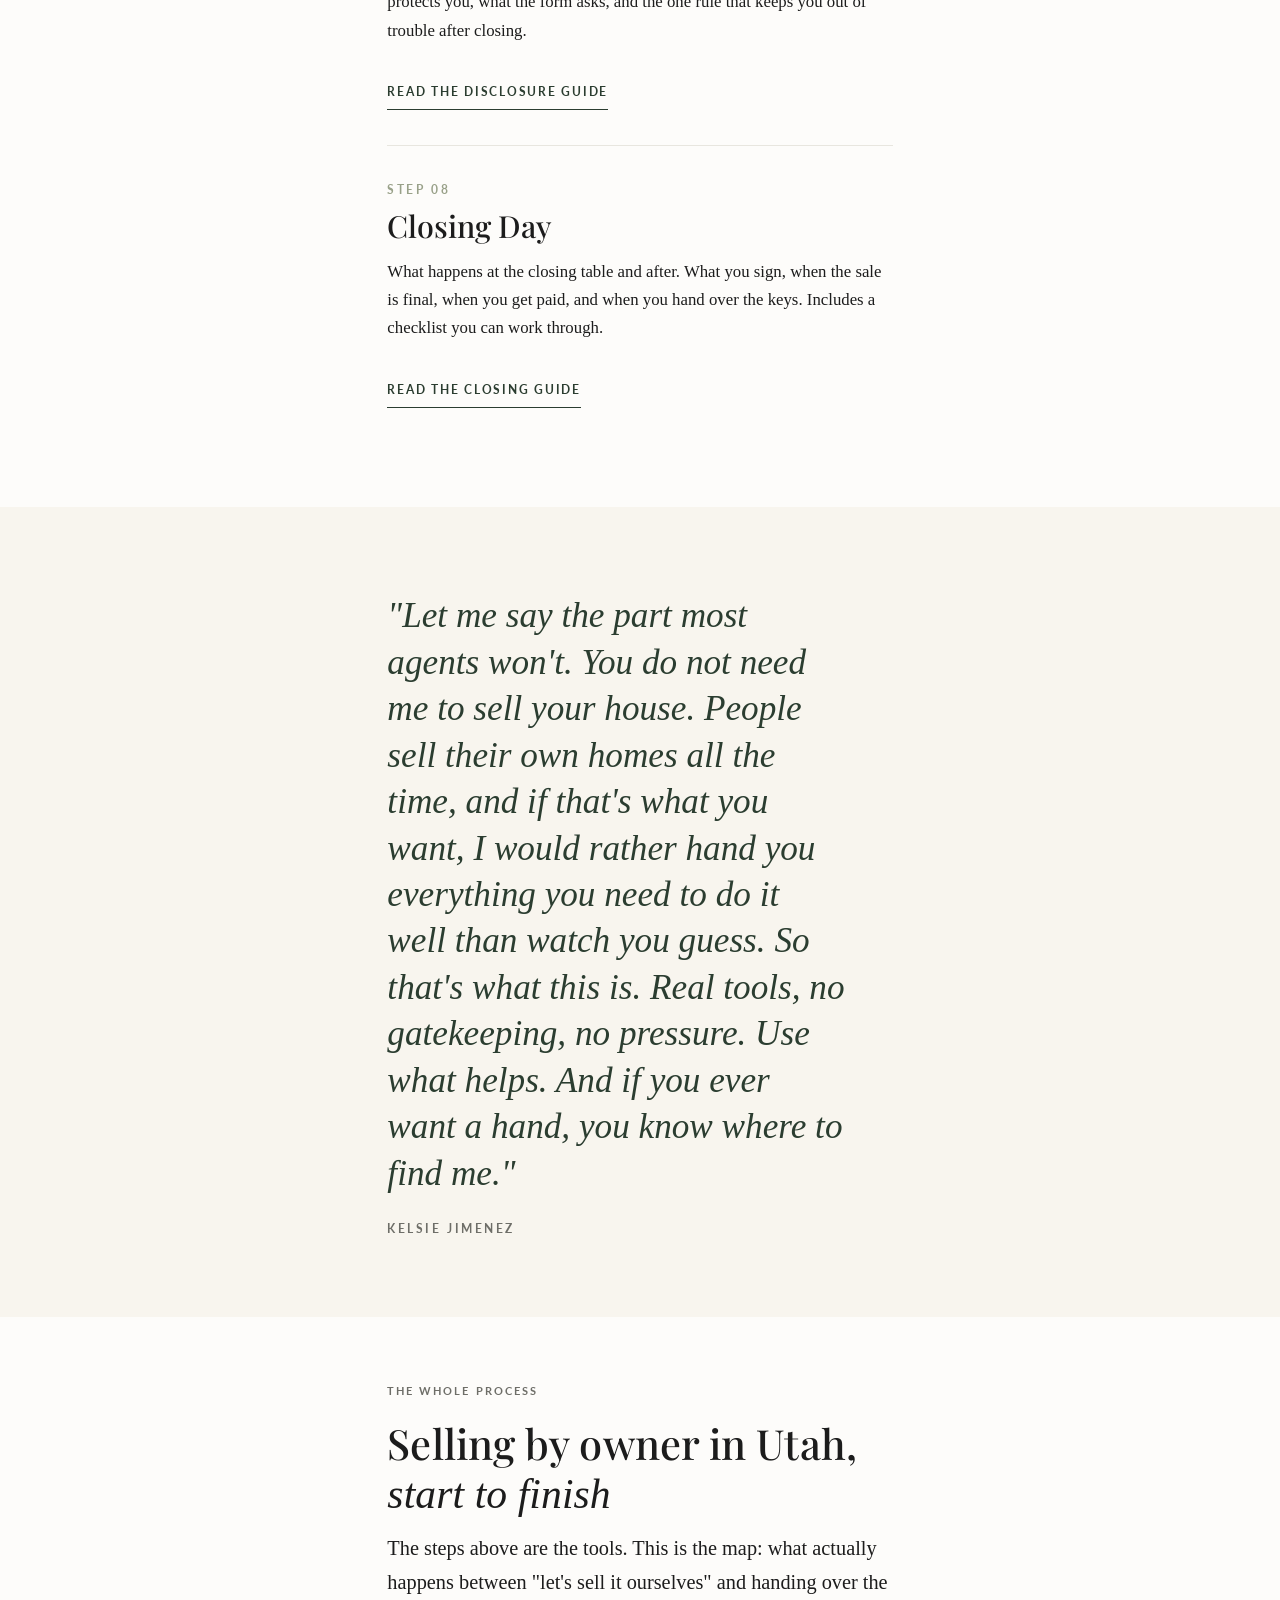
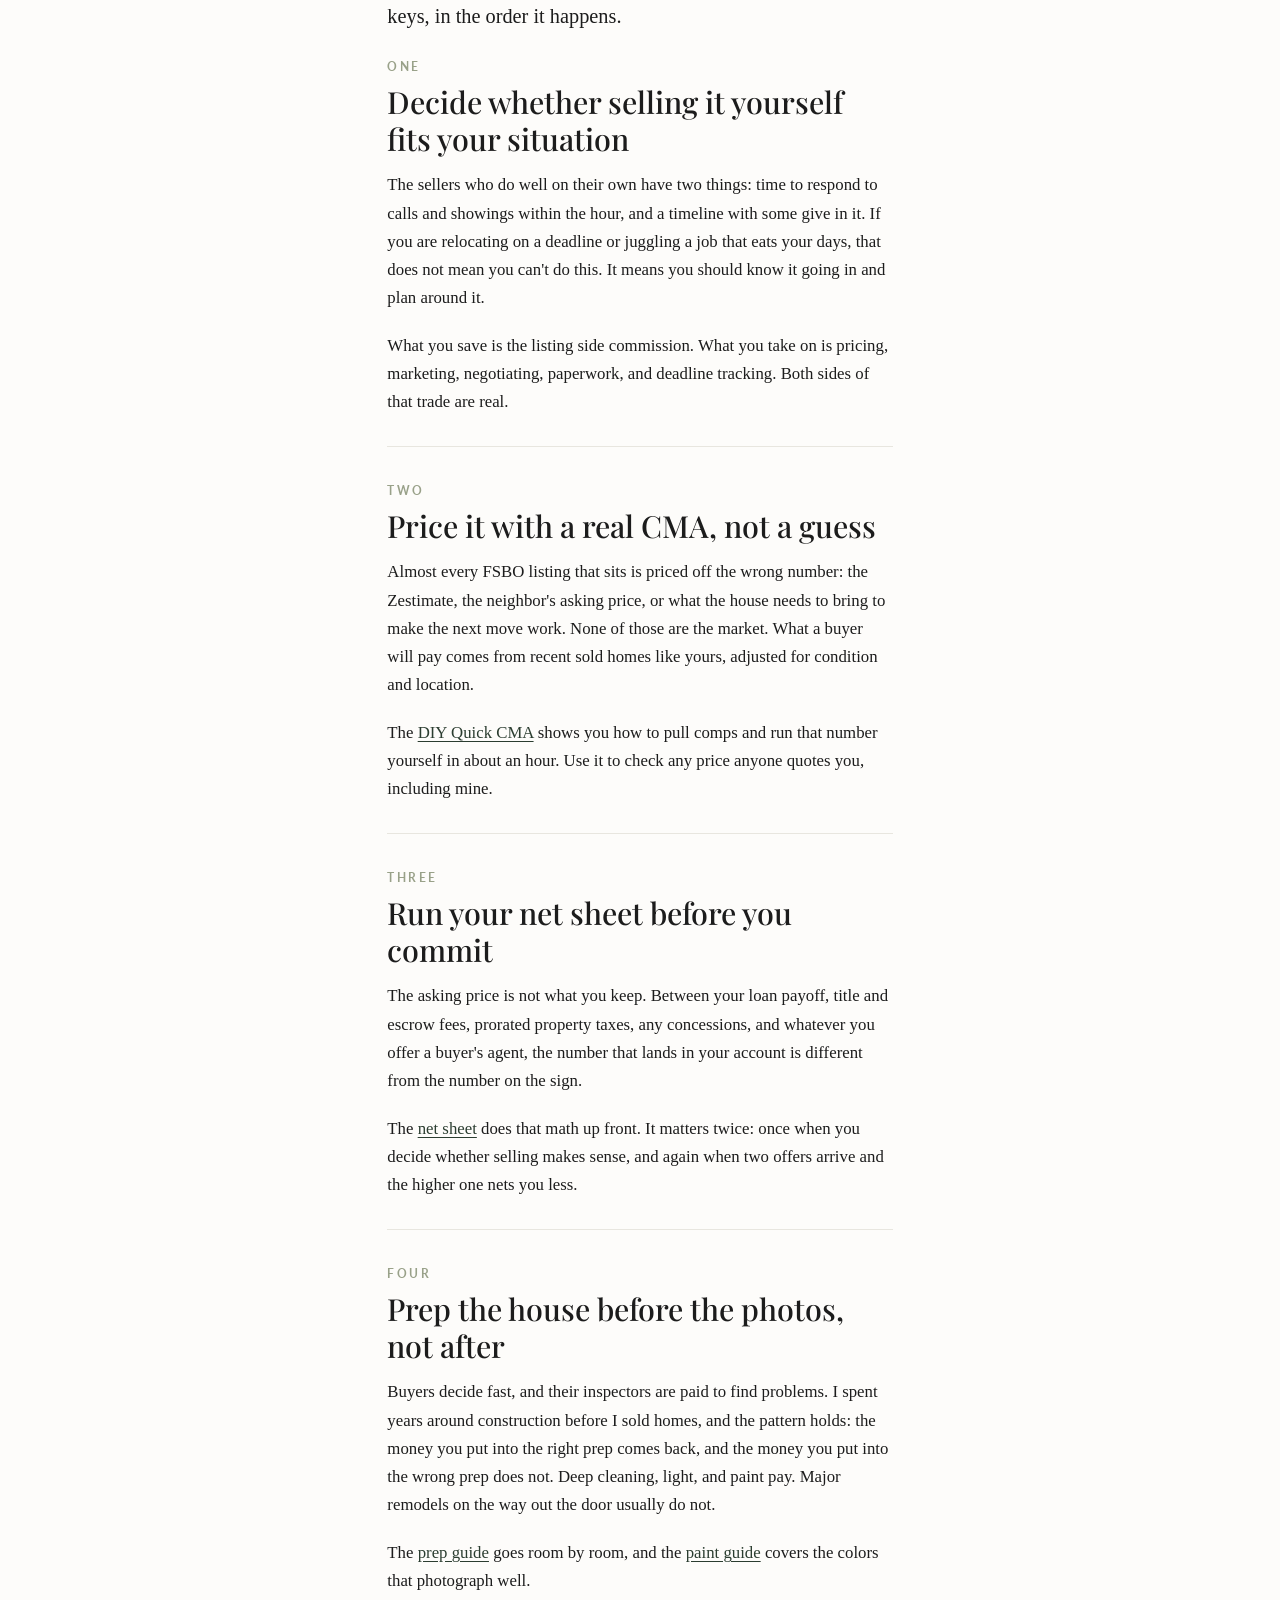
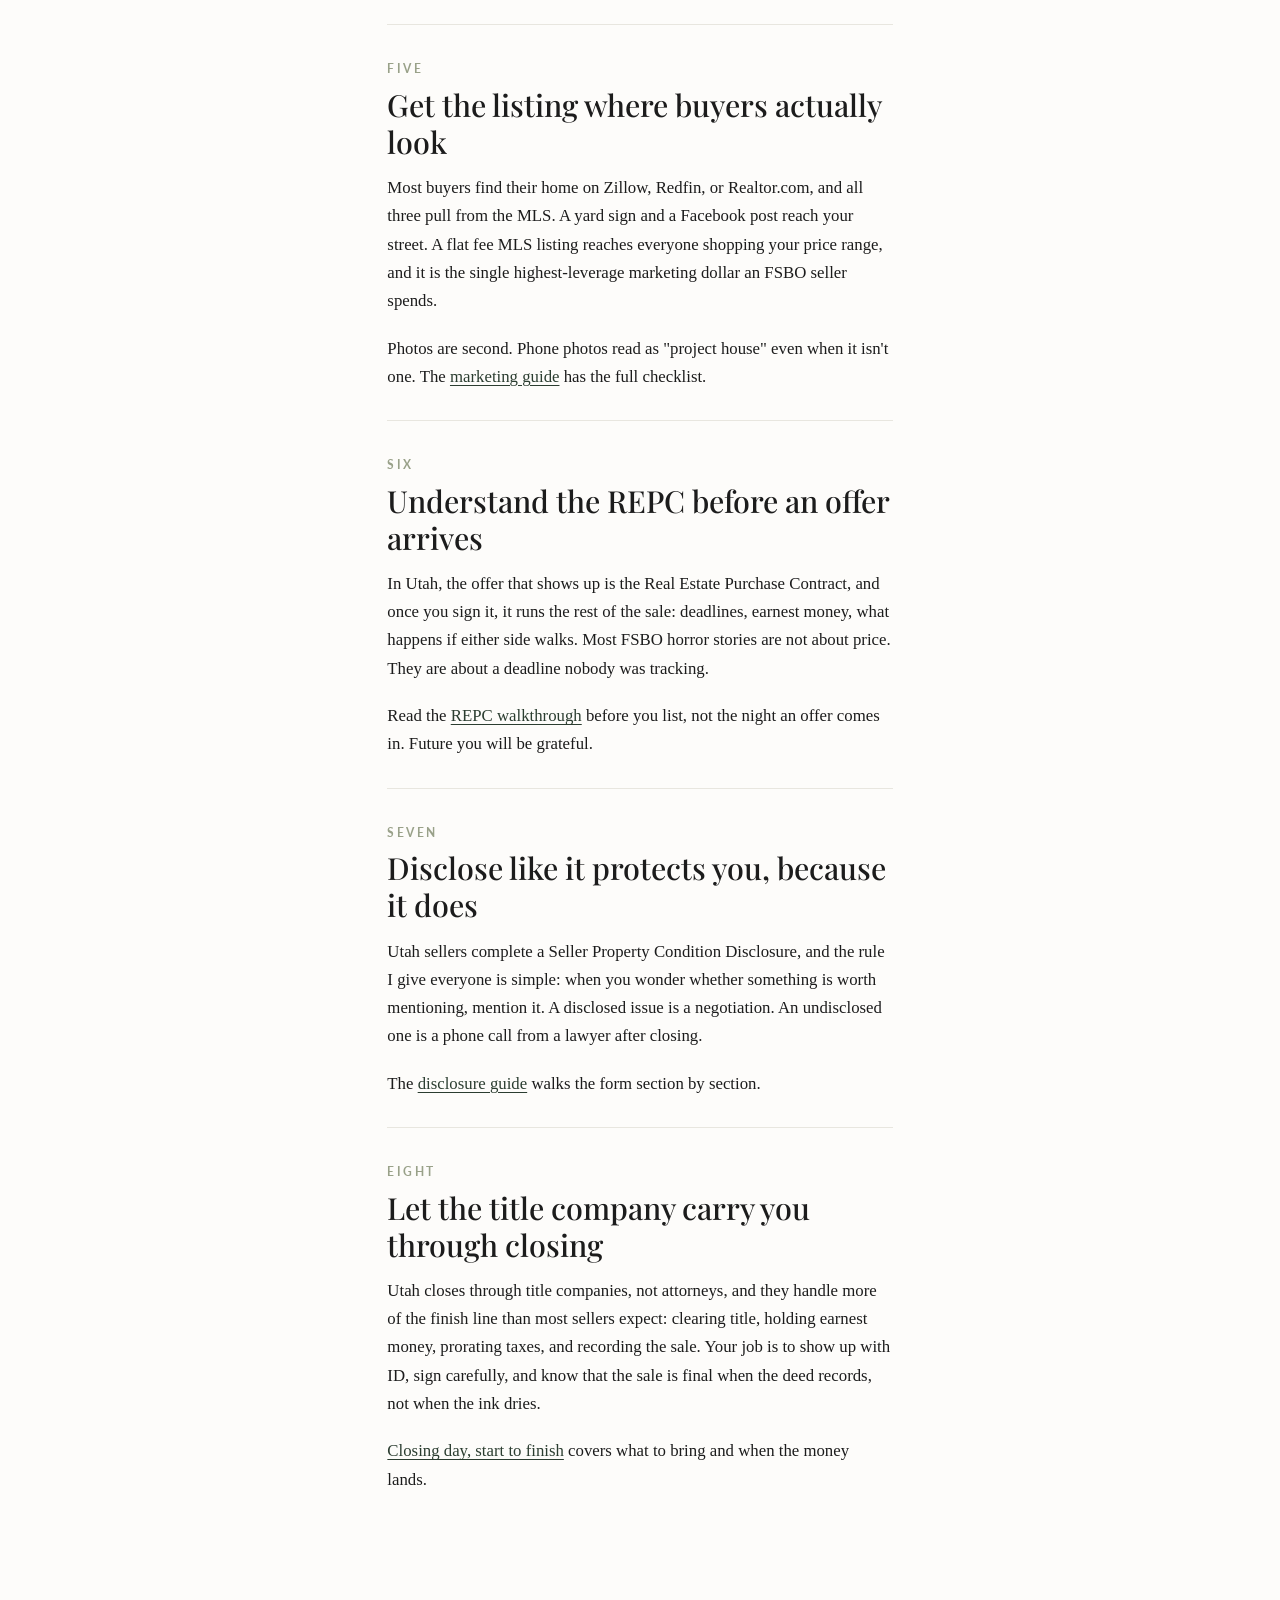
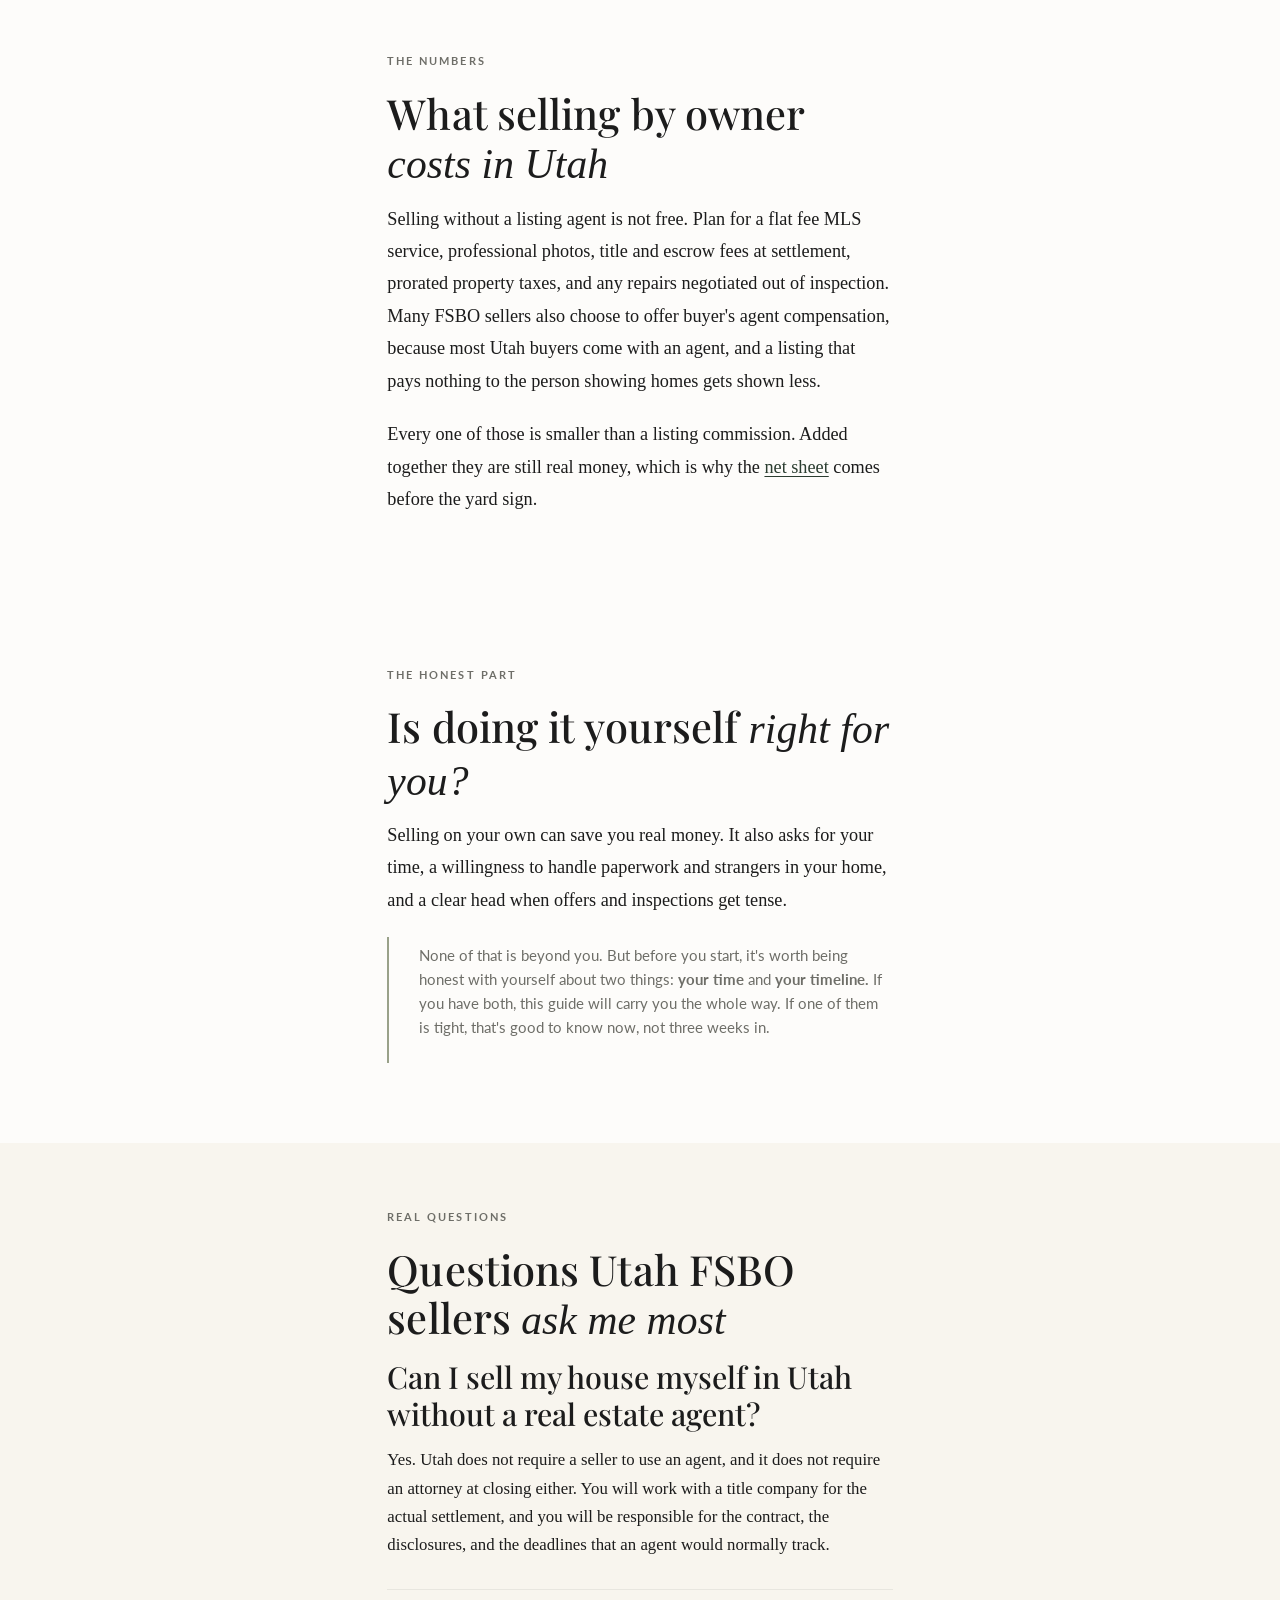
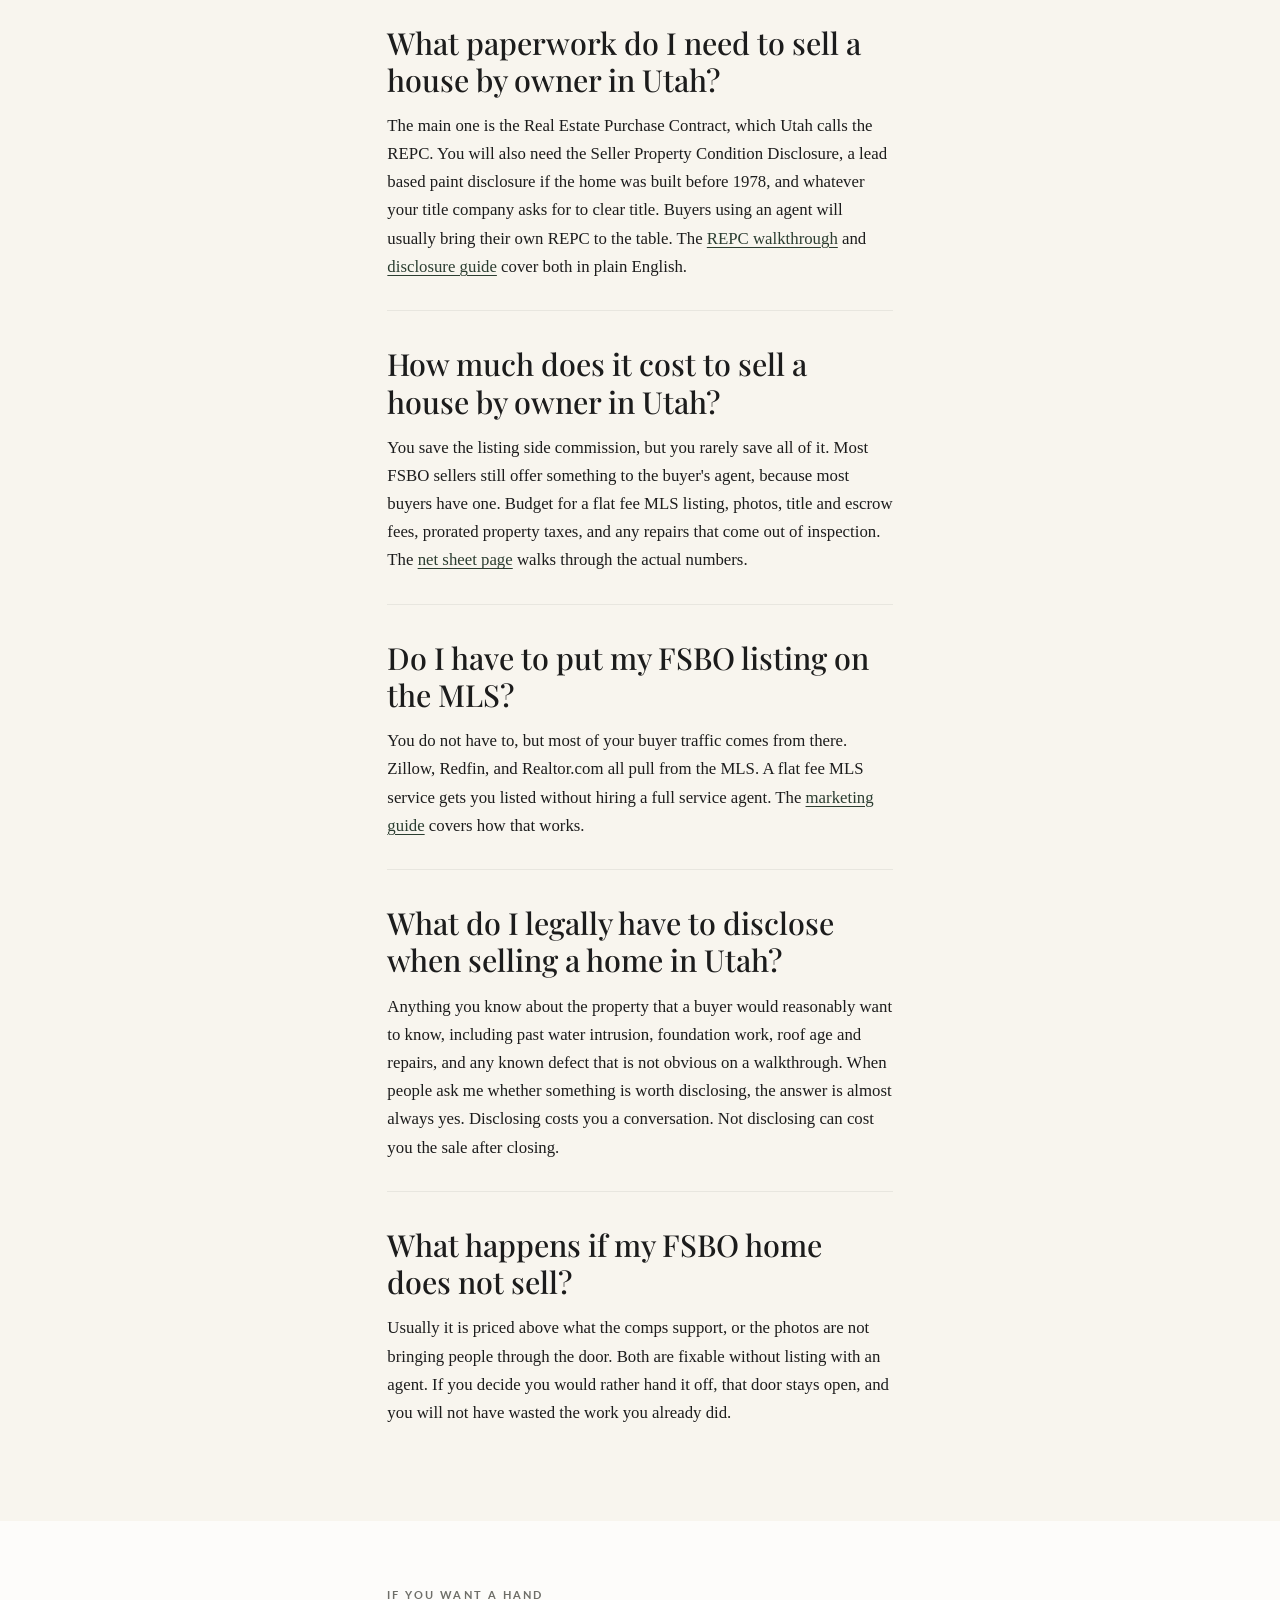
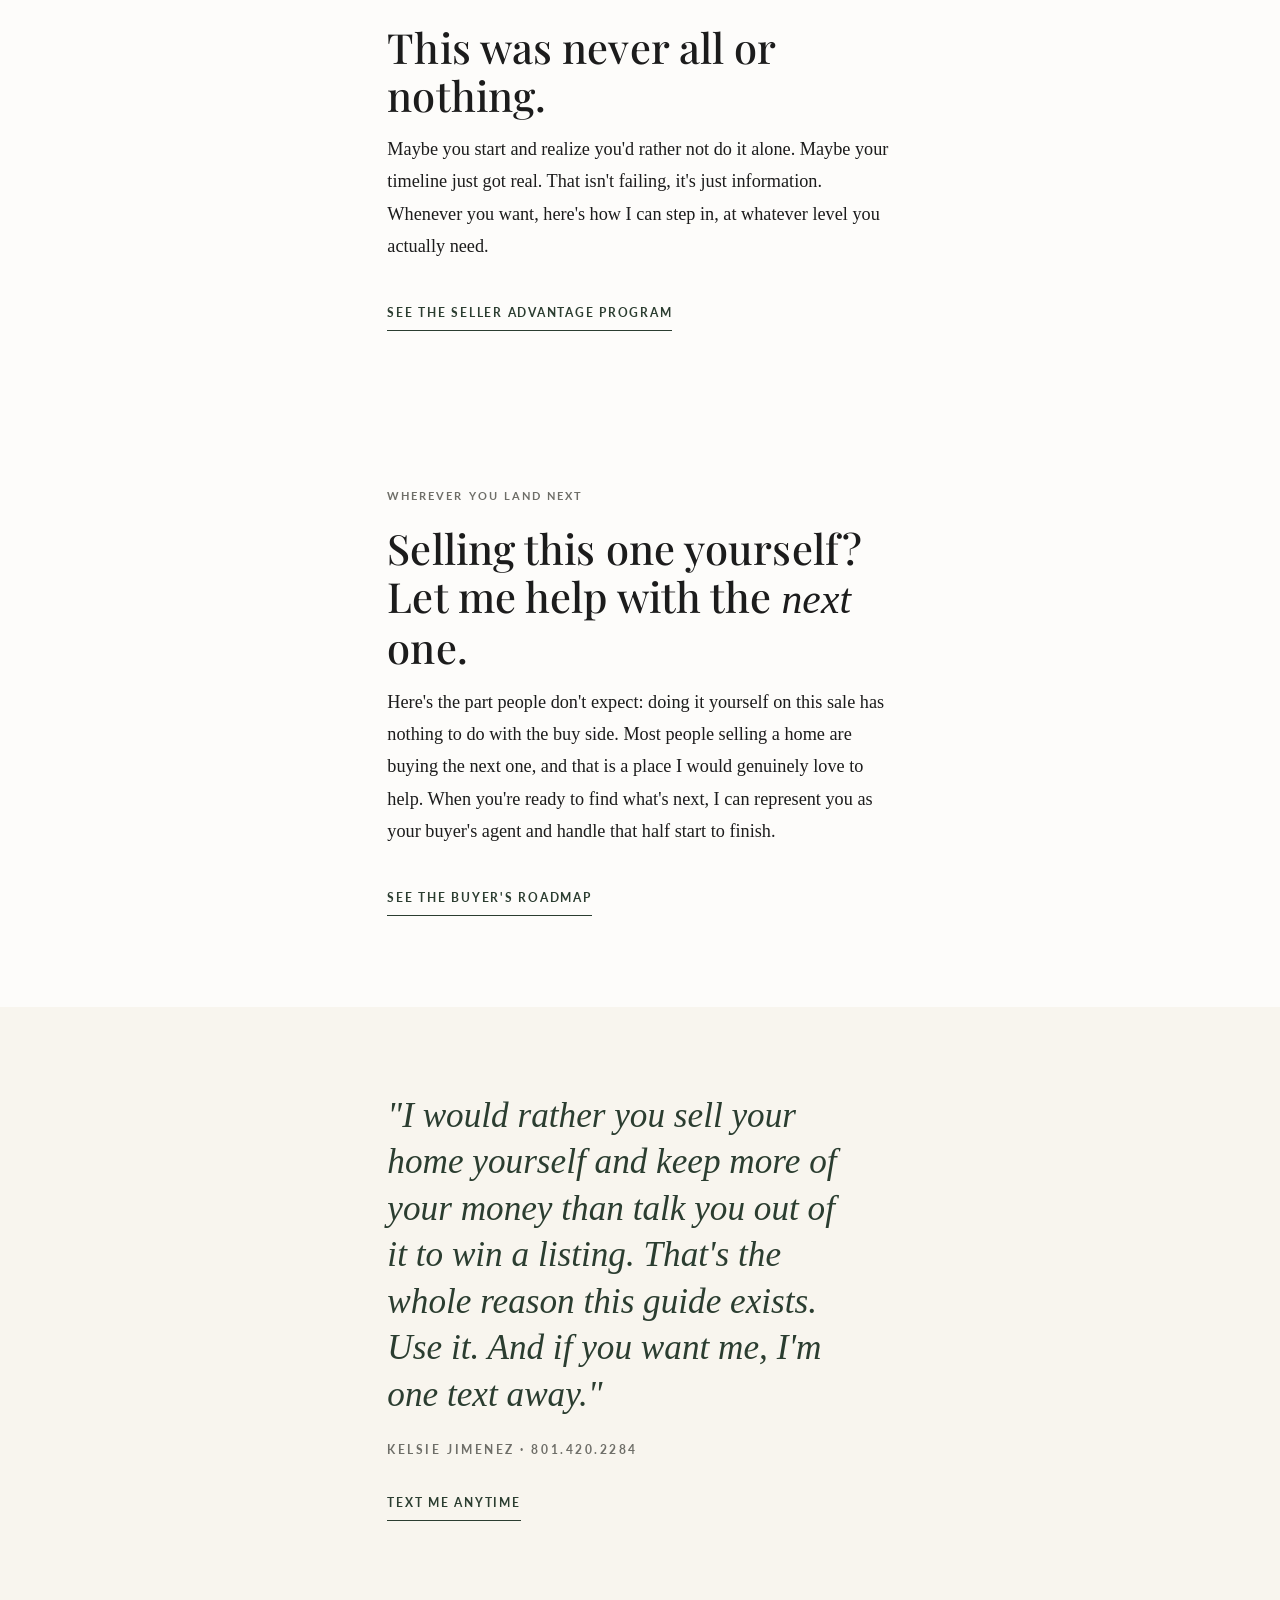
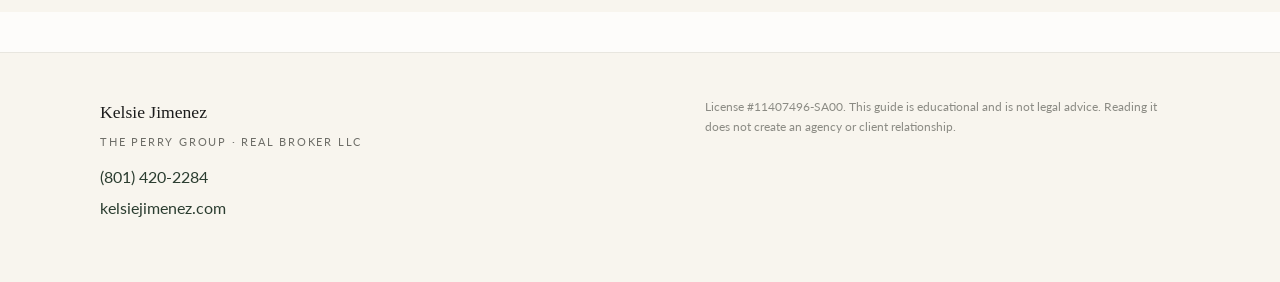
==== commit fa6947fc: "Convert all FSBO guide pages to the shared editorial system (guide.css)" ====
--- a/index.html
+++ b/index.html
@@ -22,70 +22,7 @@
 <link rel="preconnect" href="https://fonts.googleapis.com" />
 <link rel="preconnect" href="https://fonts.gstatic.com" crossorigin />
 <link href="https://fonts.googleapis.com/css2?family=Lato:wght@400;700&family=Playfair+Display:wght@400;500;600&display=swap" rel="stylesheet" />
-<style>
-:root{--bg:#FDFCFA;--bg-warm:#F8F5EE;--sand:#F2E8D5;--ink:#1C1C1C;--ink-soft:#6E6E68;--forest:#2B3D30;--forest-2:#344A39;--sage:#99A189;--line:#E8E6DF;--display:"Playfair Display",Georgia,serif;--body:"Times New Roman",Times,serif;--util:"Lato",system-ui,sans-serif;--maxw:1140px;--readw:62ch;}
-*{box-sizing:border-box;}html{scroll-behavior:smooth;scroll-padding-top:80px;}
-@media (prefers-reduced-motion:reduce){html{scroll-behavior:auto;}}
-body{margin:0;background:var(--bg);color:var(--ink);font-family:var(--body);font-size:1.14rem;line-height:1.78;-webkit-font-smoothing:antialiased;text-rendering:optimizeLegibility;}
-.wrap{max-width:var(--maxw);margin:0 auto;padding:0 30px;}.read{max-width:var(--readw);}
-h1,h2,h3,h4{font-family:var(--display);font-weight:500;line-height:1.16;margin:0;}
-p{margin:0 0 1.15em;}a{color:var(--forest);text-underline-offset:3px;}
-.label{font-family:var(--util);text-transform:uppercase;letter-spacing:.18em;font-size:.7rem;font-weight:700;color:var(--ink-soft);margin:0 0 18px;display:block;}
-section{padding:64px 0;}.band-warm{background:var(--bg-warm);}
-h2{font-size:clamp(1.9rem,3.4vw,2.6rem);margin-bottom:14px;letter-spacing:.1px;}
-.lede{font-size:1.27rem;line-height:1.66;color:var(--ink);}
-h1 em,h2 em,h3 em,h4 em,.pull{font-family:'Times New Roman',Georgia,serif;font-style:italic;}
-
-.topbar{border-bottom:1px solid var(--line);background:var(--bg);position:sticky;top:0;z-index:20;}
-.topbar .wrap{display:flex;align-items:center;justify-content:space-between;padding-top:14px;padding-bottom:14px;}
-.topbar .brand{font-family:var(--display);font-size:1.02rem;font-weight:500;color:var(--ink);text-decoration:none;}
-.topbar .brand-sub{display:block;font-family:var(--util);font-size:.62rem;letter-spacing:.18em;text-transform:uppercase;color:var(--ink-soft);margin-top:2px;font-weight:700;}
-.topbar nav a{margin-left:22px;font-family:var(--util);font-size:.78rem;letter-spacing:.14em;text-transform:uppercase;font-weight:700;color:var(--ink-soft);text-decoration:none;}
-.topbar nav a:hover{color:var(--forest);}
-@media (max-width:640px){.topbar nav a{margin-left:14px;font-size:.7rem;letter-spacing:.1em;}}
-
-.hero-slim{position:relative;min-height:44vh;display:flex;flex-direction:column;justify-content:flex-end;overflow:hidden;background:var(--forest-2);}
-.hero-slim .hero-img{position:absolute;inset:0;width:100%;height:100%;object-fit:cover;object-position:center 42%;display:block;}
-.hero-slim .hero-scrim{position:absolute;inset:0;background:linear-gradient(180deg,rgba(18,22,18,.12) 0%,rgba(18,22,18,.04) 45%,rgba(18,22,18,.38) 72%,rgba(18,22,18,.72) 100%);}
-.hero-slim .hero-inner{position:relative;z-index:2;padding:60px 30px 44px;max-width:var(--maxw);margin:0 auto;color:#fff;width:100%;}
-.hero-slim .hero-eyebrow{font-family:var(--util);font-size:11.5px;letter-spacing:.22em;text-transform:uppercase;opacity:.9;font-weight:700;margin-bottom:14px;display:block;color:#fff;}
-.hero-slim .hero-title{font-family:var(--display);font-weight:500;font-size:clamp(1.9rem,4.4vw,3rem);line-height:1.1;margin:0;color:#fff;text-shadow:0 2px 24px rgba(0,0,0,.5);max-width:22ch;}
-
-.pull{font-family:'Times New Roman',Georgia,serif;font-style:italic;font-weight:400;font-size:clamp(1.55rem,3vw,2.2rem);line-height:1.32;color:var(--forest);max-width:26ch;margin:22px 0;}
-.pull-sig{font-family:var(--util);font-size:.72rem;letter-spacing:.22em;text-transform:uppercase;color:var(--ink-soft);font-weight:700;}
-.panel{border-left:2px solid var(--sage);padding:6px 0 6px 30px;margin-top:16px;}
-.panel .fine{font-family:var(--util);font-size:.92rem;line-height:1.55;color:var(--ink-soft);margin:0;}
-
-.step{padding-top:34px;padding-bottom:10px;border-top:1px solid var(--line);}
-.step .step-num{font-family:var(--util);font-size:.72rem;letter-spacing:.22em;text-transform:uppercase;color:var(--sage);font-weight:700;margin-bottom:6px;}
-.step h3{font-size:clamp(1.5rem,2.8vw,1.9rem);margin-bottom:14px;line-height:1.22;}
-.step p{font-size:1.05rem;line-height:1.68;}
-
-.ed-link{display:inline-block;font-family:var(--util);font-size:.78rem;letter-spacing:.14em;text-transform:uppercase;font-weight:700;color:var(--forest);text-decoration:none;border-bottom:1.5px solid var(--forest);padding:8px 0 6px;margin:10px 0 6px;transition:color .18s ease,border-color .18s ease;}
-.ed-link:hover,.ed-link:focus{color:var(--forest-2);border-color:var(--forest-2);}
-
-/* CONTENTS */
-.contents{border-bottom:1px solid var(--line);padding:34px 0 30px;}
-.contents .promise{font-family:var(--util);font-size:.7rem;letter-spacing:.18em;text-transform:uppercase;color:var(--ink-soft);font-weight:700;margin:0 0 20px;}
-.contents .clist{display:flex;flex-wrap:wrap;gap:0 34px;}
-.contents .clist a{font-family:var(--util);font-size:.78rem;letter-spacing:.14em;text-transform:uppercase;font-weight:700;color:var(--forest);text-decoration:none;border-bottom:1.5px solid var(--forest);padding:6px 0 5px;margin-bottom:10px;}
-.contents .clist a:hover{color:var(--forest-2);border-color:var(--forest-2);}
-@media (max-width:640px){.contents .clist{display:block;}.contents .clist a{display:block;width:auto;}}
-
-.contact{font-family:var(--util);font-size:1rem;line-height:1.9;margin-top:10px;}
-.contact a{color:var(--forest);text-decoration:none;}
-.contact a:hover{text-decoration:underline;}
-
-footer{background:var(--bg-warm);border-top:1px solid var(--line);padding:44px 0 40px;font-family:var(--util);font-size:.94rem;color:var(--ink-soft);margin-top:40px;}
-footer .wrap{display:grid;grid-template-columns:1.2fr 1fr;gap:36px;}
-@media (max-width:720px){footer .wrap{grid-template-columns:1fr;gap:24px;}}
-footer .fname{font-family:var(--body);color:var(--ink);font-size:1.1rem;}
-footer .fname span{font-family:var(--util);display:block;font-size:.7rem;letter-spacing:.16em;text-transform:uppercase;color:var(--ink-soft);margin-top:4px;}
-footer a{color:var(--forest);text-decoration:none;}footer a:hover{text-decoration:underline;}
-.disclaimer{font-size:.78rem;line-height:1.6;color:#8B8B84;}
-a.skip{position:absolute;left:-9999px;}
-a.skip:focus{left:16px;top:16px;position:fixed;background:var(--bg);color:var(--forest);padding:10px 16px;border-radius:4px;z-index:50;border:1px solid var(--line);}
-</style>
+<link rel="stylesheet" href="guide.css">
 
 <script type="application/ld+json">
 {
--- a/guide.css
+++ b/guide.css
@@ -0,0 +1,145 @@
+/* Kelsie Jimenez — editorial guide system
+   Ported from clients.kelsiejimenez.com. Shared by every FSBO guide page.
+   Rules: white/ink editorial, hairline rules instead of boxes,
+   no tinted card fills, color limited to forest links + sage accents. */
+
+:root{
+  --bg:#FDFCFA;--bg-warm:#F8F5EE;--sand:#F2E8D5;
+  --ink:#1C1C1C;--ink-soft:#6E6E68;
+  --forest:#2B3D30;--forest-2:#344A39;--sage:#99A189;--line:#E8E6DF;
+  --display:"Playfair Display",Georgia,serif;
+  --body:"Times New Roman",Times,serif;
+  --util:"Lato",system-ui,sans-serif;
+  --maxw:1140px;--readw:62ch;
+}
+*{box-sizing:border-box;}
+html{scroll-behavior:smooth;scroll-padding-top:80px;}
+@media (prefers-reduced-motion:reduce){html{scroll-behavior:auto;}}
+body{margin:0;background:var(--bg);color:var(--ink);font-family:var(--body);
+  font-size:1.14rem;line-height:1.78;-webkit-font-smoothing:antialiased;text-rendering:optimizeLegibility;}
+.wrap{max-width:var(--maxw);margin:0 auto;padding:0 30px;}
+.read{max-width:var(--readw);}
+h1,h2,h3,h4{font-family:var(--display);font-weight:500;line-height:1.16;margin:0;}
+h2{font-size:clamp(1.9rem,3.4vw,2.6rem);margin-bottom:14px;letter-spacing:.1px;}
+h3{font-size:clamp(1.5rem,2.8vw,1.9rem);margin-bottom:14px;line-height:1.22;}
+h4{font-family:var(--display);font-size:1.16rem;font-weight:500;margin:20px 0 8px;color:var(--forest);}
+p{margin:0 0 1.15em;}
+a{color:var(--forest);text-underline-offset:3px;}
+h1 em,h2 em,h3 em,h4 em,.pull{font-family:'Times New Roman',Georgia,serif;font-style:italic;}
+section{padding:64px 0;}
+.band-warm{background:var(--bg-warm);}
+.label{font-family:var(--util);text-transform:uppercase;letter-spacing:.18em;font-size:.7rem;
+  font-weight:700;color:var(--ink-soft);margin:0 0 18px;display:block;}
+.lede{font-size:1.27rem;line-height:1.66;color:var(--ink);}
+
+/* TOPBAR */
+.topbar{border-bottom:1px solid var(--line);background:var(--bg);position:sticky;top:0;z-index:20;}
+.topbar .wrap{display:flex;align-items:center;justify-content:space-between;padding-top:14px;padding-bottom:14px;}
+.topbar .brand{font-family:var(--display);font-size:1.02rem;font-weight:500;color:var(--ink);text-decoration:none;}
+.topbar .brand-sub{display:block;font-family:var(--util);font-size:.62rem;letter-spacing:.18em;
+  text-transform:uppercase;color:var(--ink-soft);margin-top:2px;font-weight:700;}
+.topbar nav a{margin-left:22px;font-family:var(--util);font-size:.78rem;letter-spacing:.14em;
+  text-transform:uppercase;font-weight:700;color:var(--ink-soft);text-decoration:none;}
+.topbar nav a:hover,.topbar nav a.on{color:var(--forest);}
+@media (max-width:640px){.topbar nav a{margin-left:14px;font-size:.7rem;letter-spacing:.1em;}}
+
+/* HERO */
+.hero-slim{position:relative;min-height:44vh;display:flex;flex-direction:column;
+  justify-content:flex-end;overflow:hidden;background:var(--forest-2);}
+.hero-slim .hero-img{position:absolute;inset:0;width:100%;height:100%;object-fit:cover;object-position:center 42%;display:block;}
+.hero-slim .hero-scrim{position:absolute;inset:0;background:linear-gradient(180deg,
+  rgba(18,22,18,.12) 0%,rgba(18,22,18,.04) 45%,rgba(18,22,18,.38) 72%,rgba(18,22,18,.72) 100%);}
+.hero-slim .hero-inner{position:relative;z-index:2;padding:60px 30px 44px;max-width:var(--maxw);margin:0 auto;color:#fff;width:100%;}
+.hero-slim .hero-eyebrow{font-family:var(--util);font-size:11.5px;letter-spacing:.22em;text-transform:uppercase;
+  opacity:.9;font-weight:700;margin-bottom:14px;display:block;color:#fff;}
+.hero-slim .hero-title{font-family:var(--display);font-weight:500;font-size:clamp(1.9rem,4.4vw,3rem);
+  line-height:1.1;margin:0;color:#fff;text-shadow:0 2px 24px rgba(0,0,0,.5);max-width:22ch;}
+
+/* NO-IMAGE HERO */
+.hero-plain{border-bottom:1px solid var(--line);padding:56px 0 44px;}
+.hero-plain .hero-eyebrow{font-family:var(--util);font-size:.7rem;letter-spacing:.22em;text-transform:uppercase;
+  color:var(--sage);font-weight:700;margin-bottom:14px;display:block;}
+.hero-plain h1{font-size:clamp(2rem,4.4vw,3rem);line-height:1.1;max-width:22ch;}
+
+/* STEPS */
+.step{padding-top:34px;padding-bottom:10px;border-top:1px solid var(--line);}
+.step:first-of-type{border-top:none;padding-top:0;}
+.step .step-num{font-family:var(--util);font-size:.72rem;letter-spacing:.22em;text-transform:uppercase;
+  color:var(--sage);font-weight:700;margin-bottom:6px;}
+.step p{font-size:1.05rem;line-height:1.68;}
+.step ul,.step ol{margin:0 0 1em;padding-left:24px;}
+.step li{margin-bottom:6px;font-size:1.02rem;line-height:1.55;}
+
+/* ASIDES — sage rule, never a filled box */
+.panel,.callout{border-left:2px solid var(--sage);padding:6px 0 6px 30px;margin:16px 0;}
+.panel .fine,.callout{font-family:var(--util);font-size:.94rem;line-height:1.6;color:var(--ink-soft);}
+.warning{border-left:2px solid #c76666;padding:10px 16px 10px 22px;margin:14px 0;
+  font-family:var(--util);font-size:.9rem;color:#7a2020;line-height:1.6;background:#fef7f5;}
+.warning strong{color:#7a2020;}
+
+/* PULL QUOTE */
+.pull{font-family:'Times New Roman',Georgia,serif;font-style:italic;font-weight:400;
+  font-size:clamp(1.55rem,3vw,2.2rem);line-height:1.32;color:var(--forest);max-width:26ch;margin:22px 0;}
+.pull-sig{font-family:var(--util);font-size:.72rem;letter-spacing:.22em;text-transform:uppercase;
+  color:var(--ink-soft);font-weight:700;}
+
+/* LINKS + CONTENTS */
+.ed-link{display:inline-block;font-family:var(--util);font-size:.78rem;letter-spacing:.14em;
+  text-transform:uppercase;font-weight:700;color:var(--forest);text-decoration:none;
+  border-bottom:1.5px solid var(--forest);padding:8px 0 6px;margin:10px 0 6px;
+  transition:color .18s ease,border-color .18s ease;}
+.ed-link:hover,.ed-link:focus{color:var(--forest-2);border-color:var(--forest-2);}
+.contents{border-bottom:1px solid var(--line);padding:34px 0 30px;}
+.contents .promise{font-family:var(--util);font-size:.7rem;letter-spacing:.18em;text-transform:uppercase;
+  color:var(--ink-soft);font-weight:700;margin:0 0 20px;}
+.contents .clist{display:flex;flex-wrap:wrap;gap:0 34px;}
+.contents .clist a{font-family:var(--util);font-size:.78rem;letter-spacing:.14em;text-transform:uppercase;
+  font-weight:700;color:var(--forest);text-decoration:none;border-bottom:1.5px solid var(--forest);
+  padding:6px 0 5px;margin-bottom:10px;}
+.contents .clist a:hover{color:var(--forest-2);border-color:var(--forest-2);}
+@media (max-width:640px){.contents .clist{display:block;}.contents .clist a{display:block;width:auto;}}
+
+/* TABLES */
+table{width:100%;border-collapse:collapse;margin:22px 0;font-family:var(--util);font-size:.96rem;}
+th{text-align:left;font-size:.7rem;letter-spacing:.18em;text-transform:uppercase;font-weight:700;
+  color:var(--ink-soft);border-bottom:1px solid var(--line);padding:10px 12px 10px 0;}
+td{border-bottom:1px solid var(--line);padding:12px 12px 12px 0;line-height:1.55;vertical-align:top;}
+
+/* FORM CONTROLS (calculators, worksheets) */
+.field{margin-bottom:20px;}
+.field label{display:block;font-family:var(--util);font-size:.74rem;font-weight:700;letter-spacing:.1em;
+  text-transform:uppercase;color:var(--ink-soft);margin-bottom:7px;}
+.field .hint{font-family:var(--util);font-size:.86rem;color:var(--ink-soft);margin:0 0 8px;
+  font-weight:400;line-height:1.45;text-transform:none;letter-spacing:0;}
+input,textarea,select{font-family:var(--body);font-size:1.05rem;color:var(--ink);background:#fff;
+  border:1px solid var(--line);border-radius:6px;padding:11px 13px;}
+input:focus,textarea:focus,select:focus{outline:2px solid var(--sage);outline-offset:1px;border-color:var(--forest);}
+.btn{appearance:none;cursor:pointer;background:var(--forest);color:var(--bg);font-family:var(--util);
+  font-size:1rem;font-weight:700;letter-spacing:.02em;border:none;border-radius:6px;padding:15px 18px;
+  margin-top:8px;transition:background .18s ease;}
+.btn:hover,.btn:focus{background:var(--forest-2);outline:2px solid var(--sage);outline-offset:2px;}
+
+/* GUIDE NAV (cross-links between guides) */
+.guide-nav{border-top:1px solid var(--line);padding:40px 0 10px;font-family:var(--util);}
+.guide-nav .label{margin-bottom:14px;}
+.guide-nav a{display:inline-block;font-size:.78rem;letter-spacing:.14em;text-transform:uppercase;
+  font-weight:700;color:var(--forest);text-decoration:none;border-bottom:1.5px solid var(--forest);
+  padding:6px 0 5px;margin:0 30px 12px 0;}
+
+/* FOOTER */
+footer{background:var(--bg-warm);border-top:1px solid var(--line);padding:44px 0 40px;
+  font-family:var(--util);font-size:.94rem;color:var(--ink-soft);margin-top:40px;}
+footer .wrap{display:grid;grid-template-columns:1.2fr 1fr;gap:36px;}
+@media (max-width:720px){footer .wrap{grid-template-columns:1fr;gap:24px;}}
+footer .fname{font-family:var(--body);color:var(--ink);font-size:1.1rem;}
+footer .fname span{font-family:var(--util);display:block;font-size:.7rem;letter-spacing:.16em;
+  text-transform:uppercase;color:var(--ink-soft);margin-top:4px;}
+footer a{color:var(--forest);text-decoration:none;}
+footer a:hover{text-decoration:underline;}
+.contact{font-family:var(--util);font-size:1rem;line-height:1.9;margin-top:10px;}
+.contact a{color:var(--forest);text-decoration:none;}
+.disclaimer{font-size:.78rem;line-height:1.6;color:#8B8B84;}
+
+a.skip{position:absolute;left:-9999px;}
+a.skip:focus{left:16px;top:16px;position:fixed;background:var(--bg);color:var(--forest);
+  padding:10px 16px;border-radius:4px;z-index:50;border:1px solid var(--line);}
